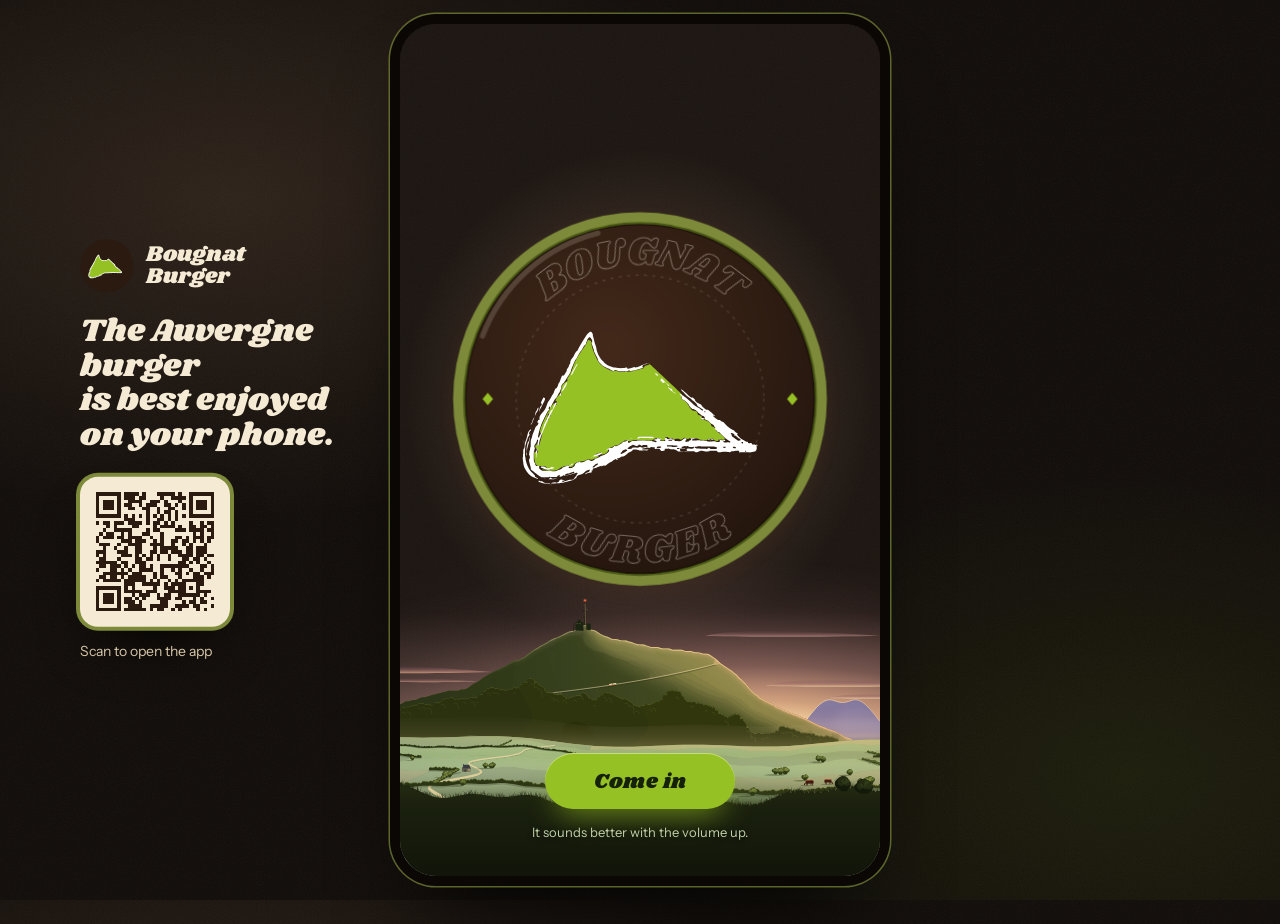
==== index.html @ 0a87086a "Ouverture sans fumée, réservation sur une ligne, retour en arrière, icône claire - Ouverture : plus " ====
<!doctype html>
<html lang="fr">
<head>
  <meta charset="utf-8">
  <meta name="viewport" content="width=device-width, initial-scale=1, maximum-scale=1, user-scalable=no, viewport-fit=cover">
  <title>Bougnat Burger · Le burger d'Auvergne à Clermont-Ferrand depuis 2012</title>
  <meta name="description" content="Bougnat Burger, 10 bd Léon-Malfreyt à Clermont-Ferrand : burgers au Saint-Nectaire, Cantal et Bleu d'Auvergne AOP, steak façon bouchère VBF, frites maison. Du mercredi au samedi, midi et soir. Réservation, à emporter, livraison.">
  <!-- MAQUETTE : adresse GitHub Pages ; le vrai domaine se met partout d'un coup :
       node tools/set-domain.mjs https://www.bougnatburger.fr -->
  <link rel="canonical" href="https://maliciousmusic.github.io/bougnat-burger/">
  <link rel="alternate" hreflang="fr" href="https://maliciousmusic.github.io/bougnat-burger/">
  <link rel="alternate" hreflang="en" href="https://maliciousmusic.github.io/bougnat-burger/?lang=en">
  <link rel="alternate" hreflang="es" href="https://maliciousmusic.github.io/bougnat-burger/?lang=es">
  <link rel="alternate" hreflang="zh-Hans" href="https://maliciousmusic.github.io/bougnat-burger/?lang=zh">
  <link rel="alternate" hreflang="x-default" href="https://maliciousmusic.github.io/bougnat-burger/">
  <meta name="theme-color" content="#1A130F">
  <meta name="color-scheme" content="light">
  <!-- MAQUETTE en ligne : pas d'indexation tant que les commandes et les paiements sont fictifs.
       À la mise en ligne : content="index, follow, max-image-preview:large" -->
  <meta name="robots" content="noindex, nofollow">

  <meta property="og:type" content="restaurant">
  <meta property="og:locale" content="fr_FR">
  <meta property="og:locale:alternate" content="en_GB">
  <meta property="og:site_name" content="Bougnat Burger">
  <meta property="og:title" content="Bougnat Burger · le burger d'Auvergne à Clermont-Ferrand">
  <meta property="og:description" content="Saint-Nectaire, Cantal, Bleu d'Auvergne, steak façon bouchère et frites maison. Réservez, commandez à emporter ou en livraison.">
  <meta property="og:url" content="https://maliciousmusic.github.io/bougnat-burger/">
  <meta property="og:image" content="https://maliciousmusic.github.io/bougnat-burger/assets/img/og-bougnat.png">
  <meta property="og:image:width" content="1200">
  <meta property="og:image:height" content="630">
  <meta name="twitter:card" content="summary_large_image">

  <meta name="geo.region" content="FR-63">
  <meta name="geo.placename" content="Clermont-Ferrand">
  <meta name="geo.position" content="45.7739412;3.0856348">
  <meta name="ICBM" content="45.7739412, 3.0856348">

  <link rel="icon" href="assets/icons/favicon.svg" type="image/svg+xml">
  <link rel="apple-touch-icon" href="assets/icons/apple-touch-icon.png">
  <meta name="apple-mobile-web-app-title" content="Bougnat">
  <meta name="apple-mobile-web-app-capable" content="yes">
  <meta name="mobile-web-app-capable" content="yes">
  <meta name="apple-mobile-web-app-status-bar-style" content="black-translucent">
  <link rel="manifest" href="manifest.webmanifest">
  <link rel="alternate" type="text/markdown" href="llms.txt" title="Bougnat Burger · résumé pour assistants IA">

  <!-- Polices hébergées sur le site (tools/fetch-fonts.py) : aucun appel à Google -->
  <link rel="stylesheet" href="css/fonts.css?v=20261002130853">
  <link rel="stylesheet" href="css/bougnat.css?v=20261002130853">
  <link rel="stylesheet" href="css/puys.css?v=20261002130853">

  <!-- Données structurées (Google et assistants IA) : le restaurant ; la carte est ajoutée par tools/build-menu.mjs -->
  <script type="application/ld+json">
  {
    "@context": "https://schema.org",
    "@type": "Restaurant",
    "@id": "https://maliciousmusic.github.io/bougnat-burger/#restaurant",
    "name": "Bougnat Burger",
    "description": "Restaurant de burgers au terroir auvergnat : Saint-Nectaire, Cantal et Bleu d'Auvergne AOP, steak haché façon bouchère VBF, pain artisanal, frites et desserts maison.",
    "url": "https://maliciousmusic.github.io/bougnat-burger/",
    "telephone": "+33 7 60 12 00 63",
    "email": "bougnatburger@hotmail.fr",
    "foundingDate": "2012-02-02",
    "servesCuisine": ["Burgers", "Cuisine auvergnate"],
    "priceRange": "20–30 €",
    "acceptsReservations": true,
    "image": "https://maliciousmusic.github.io/bougnat-burger/assets/img/og-bougnat.png",
    "logo": "https://maliciousmusic.github.io/bougnat-burger/assets/logo/badge.svg",
    "address": {
      "@type": "PostalAddress",
      "streetAddress": "10 boulevard Léon-Malfreyt",
      "postalCode": "63000",
      "addressLocality": "Clermont-Ferrand",
      "addressRegion": "Auvergne-Rhône-Alpes",
      "addressCountry": "FR"
    },
    "geo": { "@type": "GeoCoordinates", "latitude": 45.7739412, "longitude": 3.0856348 },
    "hasMap": "https://www.google.com/maps/place/?q=place_id:ChIJ-SIFuukb90cRnD9t-Ioq67Y",
    "openingHoursSpecification": [
      { "@type": "OpeningHoursSpecification", "dayOfWeek": ["Wednesday", "Thursday"], "opens": "11:30", "closes": "14:00" },
      { "@type": "OpeningHoursSpecification", "dayOfWeek": ["Wednesday", "Thursday"], "opens": "18:30", "closes": "22:00" },
      { "@type": "OpeningHoursSpecification", "dayOfWeek": ["Friday", "Saturday"], "opens": "11:30", "closes": "14:00" },
      { "@type": "OpeningHoursSpecification", "dayOfWeek": ["Friday", "Saturday"], "opens": "18:30", "closes": "22:15" }
    ],
    "sameAs": ["https://www.instagram.com/bougnatburger/", "https://www.facebook.com/BougnatBurger"],
    "hasMenu": { "@id": "https://maliciousmusic.github.io/bougnat-burger/#carte" },
    "currenciesAccepted": "EUR",
    "potentialAction": [
      { "@type": "ReserveAction", "name": "Réserver une table", "target": { "@type": "EntryPoint", "urlTemplate": "https://maliciousmusic.github.io/bougnat-burger/#reserver", "inLanguage": ["fr", "en", "es", "zh-Hans"], "actionPlatform": ["https://schema.org/MobileWebPlatform", "https://schema.org/DesktopWebPlatform"] }, "result": { "@type": "FoodEstablishmentReservation" } },
      { "@type": "OrderAction", "name": "Commander à emporter", "target": { "@type": "EntryPoint", "urlTemplate": "https://maliciousmusic.github.io/bougnat-burger/#commander", "inLanguage": ["fr", "en", "es", "zh-Hans"], "actionPlatform": ["https://schema.org/MobileWebPlatform", "https://schema.org/DesktopWebPlatform"] }, "deliveryMethod": "http://purl.org/goodrelations/v1#DeliveryModePickUp" }
    ]
  }
  </script>
  <script type="application/ld+json">
  { "@context": "https://schema.org", "@type": "WebSite", "@id": "https://maliciousmusic.github.io/bougnat-burger/#site", "url": "https://maliciousmusic.github.io/bougnat-burger/", "name": "Bougnat Burger", "inLanguage": ["fr", "en", "es", "zh-Hans"], "publisher": { "@id": "https://maliciousmusic.github.io/bougnat-burger/#restaurant" } }
  </script>
  <!-- MENU-JSONLD:START -->
  <script type="application/ld+json">
  {"@context":"https://schema.org","@type":"Menu","@id":"https://maliciousmusic.github.io/bougnat-burger/#carte","name":"La carte du Bougnat Burger","inLanguage":"fr","hasMenuSection":[{"@type":"MenuSection","name":"Burgers","hasMenuItem":[{"@type":"MenuItem","name":"Ti' Mefia Te","description":"Pain burger artisanal, steak haché façon bouchère VBF ou galette de pommes de terre, Saint-Nectaire fermier AOP, Bleu d'Auvergne AOP, Cantal jeune AOP, jambon sec, tomates, pomme paillasson, noix, salade et mesclun maison, sauce au Saint-Nectaire fermier AOP.","offers":{"@type":"Offer","price":"18.90","priceCurrency":"EUR"}},{"@type":"MenuItem","name":"Mefia Te (double)","description":"Pain burger artisanal, double steak haché façon bouchère VBF ou galette de pommes de terre, Saint-Nectaire fermier AOP, Bleu d'Auvergne AOP, Cantal jeune AOP, jambon sec, tomates, pomme paillasson, noix, salade et mesclun maison, sauce au Saint-Nectaire fermier AOP.","offers":{"@type":"Offer","price":"23.90","priceCurrency":"EUR"}},{"@type":"MenuItem","name":"Ti' Bougnat","description":"Pain burger artisanal, steak haché façon bouchère VBF ou galette de pommes de terre, Saint-Nectaire fermier AOP, jambon sec, pomme paillasson, salade et mesclun maison, sauce au Saint-Nectaire fermier AOP.","offers":{"@type":"Offer","price":"16.90","priceCurrency":"EUR"}},{"@type":"MenuItem","name":"Bougnat (double)","description":"Pain burger artisanal, double steak haché façon bouchère VBF ou galette de pommes de terre, Saint-Nectaire fermier AOP, jambon sec, pomme paillasson, salade et mesclun maison, sauce au Saint-Nectaire fermier AOP.","offers":{"@type":"Offer","price":"21.90","priceCurrency":"EUR"}},{"@type":"MenuItem","name":"Ti' Gourmand","description":"Pain burger artisanal, steak haché façon bouchère VBF ou galette de pommes de terre, Saint-Nectaire fermier AOP, Bleu d'Auvergne AOP, jambon sec, pomme paillasson, noix, salade et mesclun maison, sauce au Saint-Nectaire fermier AOP.","offers":{"@type":"Offer","price":"18.90","priceCurrency":"EUR"}},{"@type":"MenuItem","name":"Gourmand (double)","description":"Pain burger artisanal, double steak haché façon bouchère VBF ou galette de pommes de terre, Saint-Nectaire fermier AOP, Bleu d'Auvergne AOP, jambon sec, pomme paillasson, noix, salade et mesclun maison, sauce au Saint-Nectaire fermier AOP.","offers":{"@type":"Offer","price":"23.90","priceCurrency":"EUR"}},{"@type":"MenuItem","name":"Ti' Vulcano","description":"Pain burger artisanal, steak haché façon bouchère VBF ou galette de pommes de terre, Cantal jeune AOP, poivrons, chorizo, pomme paillasson, salade et mesclun maison, sauce chili.","offers":{"@type":"Offer","price":"16.90","priceCurrency":"EUR"}},{"@type":"MenuItem","name":"Vulcano (double)","description":"Pain burger artisanal, double steak haché façon bouchère VBF ou galette de pommes de terre, Cantal jeune AOP, poivrons, chorizo, pomme paillasson, salade et mesclun maison, sauce chili.","offers":{"@type":"Offer","price":"21.90","priceCurrency":"EUR"}},{"@type":"MenuItem","name":"Ti' Blue","description":"Pain burger artisanal, steak haché façon bouchère VBF ou galette de pommes de terre, Bleu d'Auvergne AOP, Cantal jeune AOP, pomme paillasson, noix, salade et mesclun maison, sauce au Bleu d'Auvergne AOP.","offers":{"@type":"Offer","price":"16.90","priceCurrency":"EUR"}},{"@type":"MenuItem","name":"Blue (double)","description":"Pain burger artisanal, double steak haché façon bouchère VBF ou galette de pommes de terre, Bleu d'Auvergne AOP, Cantal jeune AOP, pomme paillasson, noix, salade et mesclun maison, sauce au Bleu d'Auvergne AOP.","offers":{"@type":"Offer","price":"21.90","priceCurrency":"EUR"}},{"@type":"MenuItem","name":"Ti' Rillac","description":"Pain burger artisanal, steak haché façon bouchère VBF ou galette de pommes de terre, Carré d'Aurillac, pomme paillasson, noix, salade et mesclun maison, sauce au Bleu d'Auvergne AOP.","offers":{"@type":"Offer","price":"17.90","priceCurrency":"EUR"}},{"@type":"MenuItem","name":"Rillac (double)","description":"Pain burger artisanal, double steak haché façon bouchère VBF ou galette de pommes de terre, Carré d'Aurillac, pomme paillasson, noix, salade et mesclun maison, sauce au Bleu d'Auvergne AOP.","offers":{"@type":"Offer","price":"22.90","priceCurrency":"EUR"}},{"@type":"MenuItem","name":"Ti' Salers","description":"Pain burger artisanal, steak haché façon bouchère VBF ou galette de pommes de terre, Cantal Salers AOP, jambon sec, pomme paillasson, salade et mesclun maison, sauce au Saint-Nectaire fermier AOP.","offers":{"@type":"Offer","price":"20.90","priceCurrency":"EUR"}},{"@type":"MenuItem","name":"Salers (double)","description":"Pain burger artisanal, double steak haché façon bouchère VBF ou galette de pommes de terre, Cantal Salers AOP, jambon sec, pomme paillasson, salade et mesclun maison, sauce au Saint-Nectaire fermier AOP.","offers":{"@type":"Offer","price":"25.90","priceCurrency":"EUR"}},{"@type":"MenuItem","name":"Ti' Cabri","description":"Pain burger artisanal, steak haché façon bouchère VBF ou galette de pommes de terre, fromage de chèvre moulé à la louche, jambon sec, miel, salade et mesclun maison, sauce crème ciboulette.","offers":{"@type":"Offer","price":"18.90","priceCurrency":"EUR"}},{"@type":"MenuItem","name":"Cabri (double)","description":"Pain burger artisanal, double steak haché façon bouchère VBF ou galette de pommes de terre, fromage de chèvre moulé à la louche, jambon sec, miel, salade et mesclun maison, sauce crème ciboulette.","offers":{"@type":"Offer","price":"23.90","priceCurrency":"EUR"}},{"@type":"MenuItem","name":"Ti' Vegetario","description":"Pain burger artisanal, galette de pommes de terre, Cantal jeune AOP, poivrons, tomates, salade et mesclun maison, sauce crème ciboulette.","offers":{"@type":"Offer","price":"15.90","priceCurrency":"EUR"},"suitableForDiet":"https://schema.org/VegetarianDiet"},{"@type":"MenuItem","name":"Vegetario (double)","description":"Pain burger artisanal, double galette de pommes de terre, Cantal jeune AOP, poivrons, tomates, salade et mesclun maison, sauce crème ciboulette.","offers":{"@type":"Offer","price":"18.90","priceCurrency":"EUR"},"suitableForDiet":"https://schema.org/VegetarianDiet"},{"@type":"MenuItem","name":"Ti' Mefiano","description":"Pain burger artisanal, steak haché façon bouchère VBF ou galette de pommes de terre, Saint-Nectaire fermier AOP, Bleu d'Auvergne AOP, Cantal jeune AOP, fromage de chèvre moulé à la louche, jambon sec, chorizo, tomates, pomme paillasson, poivrons, noix, salade et mesclun maison, sauce au Saint-Nectaire fermier AOP.","offers":{"@type":"Offer","price":"21.90","priceCurrency":"EUR"}},{"@type":"MenuItem","name":"Mefiano (double)","description":"Pain burger artisanal, double steak haché façon bouchère VBF ou galette de pommes de terre, Saint-Nectaire fermier AOP, Bleu d'Auvergne AOP, Cantal jeune AOP, fromage de chèvre moulé à la louche, jambon sec, chorizo, tomates, pomme paillasson, poivrons, noix, salade et mesclun maison, sauce au Saint-Nectaire fermier AOP.","offers":{"@type":"Offer","price":"26.90","priceCurrency":"EUR"}}]},{"@type":"MenuSection","name":"Viandes","hasMenuItem":[{"@type":"MenuItem","name":"Bavette d'aloyau","description":"Bavette de bœuf charolais bio, 300 g. Origine France.","offers":{"@type":"Offer","price":"20.90","priceCurrency":"EUR"}},{"@type":"MenuItem","name":"Steak haché façon bouchère","description":"Steak haché façon bouchère VBF. Viande bovine, origine France.","offers":{"@type":"Offer","price":"16.90","priceCurrency":"EUR"}}]},{"@type":"MenuSection","name":"Salades","hasMenuItem":[{"@type":"MenuItem","name":"Allier","description":"Salade et mesclun maison, saumon fumé en Auvergne, Bleu d'Auvergne AOP, Cantal jeune AOP, tomates cerises.","offers":{"@type":"Offer","price":"16.90","priceCurrency":"EUR"}},{"@type":"MenuItem","name":"Chèvre chaud","description":"Salade et mesclun maison, toasts chauds de chèvre moulé à la louche, miel, jambon d'Auvergne IGP, pignons de pin, herbes de Provence, tomates cerises.","offers":{"@type":"Offer","price":"16.90","priceCurrency":"EUR"}},{"@type":"MenuItem","name":"Vercingétorix vs César","description":"Salade et mesclun maison, Cantal jeune AOP, blanc de poulet, poivrons, croûtons à l'huile d'olive, tomates cerises.","offers":{"@type":"Offer","price":"16.90","priceCurrency":"EUR"}},{"@type":"MenuItem","name":"Auvergnate","description":"Salade et mesclun maison, jambon d'Auvergne IGP, Bleu d'Auvergne AOP, Cantal jeune AOP, noix, tomates cerises.","offers":{"@type":"Offer","price":"15.90","priceCurrency":"EUR"}},{"@type":"MenuItem","name":"Sancy","description":"Salade et mesclun maison, toasts chauds de Saint-Nectaire fermier AOP et de Bleu d'Auvergne AOP, Cantal jeune AOP, jambon d'Auvergne IGP, tomates cerises.","offers":{"@type":"Offer","price":"16.90","priceCurrency":"EUR"}}]},{"@type":"MenuSection","name":"Wraps","hasMenuItem":[{"@type":"MenuItem","name":"Wrap saumon","description":"Galette de blé, saumon fumé en Auvergne, tomates, salade et mesclun maison, sauce à l'aneth.","offers":{"@type":"Offer","price":"18.90","priceCurrency":"EUR"}},{"@type":"MenuItem","name":"Wrap chèvre","description":"Galette de blé, chèvre moulé à la louche, miel, jambon sec, tomates, salade et mesclun maison, sauce crème ciboulette.","offers":{"@type":"Offer","price":"19.90","priceCurrency":"EUR"}},{"@type":"MenuItem","name":"Wrap poulet","description":"Galette de blé, blanc de poulet, tomates, poivrons, salade et mesclun maison, sauce crème curry.","offers":{"@type":"Offer","price":"18.90","priceCurrency":"EUR"}}]},{"@type":"MenuSection","name":"Enfant","hasMenuItem":[{"@type":"MenuItem","name":"Le Petiot","description":"Pain burger artisanal, steak haché VBF ou galette de pommes de terre, Cantal jeune AOP, tomates, salade et mesclun, sauce au Saint-Nectaire fermier. Avec un sirop et une boule de glace.","offers":{"@type":"Offer","price":"13.90","priceCurrency":"EUR"}}]},{"@type":"MenuSection","name":"Desserts","hasMenuItem":[{"@type":"MenuItem","name":"Tarte au citron meringuée","description":"Pâte sucrée, crème au citron et meringue.","offers":{"@type":"Offer","price":"7.90","priceCurrency":"EUR"}},{"@type":"MenuItem","name":"Framboisier","description":"Génoise nature, mousse bavaroise, framboises, amandes hachées torréfiées.","offers":{"@type":"Offer","price":"7.90","priceCurrency":"EUR"}},{"@type":"MenuItem","name":"Forêt noire","description":"Génoise au chocolat, chantilly maison, copeaux de chocolat au lait. Sans cerises, sans alcool.","offers":{"@type":"Offer","price":"7.90","priceCurrency":"EUR"}},{"@type":"MenuItem","name":"Moelleux au chocolat","description":"Gâteau au chocolat au cœur fondant, servi tiède.","offers":{"@type":"Offer","price":"5.90","priceCurrency":"EUR"}},{"@type":"MenuItem","name":"Nougat glacé","description":"Crème fraîche, abricots, raisins secs, noisettes, pistaches et amandes.","offers":{"@type":"Offer","price":"5.90","priceCurrency":"EUR"}},{"@type":"MenuItem","name":"Tiramisu framboise","description":"Sur place uniquement."},{"@type":"MenuItem","name":"Tiramisu café","description":"Sur place uniquement."},{"@type":"MenuItem","name":"Mousse au chocolat","description":"Sur place uniquement."},{"@type":"MenuItem","name":"Citron, coco ou orange givrés","description":"Sur place uniquement."},{"@type":"MenuItem","name":"Glaces et sorbets","description":"Sur place uniquement."},{"@type":"MenuItem","name":"Plateau gourmand","description":"Sur place uniquement."}]},{"@type":"MenuSection","name":"Boissons","hasMenuItem":[{"@type":"MenuItem","name":"Apéritifs","description":"Rhum, vodka, whisky, tequila, pastis. Sur place uniquement."}],"hasMenuSection":[{"@type":"MenuSection","name":"Softs","description":"Sodas, thé glacé, jus Pago, eau minérale.","hasMenuItem":[{"@type":"MenuItem","name":"Coca-Cola","description":"33 cl","offers":{"@type":"Offer","price":"3.00","priceCurrency":"EUR"}},{"@type":"MenuItem","name":"Coca-Cola Zero","description":"33 cl","offers":{"@type":"Offer","price":"3.00","priceCurrency":"EUR"}},{"@type":"MenuItem","name":"Fuze Tea pêche intense","description":"33 cl","offers":{"@type":"Offer","price":"3.00","priceCurrency":"EUR"}},{"@type":"MenuItem","name":"Orangina","description":"33 cl","offers":{"@type":"Offer","price":"3.00","priceCurrency":"EUR"}},{"@type":"MenuItem","name":"Perrier","description":"33 cl","offers":{"@type":"Offer","price":"3.00","priceCurrency":"EUR"}},{"@type":"MenuItem","name":"Eau minérale","description":"33 cl","offers":{"@type":"Offer","price":"3.00","priceCurrency":"EUR"}},{"@type":"MenuItem","name":"Jus Pago","description":"20 cl · parfum au choix, à préciser dans le mot pour la cuisine","offers":{"@type":"Offer","price":"3.30","priceCurrency":"EUR"}}]},{"@type":"MenuSection","name":"Bières de la Brasserie des Sagnes","description":"Brasserie artisanale auvergnate. Bouteilles de 33 cl.","hasMenuItem":[{"@type":"MenuItem","name":"Blonde des Sagnes","description":"Blonde · maltée, douce amertume · 5 %","offers":{"@type":"Offer","price":"6.90","priceCurrency":"EUR"}},{"@type":"MenuItem","name":"Ambrée des Sagnes","description":"Ambrée · notes caramélisées, légère amertume · 6 %","offers":{"@type":"Offer","price":"6.90","priceCurrency":"EUR"}},{"@type":"MenuItem","name":"White Pale Ale","description":"Blanche pale ale · fruitée, amertume équilibrée · 5,5 %","offers":{"@type":"Offer","price":"6.90","priceCurrency":"EUR"}},{"@type":"MenuItem","name":"Boom Shiva","description":"IPA · fruitée, amertume désaltérante · 5 %","offers":{"@type":"Offer","price":"6.90","priceCurrency":"EUR"}},{"@type":"MenuItem","name":"Owl Beer Pale Ale","description":"Blonde pale ale · fruitée, amertume équilibrée · 5,5 %","offers":{"@type":"Offer","price":"6.90","priceCurrency":"EUR"}},{"@type":"MenuItem","name":"Black Sands","description":"Noire · veloutée, douce amertume · 5,9 %","offers":{"@type":"Offer","price":"6.90","priceCurrency":"EUR"}}]},{"@type":"MenuSection","name":"Bières de la Brasserie Desprat","description":"Une maison historique de la bière en Auvergne. Bouteilles de 33 cl.","hasMenuItem":[{"@type":"MenuItem","name":"Flagrant Désir","description":"Blanche · myrtille et céréales d'Auvergne · 6 %","offers":{"@type":"Offer","price":"6.90","priceCurrency":"EUR"}},{"@type":"MenuItem","name":"Antidote bio","description":"Ambrée bio · châtaigne et gentiane · 6 %","offers":{"@type":"Offer","price":"6.90","priceCurrency":"EUR"}},{"@type":"MenuItem","name":"Cloche Rouge","description":"Blonde · céréales d'Auvergne, notes de sureau · 6 %","offers":{"@type":"Offer","price":"6.90","priceCurrency":"EUR"}},{"@type":"MenuItem","name":"Noix de Dordogne","description":"Ambrée aux noix · 6 %","offers":{"@type":"Offer","price":"6.90","priceCurrency":"EUR"}},{"@type":"MenuItem","name":"Fée de l'Effet","description":"Blonde · orge d'Auvergne, houblon d'Alsace, refermentée au miel d'Auvergne · 6 %","offers":{"@type":"Offer","price":"6.90","priceCurrency":"EUR"}},{"@type":"MenuItem","name":"La Bière des Druides","description":"Blanche · verveine, orge et blé d'Auvergne · 5 %","offers":{"@type":"Offer","price":"6.90","priceCurrency":"EUR"}},{"@type":"MenuItem","name":"La Planèze","description":"Blonde · aux lentilles de Saint-Flour · 5 %","offers":{"@type":"Offer","price":"6.90","priceCurrency":"EUR"}},{"@type":"MenuItem","name":"Organic bio","description":"Blonde bio · céréales d'Auvergne · 5 %","offers":{"@type":"Offer","price":"6.90","priceCurrency":"EUR"}},{"@type":"MenuItem","name":"Bière de Lave","description":"Noire · céréales d'Auvergne · 7 %","offers":{"@type":"Offer","price":"6.90","priceCurrency":"EUR"}}]},{"@type":"MenuSection","name":"Vins bio et vins d'Auvergne","description":"À emporter à la bouteille (75 cl) ; au verre, sur place.","hasMenuItem":[{"@type":"MenuItem","name":"Boudes","description":"Rouge fruité · Côtes d'Auvergne AOC","offers":{"@type":"Offer","price":"19.00","priceCurrency":"EUR"}},{"@type":"MenuItem","name":"Belleruche","description":"Rouge fruité · Côtes du Rhône AOC","offers":{"@type":"Offer","price":"19.00","priceCurrency":"EUR"}},{"@type":"MenuItem","name":"Pic Saint-Loup","description":"Rouge épicé · Château de Lascaux, Languedoc AOC","offers":{"@type":"Offer","price":"24.00","priceCurrency":"EUR"}},{"@type":"MenuItem","name":"Corent","description":"Rosé floral · Côtes d'Auvergne AOC","offers":{"@type":"Offer","price":"19.00","priceCurrency":"EUR"}},{"@type":"MenuItem","name":"Charme des Demoiselles","description":"Rosé frais · Château des Demoiselles, Côtes de Provence AOP","offers":{"@type":"Offer","price":"18.00","priceCurrency":"EUR"}},{"@type":"MenuItem","name":"Domaine des Cailles","description":"Blanc sec · Saint-Pourçain AOP","offers":{"@type":"Offer","price":"19.00","priceCurrency":"EUR"}},{"@type":"MenuItem","name":"Villa Dria","description":"Blanc moelleux · Côtes de Gascogne IGP","offers":{"@type":"Offer","price":"18.00","priceCurrency":"EUR"}}]}]}]}
  </script>
  <!-- MENU-JSONLD:END -->

  <noscript>
    <style>
      .app { height: auto; overflow: visible; }
      .views { position: static; }
      .view { position: relative; inset: auto; opacity: 1; visibility: visible; transform: none; display: block !important; }
      .view-scroll { overflow: visible; height: auto; }
      .splash, .tabbar, .film, .sheet { display: none; }
    </style>
  </noscript>
</head>
<body>
  <a class="skip-link" href="#views" data-i18n="skip">Aller au contenu</a>

<!-- Décor pour ordinateur : l'appli est pensée pour le téléphone -->
<aside class="desk" aria-hidden="true">
  <div class="desk-inner">
    <p class="desk-kicker"><svg class="desk-mark" viewBox="0 0 48 48" aria-hidden="true"><use href="#logo-mini"/></svg><span>Bougnat<br>Burger</span></p>
    <p class="desk-title" data-i18n="desk.title">Le burger d'Auvergne<br>se déguste sur téléphone.</p>
    <div class="desk-qr" id="desk-qr"><!-- QR:START (tools/render-qr.py : https://maliciousmusic.github.io/bougnat-burger/) --><svg viewBox="-1 -1 35 35" shape-rendering="crispEdges" role="img" aria-label="QR code : https://maliciousmusic.github.io/bougnat-burger/"><path d="M0 0h7v1h-7zM8 0h4v1h-4zM13 0h1v1h-1zM17 0h5v1h-5zM23 0h1v1h-1zM26 0h7v1h-7zM0 1h1v1h-1zM6 1h1v1h-1zM8 1h3v1h-3zM12 1h2v1h-2zM18 1h1v1h-1zM21 1h4v1h-4zM26 1h1v1h-1zM32 1h1v1h-1zM0 2h1v1h-1zM2 2h3v1h-3zM6 2h1v1h-1zM9 2h4v1h-4zM15 2h3v1h-3zM19 2h1v1h-1zM23 2h1v1h-1zM26 2h1v1h-1zM28 2h3v1h-3zM32 2h1v1h-1zM0 3h1v1h-1zM2 3h3v1h-3zM6 3h1v1h-1zM8 3h2v1h-2zM12 3h1v1h-1zM14 3h3v1h-3zM19 3h2v1h-2zM22 3h1v1h-1zM24 3h1v1h-1zM26 3h1v1h-1zM28 3h3v1h-3zM32 3h1v1h-1zM0 4h1v1h-1zM2 4h3v1h-3zM6 4h1v1h-1zM9 4h2v1h-2zM13 4h2v1h-2zM17 4h1v1h-1zM20 4h2v1h-2zM24 4h1v1h-1zM26 4h1v1h-1zM28 4h3v1h-3zM32 4h1v1h-1zM0 5h1v1h-1zM6 5h1v1h-1zM14 5h1v1h-1zM17 5h1v1h-1zM19 5h2v1h-2zM22 5h1v1h-1zM26 5h1v1h-1zM32 5h1v1h-1zM0 6h7v1h-7zM8 6h1v1h-1zM10 6h1v1h-1zM12 6h1v1h-1zM14 6h1v1h-1zM16 6h1v1h-1zM18 6h1v1h-1zM20 6h1v1h-1zM22 6h1v1h-1zM24 6h1v1h-1zM26 6h7v1h-7zM8 7h3v1h-3zM14 7h1v1h-1zM17 7h2v1h-2zM20 7h1v1h-1zM22 7h1v1h-1zM0 8h1v1h-1zM2 8h2v1h-2zM5 8h3v1h-3zM9 8h4v1h-4zM14 8h1v1h-1zM16 8h2v1h-2zM19 8h1v1h-1zM21 8h1v1h-1zM26 8h1v1h-1zM29 8h1v1h-1zM31 8h2v1h-2zM3 9h1v1h-1zM5 9h1v1h-1zM10 9h2v1h-2zM16 9h1v1h-1zM18 9h4v1h-4zM23 9h1v1h-1zM26 9h2v1h-2zM29 9h2v1h-2zM32 9h1v1h-1zM2 10h1v1h-1zM5 10h5v1h-5zM14 10h1v1h-1zM16 10h2v1h-2zM22 10h3v1h-3zM26 10h4v1h-4zM31 10h2v1h-2zM1 11h1v1h-1zM3 11h2v1h-2zM7 11h1v1h-1zM9 11h1v1h-1zM13 11h2v1h-2zM18 11h1v1h-1zM27 11h1v1h-1zM29 11h1v1h-1zM32 11h1v1h-1zM0 12h1v1h-1zM2 12h3v1h-3zM6 12h2v1h-2zM9 12h4v1h-4zM15 12h1v1h-1zM18 12h1v1h-1zM22 12h2v1h-2zM25 12h1v1h-1zM27 12h3v1h-3zM31 12h2v1h-2zM0 13h1v1h-1zM7 13h3v1h-3zM11 13h3v1h-3zM16 13h1v1h-1zM18 13h1v1h-1zM21 13h2v1h-2zM24 13h2v1h-2zM27 13h1v1h-1zM29 13h1v1h-1zM31 13h1v1h-1zM1 14h3v1h-3zM6 14h1v1h-1zM9 14h4v1h-4zM15 14h4v1h-4zM21 14h1v1h-1zM24 14h1v1h-1zM26 14h1v1h-1zM30 14h1v1h-1zM2 15h1v1h-1zM5 15h1v1h-1zM8 15h1v1h-1zM11 15h2v1h-2zM16 15h1v1h-1zM18 15h5v1h-5zM25 15h2v1h-2zM28 15h3v1h-3zM0 16h3v1h-3zM6 16h3v1h-3zM11 16h2v1h-2zM15 16h2v1h-2zM18 16h2v1h-2zM21 16h3v1h-3zM25 16h2v1h-2zM28 16h3v1h-3zM0 17h1v1h-1zM2 17h1v1h-1zM7 17h3v1h-3zM11 17h1v1h-1zM13 17h1v1h-1zM15 17h1v1h-1zM17 17h1v1h-1zM20 17h1v1h-1zM23 17h4v1h-4zM28 17h2v1h-2zM31 17h2v1h-2zM1 18h2v1h-2zM6 18h1v1h-1zM11 18h2v1h-2zM14 18h2v1h-2zM17 18h1v1h-1zM20 18h1v1h-1zM24 18h2v1h-2zM27 18h2v1h-2zM30 18h1v1h-1zM0 19h6v1h-6zM7 19h2v1h-2zM11 19h3v1h-3zM23 19h2v1h-2zM26 19h1v1h-1zM28 19h1v1h-1zM31 19h1v1h-1zM1 20h2v1h-2zM4 20h3v1h-3zM8 20h1v1h-1zM10 20h1v1h-1zM12 20h2v1h-2zM15 20h1v1h-1zM18 20h8v1h-8zM29 20h2v1h-2zM32 20h1v1h-1zM0 21h1v1h-1zM4 21h2v1h-2zM7 21h1v1h-1zM9 21h1v1h-1zM12 21h4v1h-4zM18 21h1v1h-1zM21 21h1v1h-1zM23 21h1v1h-1zM26 21h1v1h-1zM29 21h1v1h-1zM32 21h1v1h-1zM2 22h7v1h-7zM10 22h3v1h-3zM16 22h1v1h-1zM18 22h1v1h-1zM22 22h2v1h-2zM25 22h1v1h-1zM27 22h2v1h-2zM30 22h3v1h-3zM1 23h2v1h-2zM4 23h2v1h-2zM7 23h1v1h-1zM9 23h5v1h-5zM16 23h1v1h-1zM18 23h2v1h-2zM23 23h1v1h-1zM27 23h3v1h-3zM31 23h1v1h-1zM0 24h1v1h-1zM2 24h5v1h-5zM8 24h6v1h-6zM15 24h1v1h-1zM17 24h1v1h-1zM20 24h1v1h-1zM22 24h1v1h-1zM24 24h6v1h-6zM8 25h3v1h-3zM13 25h5v1h-5zM19 25h1v1h-1zM21 25h4v1h-4zM28 25h2v1h-2zM0 26h7v1h-7zM8 26h1v1h-1zM10 26h1v1h-1zM16 26h1v1h-1zM19 26h3v1h-3zM23 26h2v1h-2zM26 26h1v1h-1zM28 26h1v1h-1zM0 27h1v1h-1zM6 27h1v1h-1zM8 27h5v1h-5zM14 27h3v1h-3zM20 27h5v1h-5zM28 27h4v1h-4zM0 28h1v1h-1zM2 28h3v1h-3zM6 28h1v1h-1zM10 28h1v1h-1zM12 28h3v1h-3zM17 28h1v1h-1zM19 28h2v1h-2zM23 28h6v1h-6zM30 28h1v1h-1zM0 29h1v1h-1zM2 29h3v1h-3zM6 29h1v1h-1zM8 29h2v1h-2zM11 29h1v1h-1zM13 29h1v1h-1zM17 29h4v1h-4zM22 29h2v1h-2zM27 29h1v1h-1zM29 29h1v1h-1zM32 29h1v1h-1zM0 30h1v1h-1zM2 30h3v1h-3zM6 30h1v1h-1zM8 30h3v1h-3zM12 30h1v1h-1zM18 30h2v1h-2zM24 30h1v1h-1zM26 30h2v1h-2zM29 30h2v1h-2zM0 31h1v1h-1zM6 31h1v1h-1zM9 31h4v1h-4zM15 31h5v1h-5zM22 31h4v1h-4zM27 31h2v1h-2zM32 31h1v1h-1zM0 32h7v1h-7zM8 32h6v1h-6zM15 32h1v1h-1zM17 32h2v1h-2zM21 32h1v1h-1zM23 32h1v1h-1zM28 32h1v1h-1zM30 32h1v1h-1z" fill="#2B1A10"/></svg><!-- QR:END --></div>
    <p class="desk-note" data-i18n="desk.note">Scannez pour ouvrir l'appli</p>
  </div>
</aside>

<div class="app" id="app">

  <!-- Ouverture : le volcan se compose, les deux mots s'enroulent autour -->
  <div class="splash" id="splash" role="dialog" aria-label="Bougnat Burger">
    <div class="splash-paysage" aria-hidden="true">
      <img class="pl-lointain" src="assets/img/puys/lointain.svg" alt="" width="480" height="320">
      <img class="pl-dome" src="assets/img/puys/dome.svg" alt="" width="480" height="320">
      <img class="pl-plaine" src="assets/img/puys/plaine.svg" alt="" width="480" height="320">
      <img class="pl-premier" src="assets/img/puys/premier.svg" alt="" width="480" height="320">
    </div>
    <div class="splash-stage" id="splash-stage"></div>
    <button class="splash-go" id="splash-go" type="button" data-sfx="none"><span data-i18n="splash.go">Entrer</span></button>
    <p class="splash-hint" data-i18n="splash.hint">Le son est plus beau, montez le volume.</p>
  </div>

  <header class="topbar">
    <a class="brand" href="#accueil" aria-label="Bougnat Burger, accueil" data-sfx="tab">
      <svg class="brand-mark" viewBox="0 0 48 48" aria-hidden="true"><use href="#logo-mini"/></svg>
      <span class="brand-name">Bougnat<br>Burger</span>
    </a>
    <div class="top-actions">
      <div class="lang-choix">
        <button class="top-btn lang-btn" id="lang-btn" type="button" aria-expanded="false" aria-controls="lang-list" aria-label="Langue : Français" data-sfx="none">
          <span class="lang-on" id="lang-cur">FR</span><svg class="lang-fleche" viewBox="0 0 12 12" aria-hidden="true"><path d="M3 4.6l3 3 3-3" fill="none" stroke="currentColor" stroke-width="1.8" stroke-linecap="round" stroke-linejoin="round"/></svg>
        </button>
        <ul class="lang-list" id="lang-list" hidden>
          <li><a href="?lang=fr" data-lang="fr" lang="fr" hreflang="fr">Français</a></li>
          <li><a href="?lang=en" data-lang="en" lang="en" hreflang="en">English</a></li>
          <li><a href="?lang=es" data-lang="es" lang="es" hreflang="es">Español</a></li>
          <li><a href="?lang=zh" data-lang="zh" lang="zh-Hans" hreflang="zh-Hans">中文</a></li>
        </ul>
      </div>
      <button class="top-btn sound-btn" id="sound-btn" type="button" aria-pressed="true" aria-label="Son" data-i18n-attr="aria-label:sound" data-sfx="none">
        <svg class="son-on" aria-hidden="true"><use href="#i-haut-son"/></svg><svg class="son-off" aria-hidden="true"><use href="#i-haut-muet"/></svg>
      </button>
      <a class="top-btn bag-btn" id="bag-btn" href="#commander" aria-label="Mon sac" data-i18n-attr="aria-label:bag">
        <svg aria-hidden="true"><use href="#i-haut-sac"/></svg>
        <span class="bag-count" id="bag-count" hidden>0</span>
      </a>
    </div>
  </header>

  <main class="views" id="views" tabindex="-1">

    <!-- ============================== ACCUEIL ============================== -->
    <section class="view" id="accueil" data-view="accueil" aria-labelledby="accueil-title">
      <div class="view-scroll">

        <!-- L'ardoise des horaires (dépliable) ; version statique pour les robots, enrichie par bb-hours.js -->
        <div class="ardoise" id="ardoise">
          <button class="ardoise-face" id="ardoise-face" type="button" aria-expanded="false" aria-controls="ardoise-week" data-sfx="none">
            <span class="ens-hublot" aria-hidden="true"></span>
            <span class="ardoise-state" id="ardoise-state">Ouvert du mercredi au samedi</span>
            <span class="ardoise-more" data-i18n="hours.more">les horaires</span>
          </button>
          <div class="ardoise-week" id="ardoise-week">
            <h2 class="sr-only" data-i18n="hours.title">Horaires d'ouverture</h2>
            <ul class="week" id="week">
              <li data-day="3"><b>Mercredi</b> 11h30–14h · 18h30–22h</li>
              <li data-day="4"><b>Jeudi</b> 11h30–14h · 18h30–22h</li>
              <li data-day="5"><b>Vendredi</b> 11h30–14h · 18h30–22h15</li>
              <li data-day="6"><b>Samedi</b> 11h30–14h · 18h30–22h15</li>
              <li data-day="0"><b>Dimanche, lundi, mardi</b> fermé</li>
            </ul>
          </div>
        </div>

        <div class="film" id="film" role="img" aria-label="Petit film : un bougnat saute en chute libre au-dessus de la chaîne des Puys, mais il s'est trompé de sac ; au lieu du parachute, un menu s'envole. Il rattrape et mange le burger, les frites et la boisson, s'écrase dans un nuage de fumée, se relève indemne et croque une dernière frite." data-i18n-attr="aria-label:film.alt">
          <div class="film-fallback" aria-hidden="true"></div>
        </div>

        <div class="accroche reveal">
          <p class="kicker">Clermont-Ferrand</p>
          <h1 id="accueil-title"><span data-i18n="home.title1">Le burger d'Auvergne,</span> <em data-i18n="home.title2">depuis 2012</em></h1>
          <p data-i18n="home.lede">Saint-Nectaire, Cantal et Bleu d'Auvergne AOP, steak façon bouchère VBF, pain artisanal et frites maison. Au 10 boulevard Léon-Malfreyt, à Clermont-Ferrand.</p>
        </div>

        <nav class="quick reveal" aria-label="Accès rapides" data-i18n-attr="aria-label:quick">
          <a class="quick-btn" href="#reserver" data-sfx="tab"><svg aria-hidden="true"><use href="#i-couverts"/></svg><span data-i18n="quick.book">Réserver</span></a>
          <a class="quick-btn" href="#commander" data-sfx="tab"><svg aria-hidden="true"><use href="#i-sac"/></svg><span data-i18n="quick.order">Commander</span></a>
          <a class="quick-btn" href="tel:+33760120063"><svg aria-hidden="true"><use href="#i-tel"/></svg><span data-i18n="quick.call">Appeler</span></a>
          <a class="quick-btn" id="quick-route" href="https://www.google.com/maps/dir/?api=1&amp;destination=45.7739412,3.0856348&amp;destination_place_id=ChIJ-SIFuukb90cRnD9t-Ioq67Y" target="_blank" rel="noopener"><svg aria-hidden="true"><use href="#i-pin"/></svg><span data-i18n="quick.route">Itinéraire</span></a>
        </nav>

        <section class="signatures reveal" aria-labelledby="sig-title">
          <div class="sec-head">
            <h2 id="sig-title" data-i18n="sig.title">Les incontournables</h2>
            <a class="link-more" href="#carte" data-sfx="tab" data-i18n="sig.all">Toute la carte</a>
          </div>
          <div class="sig-row" id="sig-row"></div>
        </section>

        <a class="note-google reveal" href="#nous-avis" data-sfx="tab">
          <span class="ng-score" data-nombre="4.6">4,6</span>
          <span class="ng-stars" aria-hidden="true"><svg><use href="#i-etoile"/></svg><svg><use href="#i-etoile"/></svg><svg><use href="#i-etoile"/></svg><svg><use href="#i-etoile"/></svg><svg class="half"><use href="#i-etoile"/></svg></span>
          <span class="ng-text" data-i18n="rating.text">2 039 avis sur Google</span>
        </a>

        <p class="fine" data-i18n="home.fine">Sur place, à emporter ou en livraison. Terrasse aux beaux jours.</p>
      </div>
    </section>

    <!-- ============================== CARTE ============================== -->
    <section class="view" id="carte" data-view="carte" aria-labelledby="carte-title">
      <div class="view-scroll" id="carte-scroll">
        <header class="view-head">
          <h2 id="carte-title" data-i18n="carte.title">La carte</h2>
          <p data-i18n="carte.lede">Chaque burger est servi avec frites maison et salade. Steak façon bouchère ou galette de pommes de terre, au choix.</p>
        </header>
        <nav class="chips" id="chips" aria-label="Rubriques de la carte" data-i18n-attr="aria-label:carte.nav"></nav>
        <div class="menu" id="menu">
<!-- MENU:START -->
<section class="menu-sec" id="m-burgers"><h3>Burgers</h3>
<ul class="list-items">
<li class="item plain"><h4>Ti' Mefia Te</h4><span class="price">18,90 € · Mefia Te double 23,90 €</span><p>Pain burger artisanal, steak haché façon bouchère VBF ou galette de pommes de terre, Saint-Nectaire fermier AOP, Bleu d'Auvergne AOP, Cantal jeune AOP, jambon sec, tomates, pomme paillasson, noix, salade et mesclun maison, sauce au Saint-Nectaire fermier AOP. Servi avec frites faites maison et salade maison.</p></li>
<li class="item plain"><h4>Ti' Bougnat</h4><span class="price">16,90 € · Bougnat double 21,90 €</span><p>Pain burger artisanal, steak haché façon bouchère VBF ou galette de pommes de terre, Saint-Nectaire fermier AOP, jambon sec, pomme paillasson, salade et mesclun maison, sauce au Saint-Nectaire fermier AOP. Servi avec frites faites maison et salade maison.</p></li>
<li class="item plain"><h4>Ti' Gourmand</h4><span class="price">18,90 € · Gourmand double 23,90 €</span><p>Pain burger artisanal, steak haché façon bouchère VBF ou galette de pommes de terre, Saint-Nectaire fermier AOP, Bleu d'Auvergne AOP, jambon sec, pomme paillasson, noix, salade et mesclun maison, sauce au Saint-Nectaire fermier AOP. Servi avec frites faites maison et salade maison.</p></li>
<li class="item plain"><h4>Ti' Vulcano</h4><span class="price">16,90 € · Vulcano double 21,90 €</span><p>Pain burger artisanal, steak haché façon bouchère VBF ou galette de pommes de terre, Cantal jeune AOP, poivrons, chorizo, pomme paillasson, salade et mesclun maison, sauce chili. Servi avec frites faites maison et salade maison.</p></li>
<li class="item plain"><h4>Ti' Blue</h4><span class="price">16,90 € · Blue double 21,90 €</span><p>Pain burger artisanal, steak haché façon bouchère VBF ou galette de pommes de terre, Bleu d'Auvergne AOP, Cantal jeune AOP, pomme paillasson, noix, salade et mesclun maison, sauce au Bleu d'Auvergne AOP. Servi avec frites faites maison et salade maison.</p></li>
<li class="item plain"><h4>Ti' Rillac</h4><span class="price">17,90 € · Rillac double 22,90 €</span><p>Pain burger artisanal, steak haché façon bouchère VBF ou galette de pommes de terre, Carré d'Aurillac, pomme paillasson, noix, salade et mesclun maison, sauce au Bleu d'Auvergne AOP. Servi avec frites faites maison et salade maison.</p></li>
<li class="item plain"><h4>Ti' Salers</h4><span class="price">20,90 € · Salers double 25,90 €</span><p>Pain burger artisanal, steak haché façon bouchère VBF ou galette de pommes de terre, Cantal Salers AOP, jambon sec, pomme paillasson, salade et mesclun maison, sauce au Saint-Nectaire fermier AOP. Servi avec frites faites maison et salade maison.</p></li>
<li class="item plain"><h4>Ti' Cabri</h4><span class="price">18,90 € · Cabri double 23,90 €</span><p>Pain burger artisanal, steak haché façon bouchère VBF ou galette de pommes de terre, fromage de chèvre moulé à la louche, jambon sec, miel, salade et mesclun maison, sauce crème ciboulette. Servi avec frites faites maison et salade maison.</p></li>
<li class="item plain"><h4>Ti' Vegetario</h4><span class="price">15,90 € · Vegetario double 18,90 €</span><p>Pain burger artisanal, galette de pommes de terre, Cantal jeune AOP, poivrons, tomates, salade et mesclun maison, sauce crème ciboulette. Servi avec frites faites maison et salade maison.</p></li>
<li class="item plain"><h4>Ti' Mefiano</h4><span class="price">21,90 € · Mefiano double 26,90 €</span><p>Pain burger artisanal, steak haché façon bouchère VBF ou galette de pommes de terre, Saint-Nectaire fermier AOP, Bleu d'Auvergne AOP, Cantal jeune AOP, fromage de chèvre moulé à la louche, jambon sec, chorizo, tomates, pomme paillasson, poivrons, noix, salade et mesclun maison, sauce au Saint-Nectaire fermier AOP. Servi avec frites faites maison et salade maison.</p></li>
</ul>
</section>
<section class="menu-sec" id="m-viandes"><h3>Viandes</h3>
<ul class="list-items">
<li class="item plain"><h4>Bavette d'aloyau</h4><span class="price">20,90 €</span><p>Bavette de bœuf charolais bio, 300 g. Origine France.</p></li>
<li class="item plain"><h4>Steak haché façon bouchère</h4><span class="price">16,90 €</span><p>Steak haché façon bouchère VBF. Viande bovine, origine France.</p></li>
</ul>
</section>
<section class="menu-sec" id="m-salades"><h3>Salades</h3>
<ul class="list-items">
<li class="item plain"><h4>Allier</h4><span class="price">16,90 €</span><p>Salade et mesclun maison, saumon fumé en Auvergne, Bleu d'Auvergne AOP, Cantal jeune AOP, tomates cerises.</p></li>
<li class="item plain"><h4>Chèvre chaud</h4><span class="price">16,90 €</span><p>Salade et mesclun maison, toasts chauds de chèvre moulé à la louche, miel, jambon d'Auvergne IGP, pignons de pin, herbes de Provence, tomates cerises.</p></li>
<li class="item plain"><h4>Vercingétorix vs César</h4><span class="price">16,90 €</span><p>Salade et mesclun maison, Cantal jeune AOP, blanc de poulet, poivrons, croûtons à l'huile d'olive, tomates cerises.</p></li>
<li class="item plain"><h4>Auvergnate</h4><span class="price">15,90 €</span><p>Salade et mesclun maison, jambon d'Auvergne IGP, Bleu d'Auvergne AOP, Cantal jeune AOP, noix, tomates cerises.</p></li>
<li class="item plain"><h4>Sancy</h4><span class="price">16,90 €</span><p>Salade et mesclun maison, toasts chauds de Saint-Nectaire fermier AOP et de Bleu d'Auvergne AOP, Cantal jeune AOP, jambon d'Auvergne IGP, tomates cerises.</p></li>
</ul>
</section>
<section class="menu-sec" id="m-wraps"><h3>Wraps</h3>
<ul class="list-items">
<li class="item plain"><h4>Wrap saumon</h4><span class="price">18,90 €</span><p>Galette de blé, saumon fumé en Auvergne, tomates, salade et mesclun maison, sauce à l'aneth.</p></li>
<li class="item plain"><h4>Wrap chèvre</h4><span class="price">19,90 €</span><p>Galette de blé, chèvre moulé à la louche, miel, jambon sec, tomates, salade et mesclun maison, sauce crème ciboulette.</p></li>
<li class="item plain"><h4>Wrap poulet</h4><span class="price">18,90 €</span><p>Galette de blé, blanc de poulet, tomates, poivrons, salade et mesclun maison, sauce crème curry.</p></li>
</ul>
</section>
<section class="menu-sec" id="m-enfant"><h3>Enfant</h3>
<ul class="list-items">
<li class="item plain"><h4>Le Petiot</h4><span class="price">13,90 €</span><p>Pain burger artisanal, steak haché VBF ou galette de pommes de terre, Cantal jeune AOP, tomates, salade et mesclun, sauce au Saint-Nectaire fermier. Avec un sirop et une boule de glace.</p></li>
</ul>
</section>
<section class="menu-sec" id="m-desserts"><h3>Desserts</h3>
<ul class="list-items">
<li class="item plain"><h4>Tarte au citron meringuée</h4><span class="price">7,90 €</span><p>Pâte sucrée, crème au citron et meringue.</p></li>
<li class="item plain"><h4>Framboisier</h4><span class="price">7,90 €</span><p>Génoise nature, mousse bavaroise, framboises, amandes hachées torréfiées.</p></li>
<li class="item plain"><h4>Forêt noire</h4><span class="price">7,90 €</span><p>Génoise au chocolat, chantilly maison, copeaux de chocolat au lait. Sans cerises, sans alcool.</p></li>
<li class="item plain"><h4>Moelleux au chocolat</h4><span class="price">5,90 €</span><p>Gâteau au chocolat au cœur fondant, servi tiède.</p></li>
<li class="item plain"><h4>Nougat glacé</h4><span class="price">5,90 €</span><p>Crème fraîche, abricots, raisins secs, noisettes, pistaches et amandes.</p></li>
<li class="item plain"><h4>Tiramisu framboise</h4><span class="price">sur place uniquement</span></li>
<li class="item plain"><h4>Tiramisu café</h4><span class="price">sur place uniquement</span></li>
<li class="item plain"><h4>Mousse au chocolat</h4><span class="price">sur place uniquement</span></li>
<li class="item plain"><h4>Citron, coco ou orange givrés</h4><span class="price">sur place uniquement</span></li>
<li class="item plain"><h4>Glaces et sorbets</h4><span class="price">sur place uniquement</span></li>
<li class="item plain"><h4>Plateau gourmand</h4><span class="price">sur place uniquement</span></li>
</ul>
</section>
<section class="menu-sec" id="m-boissons"><h3>Boissons</h3>
<ul class="list-items">
<li class="item plain"><h4>Softs</h4><span class="price">dès 3,00 €</span><p>Sodas, thé glacé, jus Pago, eau minérale.</p><ul><li>Coca-Cola (33 cl) : 3,00 €</li><li>Coca-Cola Zero (33 cl) : 3,00 €</li><li>Fuze Tea pêche intense (33 cl) : 3,00 €</li><li>Orangina (33 cl) : 3,00 €</li><li>Perrier (33 cl) : 3,00 €</li><li>Eau minérale (33 cl) : 3,00 €</li><li>Jus Pago (20 cl · parfum au choix, à préciser dans le mot pour la cuisine) : 3,30 €</li></ul></li>
<li class="item plain"><h4>Bières de la Brasserie des Sagnes</h4><span class="price">6,90 €</span><p>Brasserie artisanale auvergnate. Bouteilles de 33 cl.</p><ul><li>Blonde des Sagnes (Blonde · maltée, douce amertume · 5 %) : 6,90 €</li><li>Ambrée des Sagnes (Ambrée · notes caramélisées, légère amertume · 6 %) : 6,90 €</li><li>White Pale Ale (Blanche pale ale · fruitée, amertume équilibrée · 5,5 %) : 6,90 €</li><li>Boom Shiva (IPA · fruitée, amertume désaltérante · 5 %) : 6,90 €</li><li>Owl Beer Pale Ale (Blonde pale ale · fruitée, amertume équilibrée · 5,5 %) : 6,90 €</li><li>Black Sands (Noire · veloutée, douce amertume · 5,9 %) : 6,90 €</li></ul></li>
<li class="item plain"><h4>Bières de la Brasserie Desprat</h4><span class="price">6,90 €</span><p>Une maison historique de la bière en Auvergne. Bouteilles de 33 cl.</p><ul><li>Flagrant Désir (Blanche · myrtille et céréales d'Auvergne · 6 %) : 6,90 €</li><li>Antidote bio (Ambrée bio · châtaigne et gentiane · 6 %) : 6,90 €</li><li>Cloche Rouge (Blonde · céréales d'Auvergne, notes de sureau · 6 %) : 6,90 €</li><li>Noix de Dordogne (Ambrée aux noix · 6 %) : 6,90 €</li><li>Fée de l'Effet (Blonde · orge d'Auvergne, houblon d'Alsace, refermentée au miel d'Auvergne · 6 %) : 6,90 €</li><li>La Bière des Druides (Blanche · verveine, orge et blé d'Auvergne · 5 %) : 6,90 €</li><li>La Planèze (Blonde · aux lentilles de Saint-Flour · 5 %) : 6,90 €</li><li>Organic bio (Blonde bio · céréales d'Auvergne · 5 %) : 6,90 €</li><li>Bière de Lave (Noire · céréales d'Auvergne · 7 %) : 6,90 €</li></ul></li>
<li class="item plain"><h4>Vins bio et vins d'Auvergne</h4><span class="price">dès 18,00 €</span><p>À emporter à la bouteille (75 cl) ; au verre, sur place.</p><ul><li>Boudes (Rouge fruité · Côtes d'Auvergne AOC) : 19,00 €</li><li>Belleruche (Rouge fruité · Côtes du Rhône AOC) : 19,00 €</li><li>Pic Saint-Loup (Rouge épicé · Château de Lascaux, Languedoc AOC) : 24,00 €</li><li>Corent (Rosé floral · Côtes d'Auvergne AOC) : 19,00 €</li><li>Charme des Demoiselles (Rosé frais · Château des Demoiselles, Côtes de Provence AOP) : 18,00 €</li><li>Domaine des Cailles (Blanc sec · Saint-Pourçain AOP) : 19,00 €</li><li>Villa Dria (Blanc moelleux · Côtes de Gascogne IGP) : 18,00 €</li></ul></li>
<li class="item plain"><h4>Apéritifs</h4><span class="price">sur place uniquement</span><p>Rhum, vodka, whisky, tequila, pastis.</p></li>
</ul>
</section>
<p class="fine">L'abus d'alcool est dangereux pour la santé, à consommer avec modération. Vente d'alcool interdite aux mineurs.</p>
<!-- MENU:END -->
        </div>
        <p class="fine" data-i18n="carte.fine">Prix nets, service compris. Allergènes : demandez à l'équipe, elle vous renseigne plat par plat.</p>
      </div>
    </section>

    <!-- ============================== COMMANDER ============================== -->
    <section class="view" id="commander" data-view="commander" aria-labelledby="cmd-title">
      <div class="view-scroll">
        <header class="view-head">
          <h2 id="cmd-title" data-i18n="cmd.title">Commander</h2>
        </header>
        <div class="seg" id="cmd-seg" role="tablist" aria-label="Mode de commande">
          <button role="tab" aria-selected="true" data-mode="emporter" type="button" data-sfx="tab" data-sfx-i="1"><svg aria-hidden="true"><use href="#i-sac"/></svg><span data-i18n="cmd.takeaway">À emporter</span></button>
          <button role="tab" aria-selected="false" data-mode="livraison" type="button" data-sfx="tab" data-sfx-i="2"><svg aria-hidden="true"><use href="#i-velo"/></svg><span data-i18n="cmd.delivery">En livraison</span></button>
        </div>

        <div class="mode" id="mode-emporter">
          <div class="cart" id="cart">
            <div class="cart-empty" id="cart-empty">
              <svg class="cart-empty-art" aria-hidden="true"><use href="#i-sac"/></svg>
              <p data-i18n="cart.empty">Votre sac est vide.</p>
              <a class="btn btn-ghost" href="#carte" data-sfx="tab" data-i18n="cart.browse">Voir la carte</a>
            </div>
            <ul class="cart-list" id="cart-list"></ul>
          </div>
          <form class="checkout" id="checkout" hidden novalidate>
            <fieldset>
              <legend data-i18n="co.when">Retrait au comptoir</legend>
              <div class="slots" id="slots" role="radiogroup"></div>
            </fieldset>
            <fieldset class="who">
              <legend data-i18n="co.who">À quel nom&#8239;?</legend>
              <label><span data-i18n="co.name">Prénom</span><input id="co-name" name="name" autocomplete="given-name" required></label>
              <label><span data-i18n="co.phone">Téléphone</span><input id="co-phone" name="tel" type="tel" autocomplete="tel" inputmode="tel" required></label>
              <label><span data-i18n="co.note">Allergies ou précisions pour la cuisine (facultatif)</span><textarea id="co-note" name="note" rows="2" maxlength="240" placeholder="Ex. : allergie aux noix, sans tomate…" data-i18n-attr="placeholder:co.note.ph"></textarea></label>
            </fieldset>
            <div class="co-total"><span data-i18n="co.total">Total</span><b id="co-total">0,00 €</b></div>
            <button class="btn btn-main" id="co-pay" type="submit" data-sfx="none"><svg aria-hidden="true"><use href="#i-carte-bancaire"/></svg><span data-i18n="co.pay">Payer et commander</span></button>
            <p class="fine co-alcool" id="co-alcool" data-i18n="co.alcool" hidden>Votre commande contient de l'alcool : vente interdite aux mineurs, une pièce d'identité peut être demandée au retrait. L'abus d'alcool est dangereux pour la santé, à consommer avec modération.</p>
            <p class="fine" data-i18n="co.fine">Maquette : le paiement est simulé, aucune commande n'est transmise.</p>
          </form>
          <div class="ticket" id="ticket" hidden></div>
        </div>

        <div class="mode" id="mode-livraison" hidden>
          <p class="lede-sm" data-i18n="del.lede">Aujourd'hui, la livraison passe par ces plateformes :</p>
          <div class="delivery" id="delivery"></div>
          <div class="soon">
            <svg aria-hidden="true"><use href="#i-velo"/></svg>
            <div>
              <h3 data-i18n="del.soon.title">Bientôt, directement ici</h3>
              <p data-i18n="del.soon.text">Vous commandez dans l'appli Bougnat Burger, un coursier vous livre. Mêmes prix qu'au restaurant, sans commission de plateforme.</p>
            </div>
          </div>
        </div>
      </div>
    </section>

    <!-- ============================== RÉSERVER ============================== -->
    <section class="view" id="reserver" data-view="reserver" aria-labelledby="resa-title">
      <div class="view-scroll">
        <header class="view-head">
          <h2 id="resa-title" data-i18n="resa.title">Réserver une table</h2>
          <p data-i18n="resa.lede">Dites-nous quand, on vous garde la table. À partir de 10 personnes, appelez-nous.</p>
        </header>
        <form class="resa" id="resa-form" novalidate>
          <fieldset>
            <legend data-i18n="resa.day">Quel jour&#8239;?</legend>
            <div class="days" id="resa-days" role="radiogroup"></div>
          </fieldset>
          <fieldset>
            <legend data-i18n="resa.service">Quel service&#8239;?</legend>
            <div class="seg seg-sm" id="resa-service" role="radiogroup">
              <button type="button" role="radio" aria-checked="true" data-service="midi" data-sfx="tab" data-sfx-i="1"><span data-i18n="resa.lunch">Midi</span></button>
              <button type="button" role="radio" aria-checked="false" data-service="soir" data-sfx="tab" data-sfx-i="3"><span data-i18n="resa.dinner">Soir</span></button>
            </div>
            <div class="times" id="resa-times" role="radiogroup"></div>
          </fieldset>
          <fieldset>
            <legend data-i18n="resa.guests">Combien de couverts&#8239;?</legend>
            <div class="stepper" id="resa-guests">
              <button type="button" data-step="-1" aria-label="Un couvert de moins" data-i18n-attr="aria-label:resa.less" data-sfx="down"><svg aria-hidden="true"><use href="#i-moins"/></svg></button>
              <output id="resa-count" aria-live="polite">2</output>
              <button type="button" data-step="1" aria-label="Un couvert de plus" data-i18n-attr="aria-label:resa.more" data-sfx="up"><svg aria-hidden="true"><use href="#i-plus"/></svg></button>
            </div>
            <!-- à partir de 10 couverts : pas de demande en ligne, on appelle (bb-resa.js le remplit et l'annonce) -->
            <div class="resa-groupe" id="resa-groupe" aria-live="polite"></div>
          </fieldset>
          <fieldset class="who">
            <legend data-i18n="resa.who">À quel nom&#8239;?</legend>
            <label><span data-i18n="co.name">Prénom</span><input id="resa-name" name="name" autocomplete="given-name" required></label>
            <label><span data-i18n="co.phone">Téléphone</span><input id="resa-phone" name="tel" type="tel" autocomplete="tel" inputmode="tel" required></label>
            <label><span data-i18n="resa.note">Un mot pour l'équipe (facultatif)</span><input id="resa-note" name="note" autocomplete="off"></label>
          </fieldset>
          <button class="btn btn-main" type="submit" data-sfx="none"><svg aria-hidden="true"><use href="#i-couverts"/></svg><span data-i18n="resa.send">Demander la table</span></button>
          <p class="fine" data-i18n="resa.fine">Maquette : la demande n'est pas transmise. En vrai, le restaurant confirme par SMS.</p>
        </form>
        <div class="resa-done" id="resa-done" hidden></div>
      </div>
    </section>

    <!-- ============================== NOUS (la nuit tombe sur les banquettes vertes) ============================== -->
    <section class="view view-nous" id="nous" data-view="nous" aria-labelledby="nous-title">
      <div class="view-scroll">
        <header class="nous-hero">
          <p class="kicker" data-i18n="nous.kicker">Depuis le 2 février 2012</p>
          <h2 id="nous-title" data-i18n="nous.title">Un bougnat, c'est un Auvergnat qui régale.</h2>
          <!-- Le hublot : les photos du restaurant (photos du propriétaire sur sa fiche Google), en diaporama -->
          <figure class="nous-photo diapo" id="diapo">
            <img src="assets/img/nous/01-burger-double.webp" width="720" height="720" alt="Un burger double du Bougnat Burger, tenu à deux mains" class="on">
            <img src="assets/img/nous/02-devanture.webp" width="720" height="720" alt="La salle et la devanture du Bougnat Burger, le soir" loading="lazy">
            <img src="assets/img/nous/03-burger-jambon.webp" width="720" height="720" alt="Un burger au jambon sec, sur l'ardoise" loading="lazy">
            <img src="assets/img/nous/04-cuisine.webp" width="720" height="720" alt="En cuisine : les toasts au Saint-Nectaire et au Bleu d'Auvergne" loading="lazy">
            <img src="assets/img/nous/05-bieres.webp" width="720" height="720" alt="Les bières artisanales" loading="lazy">
            <img src="assets/img/nous/06-salade.webp" width="720" height="720" alt="Une salade aux toasts de Bleu d'Auvergne" loading="lazy">
            <img src="assets/img/nous/07-bavette-frites.webp" width="720" height="720" alt="La bavette, frites maison et salade" loading="lazy">
            <img src="assets/img/nous/08-tarte-citron.webp" width="720" height="720" alt="La tarte au citron meringuée" loading="lazy">
          </figure>
          <p class="diapo-credit" data-i18n="nous.photos">Photos : Bougnat Burger</p>
        </header>

        <section class="nous-story reveal">
          <p data-i18n="nous.story1">Aux XIX<sup>e</sup> et XX<sup>e</sup> siècles, les « bougnats » étaient ces Auvergnats montés à Paris qui tenaient les cafés-charbons : du vin, du bois, du charbon, et une table pour tout le monde.</p>
          <p data-i18n="nous.story2">Au Bougnat Burger, on garde l'esprit et on change le menu : le burger, fait maison, avec ce que l'Auvergne a de meilleur. Tout le reste suit la même idée, des frites coupées ici aux desserts maison.</p>
        </section>

        <section class="terroir reveal" aria-labelledby="terroir-title">
          <h3 id="terroir-title" data-i18n="terroir.title">Ce qu'il y a dans le pain</h3>
          <ul class="terroir-list">
            <li><svg aria-hidden="true"><use href="#i-fromage"/></svg><div><b data-i18n="terroir.aop">Quatre AOP d'Auvergne</b><span data-i18n="terroir.aop.t">Saint-Nectaire fermier, Cantal, Salers et Bleu d'Auvergne.</span></div></li>
            <li><svg aria-hidden="true"><use href="#i-steak"/></svg><div><b data-i18n="terroir.beef">Du bœuf français</b><span data-i18n="terroir.beef.t">Steak haché façon bouchère VBF, bavette de charolais bio.</span></div></li>
            <li><svg aria-hidden="true"><use href="#i-frites"/></svg><div><b data-i18n="terroir.fries">Frites maison</b><span data-i18n="terroir.fries.t">Avec chaque burger, et une salade maison.</span></div></li>
            <li><svg aria-hidden="true"><use href="#i-biere"/></svg><div><b data-i18n="terroir.beer">Bières du coin</b><span data-i18n="terroir.beer.t">Brasserie des Sagnes, Brasserie Desprat, vins d'Auvergne.</span></div></li>
          </ul>
        </section>

        <section class="avis reveal" id="nous-avis" aria-labelledby="avis-title">
          <h3 id="avis-title" data-i18n="avis.title">Ce que disent les clients</h3>
          <div class="avis-score">
            <span class="avis-num"><span data-nombre="4.6">4,6</span><small>/5</small></span>
            <span class="avis-meta"><span data-i18n="avis.count">2 039 avis Google</span><span data-i18n="avis.asof">au 27 septembre 2026</span></span>
          </div>
          <!-- La fenêtre sur les avis Google (bb-avis.js) ; le premier avis est écrit ici pour les robots -->
          <div class="avis-fenetre" role="region" aria-label="Avis Google" data-i18n-attr="aria-label:avis.window">
            <div class="avis-barre">
              <span class="avis-pastilles" aria-hidden="true"><i></i><i></i><i></i></span>
              <span class="avis-titre"><b data-i18n="avis.bar">Avis Google</b> · <span data-nombre="4.6">4,6</span> <svg aria-hidden="true"><use href="#i-etoile"/></svg></span>
              <a class="avis-ext" href="https://www.google.com/maps/place/?q=place_id:ChIJ-SIFuukb90cRnD9t-Ioq67Y" target="_blank" rel="noopener" aria-label="Ouvrir les avis sur Google" data-i18n-attr="aria-label:avis.open"><svg aria-hidden="true" viewBox="0 0 24 24"><path d="M9 5h10v10M19 5 6 18" fill="none" stroke="currentColor" stroke-width="2.2" stroke-linecap="round" stroke-linejoin="round"/></svg></a>
            </div>
            <div class="avis-piste" id="avis-piste">
              <article class="avis-carte"><p class="avis-texte">« Toujours bien accueilli, on mange bien et c'est très bon. On adore et recommande »</p><footer><b>Mika</b><span>août 2026</span></footer></article>
            </div>
            <div class="avis-points" id="avis-points"></div>
          </div>
          <p class="fine" data-i18n="avis.fine">Une sélection d'avis Google, reproduits tels quels avec leur date, et non vérifiés par le restaurant. Tous les avis, bons et moins bons, sont à lire sur Google. En production, ils s'affichent ici en direct.</p>
          <div class="avis-links">
            <a class="btn btn-ghost" href="https://www.google.com/maps/place/?q=place_id:ChIJ-SIFuukb90cRnD9t-Ioq67Y" target="_blank" rel="noopener" data-i18n="avis.read">Lire les avis</a>
            <a class="btn btn-ghost" href="https://search.google.com/local/writereview?placeid=ChIJ-SIFuukb90cRnD9t-Ioq67Y" target="_blank" rel="noopener" data-i18n="avis.write">Laisser un avis</a>
          </div>
        </section>

        <section class="infos reveal" aria-labelledby="infos-title">
          <h3 id="infos-title" data-i18n="infos.title">Nous trouver</h3>
          <address class="infos-card">
            <p><svg aria-hidden="true"><use href="#i-pin"/></svg><span>10 boulevard Léon-Malfreyt<br>63000 Clermont-Ferrand</span></p>
            <p><svg aria-hidden="true"><use href="#i-tel"/></svg><a href="tel:+33760120063">07 60 12 00 63</a></p>
            <p><svg aria-hidden="true"><use href="#i-mail"/></svg><a href="mailto:bougnatburger@hotmail.fr">bougnatburger@hotmail.fr</a></p>
          </address>
          <div class="infos-actions">
            <a class="btn btn-main" id="route-google" href="https://www.google.com/maps/dir/?api=1&amp;destination=45.7739412,3.0856348&amp;destination_place_id=ChIJ-SIFuukb90cRnD9t-Ioq67Y" target="_blank" rel="noopener"><svg aria-hidden="true"><use href="#i-pin"/></svg><span data-i18n="infos.route">Itinéraire</span></a>
            <a class="btn btn-ghost" href="https://www.instagram.com/bougnatburger/" target="_blank" rel="noopener">Instagram</a>
            <a class="btn btn-ghost" href="https://www.facebook.com/BougnatBurger" target="_blank" rel="noopener">Facebook</a>
          </div>
        </section>

        <footer class="nous-foot">
          <a href="mentions-legales.html" data-i18n="foot.legal">Mentions légales et confidentialité</a>
          <p data-i18n="foot.demo">Maquette de démonstration. Prix et informations issus de la carte du restaurant, septembre 2026.</p>
        </footer>
      </div>
    </section>
  </main>

  <nav class="tabbar" id="tabbar" aria-label="Navigation">
    <a href="#accueil" class="tab" data-tab="accueil" data-sfx="tab" data-sfx-i="0"><svg aria-hidden="true"><use href="#i-volcan"/></svg><span data-i18n="tab.home">Accueil</span></a>
    <a href="#carte" class="tab" data-tab="carte" data-sfx="tab" data-sfx-i="1"><svg aria-hidden="true"><use href="#i-burger"/></svg><span data-i18n="tab.menu">Carte</span></a>
    <a href="#commander" class="tab" data-tab="commander" data-sfx="tab" data-sfx-i="2"><svg aria-hidden="true"><use href="#i-sac"/></svg><span data-i18n="tab.order">Commander</span><i class="tab-dot" id="tab-dot" hidden></i></a>
    <a href="#reserver" class="tab" data-tab="reserver" data-sfx="tab" data-sfx-i="3"><svg aria-hidden="true"><use href="#i-couverts"/></svg><span data-i18n="tab.book">Réserver</span></a>
    <a href="#nous" class="tab" data-tab="nous" data-sfx="tab" data-sfx-i="4"><svg aria-hidden="true"><use href="#i-casquette"/></svg><span data-i18n="tab.us">Nous</span></a>
  </nav>

  <!-- Fiche d'un plat -->
  <div class="sheet" id="sheet-product" role="dialog" aria-modal="true" aria-labelledby="p-name" hidden>
    <div class="sheet-scrim" data-close></div>
    <div class="sheet-panel">
      <button class="sheet-close" type="button" data-close aria-label="Fermer" data-i18n-attr="aria-label:close" data-sfx="close"><svg aria-hidden="true"><use href="#i-fermer"/></svg></button>
      <div class="sheet-grab" aria-hidden="true"></div>
      <div class="p-visual" id="p-visual"></div>
      <div class="p-body">
        <span class="p-tampon" id="p-tampon" hidden></span>
        <h3 class="p-name" id="p-name"></h3>
        <p class="p-tagline" id="p-tagline"></p>
        <div class="p-options" id="p-options"></div>
        <p class="p-desc" id="p-desc"></p>
        <ul class="p-notes" id="p-notes"></ul>
      </div>
      <div class="p-foot">
        <div class="p-qty stepper" id="p-qty">
          <button type="button" data-step="-1" aria-label="Un de moins" data-i18n-attr="aria-label:p.less" data-sfx="down"><svg aria-hidden="true"><use href="#i-moins"/></svg></button>
          <output id="p-count" aria-live="polite">1</output>
          <button type="button" data-step="1" aria-label="Un de plus" data-i18n-attr="aria-label:p.more" data-sfx="up"><svg aria-hidden="true"><use href="#i-plus"/></svg></button>
        </div>
        <button class="btn btn-main p-add" id="p-add" type="button" data-sfx="none"><span data-i18n="p.add">Ajouter</span><b id="p-price"></b></button>
        <p class="p-surplace" id="p-surplace" hidden></p>
      </div>
    </div>
  </div>

  <div class="toast" id="toast" role="status" aria-live="polite"></div>
</div>

<!-- ============================== ICÔNES (dessinées pour Bougnat Burger) ============================== -->
<svg class="sprite" aria-hidden="true" focusable="false">
  <defs>
    <!-- L'encre des tampons : densité inégale (le tampon appuie plus ou moins), bord qui bave, petits manques -->
    <filter id="encre" x="-20%" y="-20%" width="140%" height="140%" color-interpolation-filters="sRGB">
      <feTurbulence type="fractalNoise" baseFrequency="1.2" numOctaves="2" seed="3" result="b"/>
      <feDisplacementMap in="SourceGraphic" in2="b" scale="0.75" xChannelSelector="R" yChannelSelector="G" result="bave"/>
      <feTurbulence type="fractalNoise" baseFrequency="0.3" numOctaves="2" seed="8" result="nappe"/>
      <feColorMatrix in="nappe" type="matrix" values="0 0 0 0 0  0 0 0 0 0  0 0 0 0 0  0 0 0 -0.9 1.4" result="densite"/>
      <feTurbulence type="fractalNoise" baseFrequency="1.05" numOctaves="1" seed="21" result="g"/>
      <feColorMatrix in="g" type="matrix" values="0 0 0 0 0  0 0 0 0 0  0 0 0 0 0  0 0 0 -20 15.4" result="trous"/>
      <feComposite in="densite" in2="trous" operator="in" result="masque"/>
      <feComposite in="bave" in2="masque" operator="in"/>
    </filter>
    <!-- La même encre pour le grand cachet du ticket (grain à son échelle) -->
    <filter id="encre-cachet" x="-8%" y="-8%" width="116%" height="116%" color-interpolation-filters="sRGB">
      <feTurbulence type="fractalNoise" baseFrequency="0.5" numOctaves="2" seed="5" result="b"/>
      <feDisplacementMap in="SourceGraphic" in2="b" scale="1.6" xChannelSelector="R" yChannelSelector="G" result="bave"/>
      <feTurbulence type="fractalNoise" baseFrequency="0.045" numOctaves="2" seed="12" result="nappe"/>
      <feColorMatrix in="nappe" type="matrix" values="0 0 0 0 0  0 0 0 0 0  0 0 0 0 0  0 0 0 -2.8 2.25" result="densite"/>
      <feTurbulence type="fractalNoise" baseFrequency="0.42" numOctaves="1" seed="31" result="g"/>
      <feColorMatrix in="g" type="matrix" values="0 0 0 0 0  0 0 0 0 0  0 0 0 0 0  0 0 0 -18 12.9" result="trous"/>
      <feComposite in="densite" in2="trous" operator="in" result="masque"/>
      <feComposite in="bave" in2="masque" operator="in"/>
    </filter>
    <!-- L'encre du tampon « frites maison » de la fiche : à son échelle, moins de bave et de manques -->
    <filter id="encre-tampon" x="-6%" y="-6%" width="112%" height="112%" color-interpolation-filters="sRGB">
      <feTurbulence type="fractalNoise" baseFrequency="0.9" numOctaves="2" seed="4" result="b"/>
      <feDisplacementMap in="SourceGraphic" in2="b" scale="0.9" xChannelSelector="R" yChannelSelector="G" result="bave"/>
      <feTurbulence type="fractalNoise" baseFrequency="0.06" numOctaves="2" seed="9" result="nappe"/>
      <feColorMatrix in="nappe" type="matrix" values="0 0 0 0 0  0 0 0 0 0  0 0 0 0 0  0 0 0 -1.6 1.75" result="densite"/>
      <feTurbulence type="fractalNoise" baseFrequency="0.7" numOctaves="1" seed="17" result="g"/>
      <feColorMatrix in="g" type="matrix" values="0 0 0 0 0  0 0 0 0 0  0 0 0 0 0  0 0 0 -16 11.4" result="trous"/>
      <feComposite in="densite" in2="trous" operator="in" result="masque"/>
      <feComposite in="bave" in2="masque" operator="in"/>
    </filter>
    <!-- Le cachet du ticket : un tampon postal « Bougnat Burger · Clermont-Ferrand », le puy de Dôme, « merci » -->
    <symbol id="tampon" viewBox="0 0 152 100">
      <g filter="url(#encre-cachet)" fill="currentColor" stroke="currentColor">
        <circle cx="50" cy="50" r="45" fill="none" stroke-width="3.2"/>
        <circle cx="50" cy="50" r="39.2" fill="none" stroke-width="1.3"/>
        <circle cx="50" cy="50" r="26.4" fill="none" stroke-width="1.3"/>
        <path id="tampon-haut" d="M19.30 54.31A31 31 0 1 1 80.70 54.31" fill="none" stroke="none"/>
        <path id="tampon-bas" d="M18.92 66.53A35.2 35.2 0 0 0 81.08 66.53" fill="none" stroke="none"/>
        <text stroke="none" font-family="'Instrument Sans', Arial, sans-serif" font-weight="700" font-size="9" letter-spacing="1.3" text-anchor="middle"><textPath href="#tampon-haut" startOffset="50%">BOUGNAT BURGER</textPath></text>
        <text stroke="none" font-family="'Instrument Sans', Arial, sans-serif" font-weight="700" font-size="7.6" letter-spacing="2" text-anchor="middle"><textPath href="#tampon-bas" startOffset="50%">CLERMONT-FD</textPath></text>
        <path stroke="none" d="M18.62 57.10L19.44 59.07L21.56 59.24L19.94 60.63L20.44 62.71L18.62 61.59L16.79 62.71L17.29 60.63L15.67 59.24L17.80 59.07ZM81.38 57.10L82.20 59.07L84.33 59.24L82.71 60.63L83.21 62.71L81.38 61.59L79.56 62.71L80.06 60.63L78.44 59.24L80.56 59.07Z"/>
        <path stroke="none" d="M31 46.5C34 45.9 36.3 44.7 38.3 42.8C40 41.3 41.3 39.4 42.8 38.1L43.6 37.7H44.5C46.3 38 48.5 38.4 49.6 39.2C51.1 40.3 52.4 42.4 54.1 44.1C55 45 56.3 45.7 69 46.5V47.6H31Z"/>
        <path stroke="none" d="M44 37.8V32.4h.9v5.4z"/>
        <text x="50" y="60.4" stroke="none" text-anchor="middle" font-family="Shrikhand, Georgia, serif" font-size="12.4">merci</text>
        <text x="50" y="67.6" stroke="none" text-anchor="middle" font-family="'Instrument Sans', Arial, sans-serif" font-weight="700" font-size="4.8" letter-spacing="1">DEPUIS 2012</text>
        <g fill="none" stroke-width="2.3" stroke-linecap="round"><path d="M94 35q5.5-3.6 11 0t11 0 11 0 11 0 11 0"/><path d="M94 44.5q5.5-3.6 11 0t11 0 11 0 11 0 11 0"/><path d="M94 54q5.5-3.6 11 0t11 0 11 0 11 0 11 0"/><path d="M94 63.5q5.5-3.6 11 0t11 0 11 0 11 0 11 0"/></g>
      </g>
    </symbol>
    <!-- PUYS:START (généré par tools/puys/build.py) -->
    <symbol id="puys-fill" viewBox="0 0 520 40" preserveAspectRatio="none"><path d="M0 34.83 4 34.49 8 34.4 19.5 34.95 24.5 33.03 29 31.67 33 30.87 37 30.58 39 30.72 41 31.19 43 32.05 46 33.73 50 33.71 54 33.96 68.5 35.96 75 36.41 86 31.91 92 29.84 95 29.06 98 28.48 101 28.12 103.5 28 106.5 28.08 109.5 28.4 112.5 28.95 115.5 29.7 121.5 31.71 131.5 35.84 132 35.94 139 35.04 142.5 33.32 145 32.34 147.5 31.72 149.5 31.51 152 31.64 155 32.34 158 33.55 161.5 35.4 168 35.2 181 33.81 187 33.55 191 32.31 193 32.2 194 31.92 195 31.8 196.5 30.96 198.5 30.39 199.5 29.85 201 29.68 202 29.26 203 29.36 203.5 29.21 206.5 27.74 207 27.62 210 27.53 211 27.18 212 26.63 215 26.1 216 25.64 217.5 25.39 219 24.87 223.5 23.74 226 23.7 227 23.4 228 23.29 229 22.79 230 22 231.5 21.23 232.5 20.46 234.5 19.23 238 17.46 240.5 16.03 241.5 15.62 242.5 15.38 243.5 14.88 246 12.99 250.5 10.34 255.5 8.01 257.5 7.46 258.5 7.33 260 6.07 260.5 6.3 261.5 7.32 262.5 7.55 265 8.95 267.5 9.89 268.5 9.93 269.5 10.23 271 10.29 274 11.27 275.5 11.34 277.5 11.97 279.5 12.06 280.5 12.36 282 12.39 283.5 12.73 286 12.8 287 13.08 288.5 13.16 289.5 13.44 290.5 13.48 291.5 13.78 293 13.95 295 15.2 296.5 16.55 299 18.2 300.5 19.38 303 21.87 305 24.11 307 25.67 313 28.84 317 30.36 319.5 31.43 323 33.16 324 33.51 328 30.52 331 28.74 332.5 28.12 334 27.7 336.5 27.51 338 27.7 339.5 28.12 341 28.74 342.5 29.55 345.5 31.62 350.5 35.72 355 35.65 365.5 35.14 371.5 35.22 372 35.03 377 31.24 380.5 28.8 383 27.32 385.5 26.23 387 25.88 388.5 25.81 393 26.54 394.5 26.59 398.5 25.9 400 25.8 401 25.88 402.5 26.23 404 26.82 405.5 27.59 409.5 30.15 416.5 35.41 417 35.49 421 35.44 427.5 35.63 437 31.17 440 29.93 443 28.86 446 28 448.5 27.48 451.5 27.1 454 27 456.5 27.1 459 27.4 461.5 27.88 464.5 28.7 470 30.74 479 34.88 483.5 35.27 487.5 35.42 491.5 35.37 497 35.08 500.5 33.32 503.5 32.19 506 31.64 508.5 31.51 511 31.81 513.5 32.51 516.5 33.8 520 35.68 L520 40 L0 40Z"/><path d="M259.3 6.67L259.55 0.84L260 0.2L260.45 0.84L260.7 6.67ZM258.4 4.67h3.2v1.9h-3.2z"/></symbol>
    <symbol id="puys-line" viewBox="0 0 520 40" preserveAspectRatio="none"><path d="M0 34.83 4 34.49 8 34.4 19.5 34.95 24.5 33.03 29 31.67 33 30.87 37 30.58 39 30.72 41 31.19 43 32.05 46 33.73 50 33.71 54 33.96 68.5 35.96 75 36.41 86 31.91 92 29.84 95 29.06 98 28.48 101 28.12 103.5 28 106.5 28.08 109.5 28.4 112.5 28.95 115.5 29.7 121.5 31.71 131.5 35.84 132 35.94 139 35.04 142.5 33.32 145 32.34 147.5 31.72 149.5 31.51 152 31.64 155 32.34 158 33.55 161.5 35.4 168 35.2 181 33.81 187 33.55 191 32.31 193 32.2 194 31.92 195 31.8 196.5 30.96 198.5 30.39 199.5 29.85 201 29.68 202 29.26 203 29.36 203.5 29.21 206.5 27.74 207 27.62 210 27.53 211 27.18 212 26.63 215 26.1 216 25.64 217.5 25.39 219 24.87 223.5 23.74 226 23.7 227 23.4 228 23.29 229 22.79 230 22 231.5 21.23 232.5 20.46 234.5 19.23 238 17.46 240.5 16.03 241.5 15.62 242.5 15.38 243.5 14.88 246 12.99 250.5 10.34 255.5 8.01 257.5 7.46 258.5 7.33 260 6.07 260.5 6.3 261.5 7.32 262.5 7.55 265 8.95 267.5 9.89 268.5 9.93 269.5 10.23 271 10.29 274 11.27 275.5 11.34 277.5 11.97 279.5 12.06 280.5 12.36 282 12.39 283.5 12.73 286 12.8 287 13.08 288.5 13.16 289.5 13.44 290.5 13.48 291.5 13.78 293 13.95 295 15.2 296.5 16.55 299 18.2 300.5 19.38 303 21.87 305 24.11 307 25.67 313 28.84 317 30.36 319.5 31.43 323 33.16 324 33.51 328 30.52 331 28.74 332.5 28.12 334 27.7 336.5 27.51 338 27.7 339.5 28.12 341 28.74 342.5 29.55 345.5 31.62 350.5 35.72 355 35.65 365.5 35.14 371.5 35.22 372 35.03 377 31.24 380.5 28.8 383 27.32 385.5 26.23 387 25.88 388.5 25.81 393 26.54 394.5 26.59 398.5 25.9 400 25.8 401 25.88 402.5 26.23 404 26.82 405.5 27.59 409.5 30.15 416.5 35.41 417 35.49 421 35.44 427.5 35.63 437 31.17 440 29.93 443 28.86 446 28 448.5 27.48 451.5 27.1 454 27 456.5 27.1 459 27.4 461.5 27.88 464.5 28.7 470 30.74 479 34.88 483.5 35.27 487.5 35.42 491.5 35.37 497 35.08 500.5 33.32 503.5 32.19 506 31.64 508.5 31.51 511 31.81 513.5 32.51 516.5 33.8 520 35.68" fill="none" stroke="currentColor" stroke-width="2.2" stroke-linecap="round" stroke-linejoin="round" vector-effect="non-scaling-stroke"/><path d="M260 6.07V0.3" fill="none" stroke="currentColor" stroke-width="1.4" vector-effect="non-scaling-stroke"/></symbol>
    <!-- PUYS:END -->
    <!-- Le mini-logo : le volcan et son filet de lave-fromage -->
    <symbol id="logo-mini" viewBox="0 0 48 48">
      <circle cx="24" cy="24" r="23.5" fill="#2B1A10"/><g transform="translate(6.00 13.24) scale(0.08571)"><path d="M24.4 225.25C24.55 227.5 24.75 229.15 25.34 231.25C25.92 233.35 26.17 236.34 27.91 237.82C29.65 239.31 33.19 239.75 35.75 240.18C38.31 240.61 41.4 239.96 43.25 240.41C45.1 240.86 46.17 242.16 46.82 242.87C47.47 243.59 47.25 244.19 47.14 244.71C47.03 245.24 47.54 245.8 46.15 246.03C44.76 246.26 39.97 245.98 38.78 246.1C37.59 246.23 38.43 246.53 39.01 246.8C39.59 247.07 38.96 247.49 42.25 247.72C45.54 247.96 55.02 248.27 58.75 248.19C62.48 248.1 62.4 248.24 64.65 247.21C66.9 246.18 69.48 243.32 72.25 242.02C75.02 240.72 79.02 239.86 81.25 239.43C83.48 239.01 84.61 239.08 85.65 239.47C86.69 239.87 86.87 241.41 87.47 241.81C88.07 242.22 88.39 242.2 89.25 241.9C90.12 241.6 91.72 240.9 92.65 240.01C93.58 239.12 93.49 237.73 94.84 236.54C96.19 235.36 97.93 233.79 100.75 232.88C103.57 231.97 109 231.76 111.75 231.09C114.5 230.43 115.08 229.21 117.25 228.88C119.42 228.55 123 229.22 124.75 229.12C126.5 229.03 125.67 229.24 127.75 228.33C129.83 227.42 135.74 224.55 137.22 223.64C138.7 222.72 137.48 223.12 136.64 222.85C135.8 222.58 132.97 222.45 132.18 222.03C131.38 221.6 131.75 220.8 131.86 220.29C131.97 219.77 131.54 219.53 132.85 218.95C134.16 218.36 138.3 217.08 139.75 216.79C141.19 216.5 140.99 216.66 141.53 217.18C142.06 217.69 141.77 219.66 142.97 219.88C144.18 220.1 147.04 219.29 148.75 218.51C150.46 217.73 152.26 216.55 153.21 215.18C154.17 213.8 154.04 211.34 154.47 210.26C154.9 209.18 154.99 209.1 155.79 208.68C156.58 208.25 157.76 208.38 159.25 207.71C160.74 207.05 162.58 205.54 164.75 204.7C166.92 203.87 169.62 203.99 172.25 202.71C174.88 201.43 178.54 198.25 180.54 197.02C182.55 195.79 182.91 195.62 184.28 195.34C185.64 195.06 187.46 195.13 188.71 195.35C189.97 195.56 190.53 196.65 191.79 196.64C193.04 196.64 194.26 195.63 196.25 195.32C198.24 195.01 198.58 194.79 203.75 194.78C208.92 194.76 222.42 195.36 227.25 195.22C232.08 195.09 230.99 194.64 232.74 193.97C234.49 193.31 236.5 191.77 237.75 191.23C239 190.7 239.04 190.69 240.25 190.76C241.46 190.83 243.93 190.96 245.03 191.67C246.13 192.38 245.73 194.44 246.85 195.03C247.97 195.62 250.63 195.36 251.74 195.21C252.85 195.07 253.12 195.02 253.53 194.15C253.93 193.28 253.72 190.79 254.18 189.97C254.63 189.16 255.51 189.34 256.25 189.26C257 189.18 257.89 189.17 258.65 189.47C259.42 189.77 259.84 190.86 260.85 191.09C261.86 191.32 263.63 190.67 264.71 190.85C265.8 191.03 266.25 191.85 267.34 192.15C268.43 192.46 269.51 192.66 271.25 192.69C272.99 192.71 276.05 192.1 277.75 192.31C279.45 192.52 279.85 194.16 281.43 193.95C283.02 193.74 285.95 191.58 287.25 191.05C288.55 190.52 288.01 190.51 289.25 190.76C290.49 191.02 293.29 192.57 294.71 192.59C296.14 192.6 295.95 191.15 297.79 190.85C299.63 190.55 303.59 190.71 305.75 190.81C307.91 190.92 309.24 190.98 310.74 191.47C312.24 191.96 312.67 193.19 314.76 193.74C316.84 194.28 321.12 194.61 323.25 194.74C325.38 194.87 326.38 194.92 327.56 194.53C328.73 194.13 329.31 192.64 330.28 192.36C331.25 192.09 332.21 192.89 333.37 192.88C334.53 192.87 336.38 192.32 337.24 192.29C338.1 192.26 338.01 192.26 338.53 192.68C339.05 193.09 339.15 194.19 340.35 194.77C341.55 195.35 344.58 196.01 345.74 196.14C346.9 196.27 346.81 196.05 347.32 195.53C347.84 195 347.61 193.2 348.85 192.97C350.09 192.75 353.14 194.06 354.75 194.15C356.36 194.24 357.81 193.78 358.5 193.53C359.18 193.28 359.16 193.36 358.85 192.65C358.55 191.94 358.04 190.8 356.69 189.25C355.33 187.7 352.62 184.78 350.75 183.32C348.88 181.87 347.06 182.23 345.44 180.51C343.82 178.79 342.69 174.78 341.03 173.02C339.37 171.26 336.62 171.09 335.47 169.97C334.33 168.85 334.96 167.57 334.15 166.31C333.34 165.06 332.46 163.7 330.63 162.43C328.79 161.17 325.26 159.44 323.13 158.73C321 158.01 318.89 158.64 317.85 158.15C316.81 157.66 316.72 156.49 316.86 155.79C317.01 155.08 318.45 154.34 318.72 153.93C319 153.51 319.07 153.72 318.49 153.27C317.91 152.83 316.34 151.75 315.25 151.26C314.16 150.77 312.72 151.05 311.97 150.32C311.22 149.59 311.37 147.9 310.74 146.87C310.11 145.84 309.91 145.03 308.19 144.15C306.46 143.26 302.9 143.79 300.4 141.55C297.9 139.32 295.25 133.39 293.18 130.75C291.1 128.11 289.55 127.06 287.95 125.72C286.36 124.37 284.55 123.92 283.61 122.68C282.68 121.43 282.51 119.22 282.32 118.25C282.13 117.28 282.23 117.38 282.47 116.85C282.72 116.32 283.69 115.55 283.81 115.07C283.93 114.58 292.38 122.63 283.2 113.94C274.02 105.26 238.24 71.58 228.75 62.97C219.26 54.37 227.5 62.2 226.25 62.33C225 62.45 222.57 63.25 221.25 63.71C219.93 64.17 219.2 64.36 218.32 65.09C217.44 65.81 216.65 67.39 215.97 68.05C215.29 68.72 217.61 68.13 214.24 69.07C210.87 70.01 202 72.73 195.75 73.68C189.5 74.62 181.58 74.88 176.75 74.74C171.92 74.6 169.08 73.03 166.75 72.86C164.42 72.68 163.83 73.63 162.75 73.69C161.67 73.74 162.16 73.95 160.25 73.18C158.34 72.41 154.03 70.58 151.28 69.08C148.53 67.58 146.17 66.22 143.75 64.16C141.33 62.11 139.22 60.65 136.78 56.75C134.34 52.85 130.9 44.92 129.1 40.75C127.31 36.58 126.87 34.98 126.02 31.75C125.17 28.52 124.58 23.29 124.03 21.34C123.48 19.39 123.42 20.44 122.71 20.06C122 19.68 120.59 18.98 119.78 19.06C118.97 19.14 118.62 19.28 117.85 20.56C117.07 21.84 117.51 22.85 115.13 26.75C112.75 30.65 106.79 38.7 103.54 43.95C100.29 49.2 98.13 52.87 95.63 58.25C93.14 63.63 90.72 71.58 88.59 76.25C86.47 80.92 83.91 83.79 82.87 86.25C81.82 88.71 83.17 89.74 82.32 91.03C81.48 92.31 79.42 92.46 77.8 93.96C76.19 95.45 73.59 98.02 72.61 99.98C71.64 101.95 72.27 104.14 71.94 105.75C71.61 107.36 70.63 108.64 70.64 109.65C70.66 110.67 71.8 111.18 72.03 111.85C72.26 112.51 72.17 113.2 72.03 113.65C71.88 114.1 71.85 114.22 71.15 114.53C70.45 114.83 69.42 113.75 67.84 115.47C66.26 117.19 62.29 122.89 61.68 124.85C61.06 126.82 63.87 126.07 64.15 127.29C64.43 128.5 63.67 131.19 63.35 132.15C63.03 133.11 62.71 132.88 62.21 133.03C61.71 133.17 60.9 133.48 60.35 133.03C59.8 132.57 59.26 130.7 58.89 130.28C58.51 129.86 58.87 129.53 58.1 130.51C57.32 131.49 55.26 134.91 54.24 136.15C53.22 137.39 52.46 137.05 51.97 137.97C51.49 138.89 52.3 139.63 51.32 141.69C50.35 143.75 48.61 145.23 46.12 150.32C43.63 155.42 38.25 167.11 36.37 172.25C34.5 177.39 34.64 179.36 34.88 181.15C35.12 182.94 37.27 182.29 37.82 182.97C38.37 183.66 38.95 181.88 38.19 185.25C37.42 188.62 34.23 200 33.22 203.21C32.22 206.42 32.64 204.31 32.15 204.53C31.66 204.74 30.96 205 30.29 204.53C29.62 204.05 28.72 201.82 28.12 201.7C27.52 201.57 26.9 202.53 26.71 203.75C26.51 204.97 26.37 207.91 26.97 209.03C27.58 210.15 29.7 209.6 30.32 210.47C30.94 211.34 30.71 213.3 30.69 214.25C30.66 215.2 30.48 215.67 30.15 216.15C29.82 216.63 29.25 217.03 28.72 217.14C28.19 217.25 27.44 217.22 26.97 216.82C26.5 216.43 26.22 215.02 25.9 214.78C25.57 214.53 25.27 214.87 25.02 215.36C24.77 215.86 24.5 216.1 24.4 217.75C24.3 219.4 24.24 223 24.4 225.25ZM52.15 148.47C52.71 148.71 53.05 149.16 53.14 149.79C53.23 150.42 53.21 151.22 52.69 152.25C52.16 153.28 50.53 154.83 49.97 155.96C49.41 157.09 49.84 158.43 49.32 159.03C48.8 159.62 47.43 159.82 46.85 159.53C46.27 159.23 45.75 158.03 45.86 157.29C45.97 156.54 47.11 156.36 47.53 155.04C47.94 153.72 47.97 150.46 48.35 149.35C48.73 148.24 49.15 148.5 49.79 148.35C50.42 148.2 51.59 148.23 52.15 148.47Z" fill="#96c124" stroke="#FFFFFF" stroke-width="15" stroke-linejoin="round" paint-order="stroke" fill-rule="evenodd"/></g>
    </symbol>

    <!-- Onglets (tampons gravés : aplats et réserves en creux) -->
    <symbol id="i-volcan" viewBox="0 0 24 24"><!-- le puy de Dôme (profil relevé et lissé, tools/puys), le chemin taillé dans la pente, l'antenne et son feu -->
      <g fill="currentColor" fill-rule="evenodd" filter="url(#encre)"><path d="M1 21.6V19.47C1.2 19.38 1.11 19.53 2.2 18.91C3.29 18.29 6.49 16.43 7.54 15.76C8.58 15.09 7.86 15.56 8.46 14.9C9.05 14.25 10.59 12.41 11.13 11.83C11.66 11.25 11.49 11.51 11.68 11.43C11.86 11.34 11.52 11.07 12.23 11.3C12.94 11.53 15.19 12.5 15.91 12.82C16.63 13.14 16.33 13.02 16.56 13.22C16.79 13.43 16.8 13.36 17.29 14.06C17.78 14.76 18.72 16.44 19.5 17.4C20.28 18.36 21.4 19.32 21.99 19.84C22.57 20.35 22.83 20.4 23 20.51V21.6ZM6.6 18.9c2.4-.7 5-2 7.2-4.1l.6.6c-2.3 2.2-5 3.7-7.5 4.3z"/><path d="M11.8 11.7V4.9h.8V11.7zM11.2 12h2l-.3-1h-1.4zM12.2 3.2a.95.95 0 1 1 0 1.9.95.95 0 0 1 0-1.9z"/></g></symbol>
    <symbol id="i-burger" viewBox="0 0 24 24"><g fill="currentColor" fill-rule="evenodd" filter="url(#encre)"><path d="M12 3.2c4.7 0 8.5 2.6 8.5 6.5 0 .5-.4.9-.9.9H4.4c-.5 0-.9-.4-.9-.9 0-3.9 3.8-6.5 8.5-6.5zM8.40 6.18a0.72 0.42 0 1 0 0 0.84a0.72 0.42 0 1 0 0 -0.84zM12.00 5.08a0.72 0.42 0 1 0 0 0.84a0.72 0.42 0 1 0 0 -0.84zM15.60 6.18a0.72 0.42 0 1 0 0 0.84a0.72 0.42 0 1 0 0 -0.84zM10.20 8.08a0.72 0.42 0 1 0 0 0.84a0.72 0.42 0 1 0 0 -0.84zM13.80 8.08a0.72 0.42 0 1 0 0 0.84a0.72 0.42 0 1 0 0 -0.84z"/><path d="M2.6 12.2c.6 0 .9.9 1.8.9s1.2-.9 1.8-.9c.6 0 .9.9 1.8.9s1.2-.9 1.8-.9c.6 0 .9.9 1.8.9s1.2-.9 1.8-.9c.6 0 .9.9 1.8.9s1.2-.9 1.8-.9c.6 0 .9.9 1.8.9s1.2-.9 1.8-.9c.6 0 .9.9 1.8.9V14.2H2.6z"/><path d="M3.5 15h17a1.25 1.25 0 0 1 1.25 1.25v.5A1.25 1.25 0 0 1 20.5 18h-17a1.25 1.25 0 0 1-1.25-1.25v-.5A1.25 1.25 0 0 1 3.5 15zM6.6 16.9l1.6-.7v.6l-1.6.7zm4.6 0 1.6-.7v.6l-1.6.7zm4.6 0 1.6-.7v.6l-1.6.7z"/><path d="M3.5 18.9h17v.2c0 1.4-1.1 2.5-2.5 2.5H6c-1.4 0-2.5-1.1-2.5-2.5z"/></g></symbol>
    <symbol id="i-sac" viewBox="0 0 24 24"><!-- le sac : corps droit, rabat, l'anse dessinée dedans (plus rien d'une poubelle) -->
      <g fill="currentColor" fill-rule="evenodd" filter="url(#encre)"><path d="M6.4 2.8h11.2l2.9 4v13.1c0 1.2-1 2.1-2.1 2.1H5.6c-1.2 0-2.1-.9-2.1-2.1V6.8zM5.7 6.4h12.6l-1.6-2.2H7.3zM4.9 8.1v1.2h14.2V8.1zM15.9 11.2a3.9 3.9 0 0 1-7.8 0h1.5a2.4 2.4 0 0 0 4.8 0z"/></g></symbol>
    <symbol id="i-couverts" viewBox="0 0 24 24"><g fill="currentColor" fill-rule="evenodd" filter="url(#encre)"><path d="M5.8 2.8H7v4.8h1V2.8h1.2v4.8h1V2.8h1.2v5.5c0 1.4-.9 2.5-2.1 2.9v9.3a1.15 1.15 0 0 1-2.3 0v-9.3c-1.2-.4-2.2-1.5-2.2-2.9z"/><path d="M17.4 2.8c-2.6.8-4.2 3.6-4.2 7.1 0 2 .6 3.3 1.6 3.8v7.1a1.3 1.3 0 0 0 2.6 0z"/></g></symbol>
    <!-- Nous : la casquette du bougnat -->
    <symbol id="i-casquette" viewBox="0 0 24 24"><g fill="currentColor" fill-rule="evenodd" filter="url(#encre)"><path d="M2.8 14.2C2.9 10.5 6.6 7.5 12 7.3c4.6-.2 8.6 1.4 9.3 4.2.3 1.3-.4 2.4-1.8 2.7l-8.1 1.4zM6.2 11.2c3-1.8 7.3-2.3 11.4-1.2l-.2.8c-3.9-1-7.9-.5-10.8 1.1z"/><path d="M11 16.5c-3 .5-6 1.5-8 2.8-.6.4-.3 1.2.4 1.1 3.2-.5 6.3-1.4 8.8-2.4z"/><path d="M11.9 5.4a1 1 0 1 1 0 2 1 1 0 0 1 0-2z"/></g></symbol>

    <!-- Rubriques -->
    <symbol id="i-steak" viewBox="0 0 24 24"><g fill="currentColor" fill-rule="evenodd" filter="url(#encre)"><path d="M5 8.8c1.5-3.8 6-5.6 10.1-4.6 4 1 6.3 4.8 4.9 8.4-1.1 2.8-3.6 3.9-5.4 5.7-1.8 1.7-4 2.9-6.4 2-2.8-1.2-3.3-3.9-3.8-6.2-.2-1.9-.1-3.6.6-5.3zM7.2 13.2l6.8-6.8.8.8-6.8 6.8zM9.2 16l6.9-6.9.8.8-6.9 6.9zM6.2 9.1c1.4-2.6 4.2-3.9 7-3.6l-.1.8c-2.5-.3-4.9.9-6.1 3.1z"/></g></symbol>
    <symbol id="i-salade" viewBox="0 0 24 24"><g fill="currentColor" fill-rule="evenodd" filter="url(#encre)"><path d="M2.8 12.3h18.4c-.4 4.6-4.4 7.9-9.2 7.9s-8.8-3.3-9.2-7.9zM4.6 13.6h14.8l-.2.8H4.8z"/><path d="M6.3 11.5c-1-2.7.3-5.6 3.1-6.5 1 2.7-.3 5.5-3.1 6.5zM11.1 11.5c-.4-3.1 1.3-6 4.4-6.7.4 3.1-1.3 5.9-4.4 6.7zM15.9 11.5c.3-1.9 1.6-3.2 3.3-3.6-.3 1.9-1.6 3.2-3.3 3.6z"/></g></symbol>
    <symbol id="i-wrap" viewBox="0 0 24 24"><g fill="currentColor" fill-rule="evenodd" filter="url(#encre)"><path d="M8.6 7.6h8.2c2.5 0 4.5 2 4.5 4.5v.8c0 2.5-2 4.5-4.5 4.5H8.6zM12.8 7.6h1.6v9.8h-1.6z"/><path d="M6.60 7.50a3.9 5 0 1 0 0 10.00a3.9 5 0 1 0 0 -10.00zM6.60 9.00a2.6 3.5 0 1 0 0 7.00a2.6 3.5 0 1 0 0 -7.00zM6.60 10.60a1.4 1.9 0 1 0 0 3.80a1.4 1.9 0 1 0 0 -3.80z"/></g></symbol>
    <symbol id="i-petiot" viewBox="0 0 24 24"><g fill="currentColor" fill-rule="evenodd" filter="url(#encre)"><path d="M7.8 6.1 9.1 3.3l1.7 2.1L12 2.9l1.2 2.5 1.7-2.1 1.3 2.8z"/><path d="M6 12.6c0-3 2.7-5 6-5s6 2 6 5c0 .4-.3.7-.7.7H6.7c-.4 0-.7-.3-.7-.7z"/><path d="M5.5 14.5h13a1 1 0 0 1 1 1v.3a1 1 0 0 1-1 1h-13a1 1 0 0 1-1-1v-.3a1 1 0 0 1 1-1zM6 17.8h12v.2c0 1.1-.9 2-2 2H8c-1.1 0-2-.9-2-2z"/></g></symbol>
    <symbol id="i-dessert" viewBox="0 0 24 24"><g fill="currentColor" fill-rule="evenodd" filter="url(#encre)"><path d="M3.2 11.9 14.6 7.9l6.2 4z"/><path d="M3.2 12.8h17.6v7.2H3.2zM3.2 15.1h17.6v.9H3.2zM3.2 17.4h17.6v.9H3.2z"/><path d="M14.9 3.6a1.8 1.8 0 1 1 0 3.6 1.8 1.8 0 0 1 0-3.6z"/><path d="M15.4 3.9c.5-1.2 1.5-1.9 2.8-2" fill="none" stroke="currentColor" stroke-width="1.3" stroke-linecap="round"/></g></symbol>
    <symbol id="i-dessert-net" viewBox="0 0 24 24"><g fill="currentColor" fill-rule="evenodd"><path d="M3.2 11.9 14.6 7.9l6.2 4z"/><path d="M3.2 12.8h17.6v7.2H3.2zM3.2 15.1h17.6v.9H3.2zM3.2 17.4h17.6v.9H3.2z"/><path d="M14.9 3.6a1.8 1.8 0 1 1 0 3.6 1.8 1.8 0 0 1 0-3.6z"/><path d="M15.4 3.9c.5-1.2 1.5-1.9 2.8-2" fill="none" stroke="currentColor" stroke-width="1.3" stroke-linecap="round"/></g></symbol>
    <symbol id="i-biere" viewBox="0 0 24 24"><g fill="currentColor" fill-rule="evenodd" filter="url(#encre)"><path d="M6.4 8.5h10.8v11.2c0 1.3-1 2.3-2.3 2.3H8.7c-1.3 0-2.3-1-2.3-2.3zM9 11v8h1.2v-8zM12.8 11v8H14v-8z"/><path d="M6.1 7.7c-.6-2 1-3.8 3-3.6 1-1.4 3.1-1.6 4.2-.5 1.8-.4 3.4 1 3.2 2.7 1.1.3 1.5 1.3 1.1 2.1z"/><path d="M18 10.4h1.2c1.6 0 2.6 1.3 2.4 2.8l-.3 2.3c-.2 1.4-1.4 2.3-2.7 2.3H18v-1.7h.6c.5 0 1-.4 1-.9l.3-2.2c.1-.5-.3-.9-.8-.9H18z"/></g></symbol>
    <symbol id="i-frites" viewBox="0 0 24 24"><g fill="currentColor" fill-rule="evenodd" filter="url(#encre)"><path d="M7.2 3.5l1.3.2-.7 7.3-1.3-.1zM10 2.7h1.3V11H10zM13 3l1.3.1-.4 8-1.3-.1zM15.9 3.9l1.3.3-1.2 7-1.3-.2z"/><path d="M4.9 10.5h14.2l-1.9 9.6c-.2 1-1 1.7-2 1.7H8.8c-1 0-1.8-.7-2-1.7zM9.5 14.3c1.7 1.1 3.3 1.1 5 0l.4.7c-1.9 1.3-3.8 1.3-5.8 0z"/></g></symbol>
    <symbol id="i-fromage" viewBox="0 0 24 24"><g fill="currentColor" fill-rule="evenodd" filter="url(#encre)"><path d="M12.00 6.10a8.8 3.3 0 1 0 0 6.60a8.8 3.3 0 1 0 0 -6.60zM12 9.4l8.2 1.3-2.4 1.7z"/><path d="M3.2 10.4c.3 2.1 4.1 3.4 8.8 3.4s8.5-1.3 8.8-3.4v4.4c0 2.4-3.9 4.3-8.8 4.3s-8.8-1.9-8.8-4.3zM4.4 14.6c1.8 1.3 4.5 1.9 7.6 1.9s5.8-.6 7.6-1.9v.9c-1.8 1.2-4.6 1.9-7.6 1.9s-5.8-.7-7.6-1.9z"/></g></symbol>

    <!-- Actions -->
    <symbol id="i-tel" viewBox="0 0 24 24"><g fill="currentColor" fill-rule="evenodd" filter="url(#encre)"><path d="M6.4 3.3 9 2.8c.6-.1 1.2.2 1.4.8l1.2 3.2c.2.6 0 1.2-.5 1.5l-1.5 1c.9 2 2.4 3.5 4.4 4.4l1-1.5c.3-.5 1-.7 1.5-.5l3.2 1.2c.6.2.9.8.8 1.4l-.5 2.5c-.1.8-.8 1.3-1.6 1.3C9.2 19.9 4.1 14.8 4.1 6c0-.8.9-1.9 2.3-2.7z"/></g></symbol>
    <symbol id="i-pin" viewBox="0 0 24 24"><g fill="currentColor" fill-rule="evenodd" filter="url(#encre)"><path d="M12 21.7c3.9-3.8 7-7.6 7-11.4a7 7 0 0 0-14 0c0 3.8 3.1 7.6 7 11.4zM8.4 12.6l2.4-3.3 1 .9 1.6-2.1 2.1 4.5z"/></g></symbol>
    <symbol id="i-pin-net" viewBox="0 0 24 24"><g fill="currentColor" fill-rule="evenodd"><path d="M12 21.7c3.9-3.8 7-7.6 7-11.4a7 7 0 0 0-14 0c0 3.8 3.1 7.6 7 11.4zM8.4 12.6l2.4-3.3 1 .9 1.6-2.1 2.1 4.5z"/></g></symbol>
    <symbol id="i-mail" viewBox="0 0 24 24"><g fill="currentColor" fill-rule="evenodd" filter="url(#encre)"><path d="M4.8 5.1h14.4c1.3 0 2.3 1 2.3 2.3v9.2c0 1.3-1 2.3-2.3 2.3H4.8c-1.3 0-2.3-1-2.3-2.3V7.4c0-1.3 1-2.3 2.3-2.3zM4.4 7.3l6.8 5.3c.5.4 1.1.4 1.6 0l6.8-5.3.6.8-6.8 5.3c-.8.7-2 .7-2.8 0L3.8 8.1z"/></g></symbol>
    <symbol id="i-velo" viewBox="0 0 24 24"><g fill="none" stroke="currentColor" stroke-width="2.4" stroke-linecap="round" stroke-linejoin="round" filter="url(#encre)"><circle cx="5.6" cy="16.4" r="3.4"/><circle cx="18.4" cy="16.4" r="3.4"/><path d="m5.6 16.4 3.3-6.6h6.8l2.7 6.6M8.9 9.8l3.5 6.6h1.6M11.3 6.6h3"/><rect x="14.4" y="4" width="5.2" height="4.2" rx=".8" fill="currentColor"/></g></symbol>
    <symbol id="i-haut-son" viewBox="0 0 24 24"><!-- barre du haut : dessins nets (sans encre), lisibles en petit -->
      <g fill="none" stroke="currentColor" stroke-width="2" stroke-linecap="round" stroke-linejoin="round"><path d="M3.8 9.4h3.1L11.6 5.6v12.8l-4.7-3.8H3.8z" fill="currentColor"/><path d="M15.3 9.2a4 4 0 0 1 0 5.6M18.2 6.5a7.8 7.8 0 0 1 0 11"/></g></symbol>
    <symbol id="i-haut-muet" viewBox="0 0 24 24"><g fill="none" stroke="currentColor" stroke-width="2" stroke-linecap="round" stroke-linejoin="round"><path d="M3.8 9.4h3.1L11.6 5.6v12.8l-4.7-3.8H3.8z" fill="currentColor"/><path d="M15.6 9.6l5 5M20.6 9.6l-5 5"/></g></symbol>
    <symbol id="i-haut-sac" viewBox="0 0 24 24"><g fill="none" stroke="currentColor" stroke-width="2" stroke-linecap="round" stroke-linejoin="round"><path d="M6.6 3.2h10.8L20 6.8v12.6a1.9 1.9 0 0 1-1.9 1.9H5.9A1.9 1.9 0 0 1 4 19.4V6.8z"/><path d="M4 6.8h16"/><path d="M15.6 10.2a3.6 3.6 0 0 1-7.2 0"/></g></symbol>
    <symbol id="i-fermer" viewBox="0 0 24 24"><g fill="none" stroke="currentColor" stroke-width="2.1" stroke-linecap="round"><path d="M6.4 6.4l11.2 11.2M17.6 6.4 6.4 17.6"/></g></symbol>
    <symbol id="i-plus" viewBox="0 0 24 24"><g fill="none" stroke="currentColor" stroke-width="2.1" stroke-linecap="round"><path d="M12 5.5v13M5.5 12h13"/></g></symbol>
    <symbol id="i-moins" viewBox="0 0 24 24"><g fill="none" stroke="currentColor" stroke-width="2.1" stroke-linecap="round"><path d="M5.5 12h13"/></g></symbol>
    <symbol id="i-etoile" viewBox="0 0 24 24"><path filter="url(#encre)" d="M12.00 3.00L14.41 9.08L20.94 9.50L15.90 13.67L17.53 20.00L12.00 16.50L6.47 20.00L8.10 13.67L3.06 9.50L9.59 9.08Z" fill="currentColor"/></symbol>
    <symbol id="i-lait-cru" viewBox="0 0 24 24"><g fill="currentColor" fill-rule="evenodd" filter="url(#encre)"><path d="M9 2.6h6v2.3l2.6 3.5c.5.6.7 1.3.7 2.1v8.7c0 1.3-1 2.3-2.3 2.3H8c-1.3 0-2.3-1-2.3-2.3v-8.7c0-.8.2-1.5.7-2.1L9 4.9zM7.5 12.4h9v4.6h-9zM9.8 13.9h4.4v.8H9.8zM10.6 15.3h2.8v.6h-2.8z"/></g></symbol>
    <symbol id="i-lait-cru-net" viewBox="0 0 24 24"><g fill="currentColor" fill-rule="evenodd"><path d="M9 2.6h6v2.3l2.6 3.5c.5.6.7 1.3.7 2.1v8.7c0 1.3-1 2.3-2.3 2.3H8c-1.3 0-2.3-1-2.3-2.3v-8.7c0-.8.2-1.5.7-2.1L9 4.9zM7.5 12.4h9v4.6h-9zM9.8 13.9h4.4v.8H9.8zM10.6 15.3h2.8v.6h-2.8z"/></g></symbol>
    <symbol id="i-feuille" viewBox="0 0 24 24"><g fill="currentColor" fill-rule="evenodd" filter="url(#encre)"><path d="M4.3 19.9C3.8 12 8.9 5.1 20.1 4.1c.6 10-5.5 16.3-13.4 15zM5.7 18.8c3.1-4.7 6.5-8 10.4-10.4l.4.6c-3.8 2.4-7.1 5.7-10.2 10.3z"/></g></symbol>
    <symbol id="i-feuille-net" viewBox="0 0 24 24"><g fill="currentColor" fill-rule="evenodd"><path d="M4.3 19.9C3.8 12 8.9 5.1 20.1 4.1c.6 10-5.5 16.3-13.4 15zM5.7 18.8c3.1-4.7 6.5-8 10.4-10.4l.4.6c-3.8 2.4-7.1 5.7-10.2 10.3z"/></g></symbol>
    <symbol id="i-piment" viewBox="0 0 24 24"><g fill="currentColor" fill-rule="evenodd" filter="url(#encre)"><path d="M16.8 7.2c2.8 1.5 3.6 5.1 1.7 8.7-2.6 4.8-8.6 6.7-14.8 5 5.3-1.9 7.8-5.5 9.1-9.4.7-2 2.1-3.6 4-4.3zM15.5 10.2c-.8 2.6-2.3 4.8-4.4 6.4l-.5-.6c2-1.5 3.4-3.6 4.1-6z"/><path d="M16.9 7.4c-.2-1.7.4-3.2 1.9-4.1" fill="none" stroke="currentColor" stroke-width="1.9" stroke-linecap="round"/></g></symbol>
    <symbol id="i-piment-net" viewBox="0 0 24 24"><g fill="currentColor" fill-rule="evenodd"><path d="M16.8 7.2c2.8 1.5 3.6 5.1 1.7 8.7-2.6 4.8-8.6 6.7-14.8 5 5.3-1.9 7.8-5.5 9.1-9.4.7-2 2.1-3.6 4-4.3zM15.5 10.2c-.8 2.6-2.3 4.8-4.4 6.4l-.5-.6c2-1.5 3.4-3.6 4.1-6z"/><path d="M16.9 7.4c-.2-1.7.4-3.2 1.9-4.1" fill="none" stroke="currentColor" stroke-width="1.9" stroke-linecap="round"/></g></symbol>
    <symbol id="i-horloge" viewBox="0 0 24 24"><g fill="currentColor" fill-rule="evenodd" filter="url(#encre)"><path d="M12 3.1a8.9 8.9 0 1 1 0 17.8 8.9 8.9 0 0 1 0-17.8zM11.3 6.6h1.4v5l3.2 1.9-.7 1.2-3.9-2.3zM11.6 4.4h.8v1.1h-.8zM11.6 18.5h.8v1.1h-.8zM4.4 11.6h1.1v.8H4.4zM18.5 11.6h1.1v.8h-1.1z"/></g></symbol>
    <symbol id="i-carte-bancaire" viewBox="0 0 24 24"><g fill="currentColor" fill-rule="evenodd" filter="url(#encre)"><path d="M5.2 5.4h13.6c1.3 0 2.4 1.1 2.4 2.4v8.4c0 1.3-1.1 2.4-2.4 2.4H5.2c-1.3 0-2.4-1.1-2.4-2.4V7.8c0-1.3 1.1-2.4 2.4-2.4zM2.8 8.6h18.4v1.8H2.8zM5.6 13.1h3.6v2.5H5.6z"/></g></symbol>
  </defs>
</svg>

<script src="js/bb-core.js?v=20261002130853"></script>
<script src="js/bb-anim.js?v=20261002130853"></script>
<script src="js/bb-data.js?v=20261002130853"></script>
<script src="js/i18n/bb-lang-es.js?v=20261002130853"></script>
<script src="js/i18n/bb-lang-zh.js?v=20261002130853"></script>
<script src="js/bb-i18n.js?v=20261002130853"></script>
<script src="js/bb-logo.js?v=20261002130853"></script>
<script src="js/bb-splash.js?v=20261002130853"></script>
<script src="js/bb-hours.js?v=20261002130853"></script>
<script src="js/film/bb-bougnat-dessin.js?v=20261002130853" onerror="void 0"></script>
<script src="js/film/bb-histoire.js?v=20261002130853" onerror="void 0"></script>
<script src="js/bb-film-sound.js?v=20261002130853"></script>
<script src="js/bb-vignettes.js?v=20261002130853"></script>
<script src="js/bb-carte.js?v=20261002130853"></script>
<script src="js/bb-shop.js?v=20261002130853"></script>
<script src="js/bb-avis.js?v=20261002130853"></script>
<script src="js/bb-resa.js?v=20261002130853"></script>
<script src="js/bb-app.js?v=20261002130853"></script>
</body>
</html>
---- css/fonts.css ----
/* Polices hébergées sur le site (licences dans assets/fonts/LICENSE-*.txt).
   Généré par tools/fetch-fonts.py : ne pas modifier à la main. */

@font-face {
  font-family: 'Alfa Slab One';
  font-style: normal;
  font-weight: 400;
  font-display: swap;
  src: url('../assets/fonts/alfa-slab-one-normal-400-latin-ext.woff2') format('woff2');
  unicode-range: U+0100-02BA, U+02BD-02C5, U+02C7-02CC, U+02CE-02D7, U+02DD-02FF, U+0304, U+0308, U+0329, U+1D00-1DBF, U+1E00-1E9F, U+1EF2-1EFF, U+2020, U+20A0-20AB, U+20AD-20C0, U+2113, U+2C60-2C7F, U+A720-A7FF;
}

@font-face {
  font-family: 'Alfa Slab One';
  font-style: normal;
  font-weight: 400;
  font-display: swap;
  src: url('../assets/fonts/alfa-slab-one-normal-400-latin.woff2') format('woff2');
  unicode-range: U+0000-00FF, U+0131, U+0152-0153, U+02BB-02BC, U+02C6, U+02DA, U+02DC, U+0304, U+0308, U+0329, U+2000-206F, U+20AC, U+2122, U+2191, U+2193, U+2212, U+2215, U+FEFF, U+FFFD;
}

@font-face {
  font-family: 'Bagel Fat One';
  font-style: normal;
  font-weight: 400;
  font-display: swap;
  src: url('../assets/fonts/bagel-fat-one-normal-400-latin-ext.woff2') format('woff2');
  unicode-range: U+0100-02BA, U+02BD-02C5, U+02C7-02CC, U+02CE-02D7, U+02DD-02FF, U+0304, U+0308, U+0329, U+1D00-1DBF, U+1E00-1E9F, U+1EF2-1EFF, U+2020, U+20A0-20AB, U+20AD-20C0, U+2113, U+2C60-2C7F, U+A720-A7FF;
}

@font-face {
  font-family: 'Bagel Fat One';
  font-style: normal;
  font-weight: 400;
  font-display: swap;
  src: url('../assets/fonts/bagel-fat-one-normal-400-latin.woff2') format('woff2');
  unicode-range: U+0000-00FF, U+0131, U+0152-0153, U+02BB-02BC, U+02C6, U+02DA, U+02DC, U+0304, U+0308, U+0329, U+2000-206F, U+20AC, U+2122, U+2191, U+2193, U+2212, U+2215, U+FEFF, U+FFFD;
}

@font-face {
  font-family: 'Gochi Hand';
  font-style: normal;
  font-weight: 400;
  font-display: swap;
  src: url('../assets/fonts/gochi-hand-normal-400-latin.woff2') format('woff2');
  unicode-range: U+0000-00FF, U+0131, U+0152-0153, U+02BB-02BC, U+02C6, U+02DA, U+02DC, U+0304, U+0308, U+0329, U+2000-206F, U+20AC, U+2122, U+2191, U+2193, U+2212, U+2215, U+FEFF, U+FFFD;
}

@font-face {
  font-family: 'Holtwood One SC';
  font-style: normal;
  font-weight: 400;
  font-display: swap;
  src: url('../assets/fonts/holtwood-one-sc-normal-400-latin-ext.woff2') format('woff2');
  unicode-range: U+0100-02BA, U+02BD-02C5, U+02C7-02CC, U+02CE-02D7, U+02DD-02FF, U+0304, U+0308, U+0329, U+1D00-1DBF, U+1E00-1E9F, U+1EF2-1EFF, U+2020, U+20A0-20AB, U+20AD-20C0, U+2113, U+2C60-2C7F, U+A720-A7FF;
}

@font-face {
  font-family: 'Holtwood One SC';
  font-style: normal;
  font-weight: 400;
  font-display: swap;
  src: url('../assets/fonts/holtwood-one-sc-normal-400-latin.woff2') format('woff2');
  unicode-range: U+0000-00FF, U+0131, U+0152-0153, U+02BB-02BC, U+02C6, U+02DA, U+02DC, U+0304, U+0308, U+0329, U+2000-206F, U+20AC, U+2122, U+2191, U+2193, U+2212, U+2215, U+FEFF, U+FFFD;
}

@font-face {
  font-family: 'Instrument Sans';
  font-style: italic;
  font-weight: 400 700;
  font-stretch: 75% 100%;
  font-display: swap;
  src: url('../assets/fonts/instrument-sans-italic-400-700-latin-ext.woff2') format('woff2');
  unicode-range: U+0100-02BA, U+02BD-02C5, U+02C7-02CC, U+02CE-02D7, U+02DD-02FF, U+0304, U+0308, U+0329, U+1D00-1DBF, U+1E00-1E9F, U+1EF2-1EFF, U+2020, U+20A0-20AB, U+20AD-20C0, U+2113, U+2C60-2C7F, U+A720-A7FF;
}

@font-face {
  font-family: 'Instrument Sans';
  font-style: italic;
  font-weight: 400 700;
  font-stretch: 75% 100%;
  font-display: swap;
  src: url('../assets/fonts/instrument-sans-italic-400-700-latin.woff2') format('woff2');
  unicode-range: U+0000-00FF, U+0131, U+0152-0153, U+02BB-02BC, U+02C6, U+02DA, U+02DC, U+0304, U+0308, U+0329, U+2000-206F, U+20AC, U+2122, U+2191, U+2193, U+2212, U+2215, U+FEFF, U+FFFD;
}

@font-face {
  font-family: 'Instrument Sans';
  font-style: normal;
  font-weight: 400 700;
  font-stretch: 75% 100%;
  font-display: swap;
  src: url('../assets/fonts/instrument-sans-normal-400-700-latin-ext.woff2') format('woff2');
  unicode-range: U+0100-02BA, U+02BD-02C5, U+02C7-02CC, U+02CE-02D7, U+02DD-02FF, U+0304, U+0308, U+0329, U+1D00-1DBF, U+1E00-1E9F, U+1EF2-1EFF, U+2020, U+20A0-20AB, U+20AD-20C0, U+2113, U+2C60-2C7F, U+A720-A7FF;
}

@font-face {
  font-family: 'Instrument Sans';
  font-style: normal;
  font-weight: 400 700;
  font-stretch: 75% 100%;
  font-display: swap;
  src: url('../assets/fonts/instrument-sans-normal-400-700-latin.woff2') format('woff2');
  unicode-range: U+0000-00FF, U+0131, U+0152-0153, U+02BB-02BC, U+02C6, U+02DA, U+02DC, U+0304, U+0308, U+0329, U+2000-206F, U+20AC, U+2122, U+2191, U+2193, U+2212, U+2215, U+FEFF, U+FFFD;
}

@font-face {
  font-family: 'Shrikhand';
  font-style: normal;
  font-weight: 400;
  font-display: swap;
  src: url('../assets/fonts/shrikhand-normal-400-latin-ext.woff2') format('woff2');
  unicode-range: U+0100-02BA, U+02BD-02C5, U+02C7-02CC, U+02CE-02D7, U+02DD-02FF, U+0304, U+0308, U+0329, U+1D00-1DBF, U+1E00-1E9F, U+1EF2-1EFF, U+2020, U+20A0-20AB, U+20AD-20C0, U+2113, U+2C60-2C7F, U+A720-A7FF;
}

@font-face {
  font-family: 'Shrikhand';
  font-style: normal;
  font-weight: 400;
  font-display: swap;
  src: url('../assets/fonts/shrikhand-normal-400-latin.woff2') format('woff2');
  unicode-range: U+0000-00FF, U+0131, U+0152-0153, U+02BB-02BC, U+02C6, U+02DA, U+02DC, U+0304, U+0308, U+0329, U+2000-206F, U+20AC, U+2122, U+2191, U+2193, U+2212, U+2215, U+FEFF, U+FFFD;
}

@font-face {
  font-family: 'Ultra';
  font-style: normal;
  font-weight: 400;
  font-display: swap;
  src: url('../assets/fonts/ultra-normal-400-latin-ext.woff2') format('woff2');
  unicode-range: U+0100-02BA, U+02BD-02C5, U+02C7-02CC, U+02CE-02D7, U+02DD-02FF, U+0304, U+0308, U+0329, U+1D00-1DBF, U+1E00-1E9F, U+1EF2-1EFF, U+2020, U+20A0-20AB, U+20AD-20C0, U+2113, U+2C60-2C7F, U+A720-A7FF;
}

@font-face {
  font-family: 'Ultra';
  font-style: normal;
  font-weight: 400;
  font-display: swap;
  src: url('../assets/fonts/ultra-normal-400-latin.woff2') format('woff2');
  unicode-range: U+0000-00FF, U+0131, U+0152-0153, U+02BB-02BC, U+02C6, U+02DA, U+02DC, U+0304, U+0308, U+0329, U+2000-206F, U+20AC, U+2122, U+2191, U+2193, U+2212, U+2215, U+FEFF, U+FFFD;
}
---- css/bougnat.css ----
/* ==========================================================================
   Bougnat Burger — l'identité : l'affiche d'Auvergne, la nuit tombée.
   Fond charbon (brun-noir, jamais gris), texte crème, le vert du logo en signature.
   Deux motifs : le hublot (la fenêtre ronde de la salle, jante verte) et la ligne des
   Puys (du Pariou au puy de Dôme et son antenne). Titres en Shrikhand, icônes tamponnées.
   ========================================================================== */

:root {
  /* le charbon : brun-noir chaud */
  --nuit: #0F0B08;        /* le plus profond : barre d'onglets, bureau */
  --charbon: #1A130F;     /* le fond de l'appli */
  --charbon-2: #231A14;   /* cartes */
  --charbon-3: #2E231B;   /* champs, boutons secondaires */
  --charbon-4: #3D2F24;   /* filets */
  /* la crème : le texte */
  --creme: #F5EAD4;
  --creme-2: #D8C6A8;
  --creme-3: #A3907A;
  /* les verts : celui du logo pour l'essentiel (boutons, état actif), le reste en pomme pastel et en olive */
  --vert: #96C124;        /* le vert du logo */
  --vert-2: #B4DB45;
  --vert-3: #6E9419;
  --vert-encre: #16210A;  /* le texte posé sur le vert */
  --pomme: #C8E3A0;       /* vert pomme pastel : prix, liens, soulignés, sur-titres */
  --pomme-2: #DDEEC4;
  --pomme-encre: #24300F; /* le texte posé sur la pomme */
  --olive: #7C8A3A;       /* olive : jantes des hublots, sélections, encre des tampons */
  --olive-clair: #A3B061;
  --olive-2: #5D6A2A;
  --olive-3: #3F4A1C;
  --olive-4: #252B12;
  /* le couchant de l'affiche (illustrations, reflets) */
  --peche: #F2B48C;
  --rose: #E7B8AC;
  --soleil: #F9DE9E;
  --ciel: #9FBBCB;
  --braise: #E5673A;      /* rare : le piment, les alertes */
  --fromage: #F0C14B;     /* les étoiles */

  --ink: var(--creme);
  --ink-2: var(--creme-2);
  --line: rgba(245, 234, 212, 0.12);
  --shadow: 0 1px 0 rgba(255, 240, 210, 0.04) inset, 0 14px 30px -18px rgba(0, 0, 0, 0.9);
  --shadow-lg: 0 30px 60px -24px rgba(0, 0, 0, 0.95);

  --f-display: 'Shrikhand', 'Cooper Black', Georgia, serif;
  --f-ui: 'Instrument Sans', system-ui, -apple-system, 'Segoe UI', Roboto, sans-serif;

  --safe-t: env(safe-area-inset-top, 0px);
  --safe-b: env(safe-area-inset-bottom, 0px);
  --top-h: 58px;
  --tab-h: 64px;
  --puys-h: 30px;          /* la chaîne qui dépasse de la barre d'onglets */
  --gut: 18px;
  --radius: 22px;
  --ease: cubic-bezier(0.22, 0.8, 0.26, 1);
  --ease-spring: cubic-bezier(0.34, 1.5, 0.5, 1);

  /* la chaîne des Puys (--puys, --puys-trait) : css/puys.css, généré par tools/puys/build.py */
  /* grain de charbon (bruit fractal, très léger) */
  --grain: url("data:image/svg+xml;utf8,<svg xmlns='http://www.w3.org/2000/svg' width='180' height='180'><filter id='n'><feTurbulence type='fractalNoise' baseFrequency='.85' numOctaves='2' stitchTiles='stitch'/><feColorMatrix values='0 0 0 0 1 0 0 0 0 .92 0 0 0 0 .8 0 0 0 .045 0'/></filter><rect width='180' height='180' filter='url(%23n)'/></svg>");
  --ciel-hublot: url("../assets/img/hublot-ciel.svg");
}

/* ---------- base ---------- */
*, *::before, *::after { box-sizing: border-box; }
html, body { height: 100%; }
body {
  margin: 0;
  background: var(--charbon) var(--grain);
  color: var(--ink);
  font-family: var(--f-ui);
  font-size: 16px;
  line-height: 1.45;
  -webkit-font-smoothing: antialiased;
  -webkit-tap-highlight-color: transparent;
  overscroll-behavior: none;
  color-scheme: dark;
}
img { max-width: 100%; display: block; }
svg { display: block; }
button, input { font: inherit; color: inherit; }
button { cursor: pointer; }
a { color: inherit; }
:focus-visible { outline: 2px solid var(--pomme); outline-offset: 3px; border-radius: 8px; }
.sr-only { position: absolute; width: 1px; height: 1px; overflow: hidden; clip: rect(0 0 0 0); white-space: nowrap; }
.sprite { position: absolute; width: 0; height: 0; overflow: hidden; }
[hidden] { display: none !important; }
::selection { background: var(--pomme); color: var(--pomme-encre); }

/* ---------- l'appli (une colonne de téléphone) ---------- */
.app {
  position: relative;
  height: 100vh;
  height: 100dvh;
  max-width: 480px;
  margin: 0 auto;
  display: grid;
  grid-template-rows: calc(var(--top-h) + var(--safe-t)) 1fr;
  overflow: hidden;
  overflow: clip;
  background:
    radial-gradient(120% 60% at 50% -10%, rgba(242, 180, 140, 0.07), transparent 60%),
    var(--charbon) var(--grain);
  isolation: isolate;
}

/* décor pour ordinateur : la nuit sur les Puys, le téléphone au milieu */
.desk { display: none; }
@media (min-width: 900px) {
  body {
    background:
      radial-gradient(900px 520px at 18% 22%, rgba(242, 180, 140, 0.13), transparent 62%),
      radial-gradient(800px 500px at 88% 86%, rgba(150, 193, 36, 0.09), transparent 60%),
      var(--nuit) var(--grain);
  }
  .app {
    height: min(900px, calc(100dvh - 48px));
    margin-top: max(24px, calc((100dvh - 900px) / 2));
    border-radius: 36px;
    box-shadow: 0 0 0 10px #0A0705, 0 0 0 11.5px rgba(124, 138, 58, 0.7), 0 50px 90px -30px rgba(0, 0, 0, 0.9);
  }
  .desk {
    display: block;
    position: fixed;
    left: max(24px, calc(50% - 560px));
    top: 50%;
    transform: translateY(-50%);
    width: 260px;
    color: var(--creme);
  }
  .desk-kicker { display: flex; align-items: center; gap: 12px; margin: 0 0 22px; font: 400 22px/0.98 var(--f-display); color: var(--creme); }
  .desk-mark { width: 54px; height: 54px; flex: none; }
  .desk-title { font: 400 32px/1.08 var(--f-display); margin: 0 0 24px; }
  .desk-qr { width: 150px; height: 150px; background: var(--creme); border-radius: 18px; padding: 12px; box-shadow: 0 0 0 4px var(--olive), var(--shadow-lg); }
  .desk-qr svg { width: 100%; height: 100%; }
  .desk-note { font-size: 14px; color: var(--creme-2); margin: 14px 0 0; }
}

/* ---------- barre du haut ---------- */
.topbar {
  position: relative;
  z-index: 30;
  display: flex;
  align-items: center;
  justify-content: space-between;
  gap: 10px;
  padding: var(--safe-t) var(--gut) 0;
  background: linear-gradient(var(--charbon) 72%, rgba(26, 19, 15, 0));
}
.brand { display: flex; align-items: center; gap: 10px; text-decoration: none; }
.brand-mark { width: 40px; height: 40px; border-radius: 50%; box-shadow: 0 0 0 2.5px var(--olive), 0 0 0 3.5px rgba(150, 193, 36, 0.35), 0 6px 14px -6px #000; }
.brand-name { font: 400 16px/0.98 var(--f-display); color: var(--creme); }
.top-actions { display: flex; align-items: center; gap: 8px; }
.top-btn {
  position: relative;
  height: 40px;
  min-width: 40px;
  display: inline-flex;
  align-items: center;
  justify-content: center;
  gap: 2px;
  padding: 0 10px;
  border: 0;
  border-radius: 999px;
  background: var(--charbon-3);
  box-shadow: inset 0 0 0 1px var(--line);
  text-decoration: none;
  transition: transform 0.2s var(--ease), background 0.2s;
}
.top-btn:active { transform: scale(0.92); }
.top-btn svg { width: 22px; height: 22px; color: var(--creme); }
/* le sélecteur de langue : le bouton (langue courante), la liste des quatre langues, chacune dans sa langue */
.lang-choix { position: relative; }
.lang-btn { gap: 3px; font: 700 12px/1 var(--f-ui); letter-spacing: 0.06em; }
.lang-on { color: var(--pomme); }
.lang-fleche { width: 12px; height: 12px; color: var(--creme-3); transition: transform 0.25s var(--ease); }
.lang-btn[aria-expanded="true"] .lang-fleche { transform: rotate(180deg); }
.lang-list { position: absolute; z-index: 90; top: calc(100% + 8px); right: -4px; min-width: 156px; margin: 0; padding: 6px; list-style: none; border-radius: 18px; background: var(--charbon-2); box-shadow: 0 18px 40px -14px #000, inset 0 0 0 1px var(--line); animation: tampon 0.3s var(--ease-spring) both; }
.lang-list a { display: flex; align-items: center; justify-content: space-between; gap: 10px; padding: 11px 12px; border-radius: 12px; color: var(--creme); font: 600 15px/1.1 var(--f-ui); text-decoration: none; }
.lang-list a:hover, .lang-list a:focus-visible { background: var(--charbon-3); outline-offset: -2px; }
.lang-list a[aria-current="true"] { color: var(--pomme); background: rgba(200, 227, 160, 0.1); }
.lang-list a[aria-current="true"]::after { content: ''; width: 14px; height: 14px; background: currentColor; -webkit-mask: url("data:image/svg+xml;utf8,<svg xmlns='http://www.w3.org/2000/svg' viewBox='0 0 24 24'><path d='M5 12.5l4.5 4.5L19 7.5' fill='none' stroke='black' stroke-width='3' stroke-linecap='round' stroke-linejoin='round'/></svg>") center / contain no-repeat; mask: url("data:image/svg+xml;utf8,<svg xmlns='http://www.w3.org/2000/svg' viewBox='0 0 24 24'><path d='M5 12.5l4.5 4.5L19 7.5' fill='none' stroke='black' stroke-width='3' stroke-linecap='round' stroke-linejoin='round'/></svg>") center / contain no-repeat; }

.bag-count {
  position: absolute;
  top: -4px;
  right: -4px;
  min-width: 19px;
  height: 19px;
  padding: 0 5px;
  border-radius: 999px;
  background: var(--vert);
  color: var(--vert-encre);
  font: 800 11px/19px var(--f-ui);
  text-align: center;
  box-shadow: 0 0 0 2px var(--charbon);
}
.bag-count.bump { animation: bump 0.45s var(--ease-spring); }
@keyframes bump { 0% { transform: scale(0.6); } 60% { transform: scale(1.3); } 100% { transform: scale(1); } }

/* ---------- les vues (onglets) ---------- */
.views { position: relative; overflow: hidden; overflow: clip; } /* clip : les vues décalées ne doivent jamais faire défiler le conteneur (scrollIntoView) */
.view {
  position: absolute;
  inset: 0;
  visibility: hidden;
  opacity: 0;
  transform: translateX(22px);
  transition: opacity 0.32s var(--ease), transform 0.46s var(--ease), visibility 0s 0.46s;
}
.view.is-left { transform: translateX(-22px); }
.view.is-active { visibility: visible; opacity: 1; transform: none; transition: opacity 0.32s var(--ease), transform 0.46s var(--ease), visibility 0s; }
.view-scroll {
  height: 100%;
  overflow-y: auto;
  overflow-x: hidden;
  -webkit-overflow-scrolling: touch;
  overscroll-behavior: contain;
  padding: 4px var(--gut) calc(var(--tab-h) + var(--puys-h) + var(--safe-b) + 24px);
  scrollbar-width: none;
}
.view-scroll::-webkit-scrollbar { display: none; }

/* titres : Shrikhand, soulignés par la ligne des Puys qui se dessine */
.view-head { padding: 8px 2px 16px; }
.view-head h2, .sec-head h2 {
  position: relative;
  font: 400 34px/1.06 var(--f-display);
  margin: 0 0 18px;
  color: var(--creme);
}
.view-head h2::after, .sec-head h2::after, .menu-sec > h3::after, .puys-souligne::after {
  content: '';
  position: absolute;
  left: 0;
  bottom: -20px;
  width: 112px;
  height: 20px;
  background: var(--pomme);
  -webkit-mask: var(--puys-trait) center / 100% 100% no-repeat;
  mask: var(--puys-trait) center / 100% 100% no-repeat;
  clip-path: inset(0 100% 0 0);
  transition: clip-path 1.1s var(--ease) 0.15s;
}
.is-active .view-head h2::after, .reveal.is-in h2::after, .menu-sec > h3.reveal.is-in::after { clip-path: inset(0 0 0 0); }
.view-head p { margin: 0; color: var(--ink-2); max-width: 36ch; }
.kicker { font: 700 12px/1 var(--f-ui); letter-spacing: 0.2em; text-transform: uppercase; color: var(--pomme); margin: 4px 2px 12px; }
/* l'en-tête d'une section : le titre sur toute la largeur ; dessous, la ligne des Puys à gauche et le lien à droite.
   Même mise en page à toutes les largeurs : rien ne passe à la ligne ni ne se chevauche */
.sec-head { display: grid; grid-template-columns: auto minmax(0, 1fr); align-items: center; gap: 0 12px; margin: 30px 2px 18px; }
.sec-head h2 { grid-column: 1 / -1; font-size: 25px; margin: 0; }
.sec-head h2::after { display: none; }
.sec-head::after { /* la ligne des Puys, en grille (plus en absolu sous le titre) */
  content: '';
  grid-column: 1;
  grid-row: 2;
  width: 84px;
  height: 15px;
  background: var(--pomme);
  -webkit-mask: var(--puys-trait) center / 100% 100% no-repeat;
  mask: var(--puys-trait) center / 100% 100% no-repeat;
  clip-path: inset(0 100% 0 0);
  transition: clip-path 1.1s var(--ease) 0.15s;
}
.reveal.is-in .sec-head::after { clip-path: inset(0 0 0 0); }
.sec-head .link-more { grid-column: 2; grid-row: 2; justify-self: end; }
.link-more { /* une pastille au trait vert pomme, avec sa flèche */
  display: inline-flex;
  align-items: center;
  gap: 5px;
  height: 30px;
  padding: 0 10px 0 13px;
  border-radius: 999px;
  font: 650 14px/1 var(--f-ui);
  color: var(--pomme);
  text-decoration: none;
  white-space: nowrap;
  background: rgba(200, 227, 160, 0.07);
  box-shadow: inset 0 0 0 1.5px rgba(200, 227, 160, 0.38);
  transition: background 0.2s, box-shadow 0.2s, transform 0.15s;
}
.link-more::after {
  content: '';
  width: 14px;
  height: 14px;
  background: currentColor;
  -webkit-mask: url("data:image/svg+xml;utf8,<svg xmlns='http://www.w3.org/2000/svg' viewBox='0 0 24 24'><path d='M4.5 12h14M13 5.5l6.5 6.5-6.5 6.5' fill='none' stroke='black' stroke-width='2.8' stroke-linecap='round' stroke-linejoin='round'/></svg>") center / contain no-repeat;
  mask: url("data:image/svg+xml;utf8,<svg xmlns='http://www.w3.org/2000/svg' viewBox='0 0 24 24'><path d='M4.5 12h14M13 5.5l6.5 6.5-6.5 6.5' fill='none' stroke='black' stroke-width='2.8' stroke-linecap='round' stroke-linejoin='round'/></svg>") center / contain no-repeat;
  transition: transform 0.2s var(--ease);
}
.link-more:hover, .link-more:focus-visible { background: rgba(200, 227, 160, 0.14); box-shadow: inset 0 0 0 1.5px var(--pomme); }
.link-more:focus-visible { border-radius: 999px; }
.link-more:hover::after { transform: translateX(2px); }
.link-more:active { transform: scale(0.96); }
.fine { font-size: 13px; color: var(--creme-3); margin: 18px 2px 0; line-height: 1.4; }
.lede-sm { color: var(--ink-2); margin: 4px 2px 14px; }

/* ---------- barre d'onglets : posée au pied de la chaîne des Puys ---------- */
.tabbar {
  position: absolute;
  z-index: 40;
  left: 0;
  right: 0;
  bottom: 0;
  height: calc(var(--tab-h) + var(--safe-b));
  display: grid;
  grid-template-columns: repeat(5, 1fr);
  padding: 2px 6px var(--safe-b);
  background: var(--nuit);
}
.tabbar::before { /* la chaîne, en ombre chinoise */
  content: '';
  position: absolute;
  left: 0;
  right: 0;
  bottom: 100%;
  height: var(--puys-h);
  background: var(--nuit);
  -webkit-mask: var(--puys) bottom / 100% 100% no-repeat;
  mask: var(--puys) bottom / 100% 100% no-repeat;
  pointer-events: none;
}
.tabbar::after { /* son liseré vert pomme, comme les pastilles de prix : la chaîne se détache du contenu qui défile */
  content: '';
  position: absolute;
  left: 0;
  right: 0;
  bottom: 100%;
  height: var(--puys-h);
  background: var(--pomme);
  -webkit-mask: var(--puys-bord) bottom / 100% 100% no-repeat;
  mask: var(--puys-bord) bottom / 100% 100% no-repeat;
  pointer-events: none;
}
.tab {
  position: relative;
  display: flex;
  flex-direction: column;
  align-items: center;
  justify-content: center;
  gap: 4px;
  text-decoration: none;
  color: var(--creme-3);
  font: 600 11px/1 var(--f-ui);
  letter-spacing: 0.01em;
  transition: color 0.25s, transform 0.2s var(--ease);
}
.tab svg { width: 26px; height: 26px; transition: transform 0.35s var(--ease-spring); }
.tab::before { /* la pastille verte derrière l'icône active */
  content: '';
  position: absolute;
  top: 7px;
  left: 50%;
  width: 52px;
  height: 32px;
  margin-left: -26px;
  border-radius: 999px;
  background: rgba(124, 138, 58, 0.34);
  transform: scaleX(0.3);
  opacity: 0;
  transition: transform 0.4s var(--ease-spring), opacity 0.25s;
}
.tab:active { transform: scale(0.94); }
.tab.is-active { color: var(--creme); }
.tab.is-active svg { color: var(--vert); animation: tampon 0.42s var(--ease-spring); }
.tab.is-active::before { transform: none; opacity: 1; }
.tab-dot { position: absolute; top: 6px; right: calc(50% - 20px); width: 9px; height: 9px; border-radius: 50%; background: var(--pomme); box-shadow: 0 0 0 2px var(--nuit); }

/* le coup de tampon : ça tape, ça rebondit */
@keyframes tampon {
  0% { transform: scale(1.45) rotate(-8deg); opacity: 0; }
  55% { transform: scale(0.92) rotate(1deg); opacity: 1; }
  100% { transform: none; opacity: 1; }
}

/* ---------- boutons ---------- */
.btn {
  display: inline-flex;
  align-items: center;
  justify-content: center;
  gap: 8px;
  min-height: 50px;
  padding: 0 22px;
  border-radius: 999px;
  font-weight: 700;
  text-decoration: none;
  border: 0;
  transition: transform 0.18s var(--ease), background 0.2s, box-shadow 0.2s;
}
.btn svg { width: 21px; height: 21px; }
.btn:active { transform: scale(0.96); }
.btn-main {
  background: var(--vert);
  color: var(--vert-encre);
  box-shadow: inset 0 1px 0 rgba(255, 255, 230, 0.45), inset 0 -2px 0 rgba(22, 33, 10, 0.25), 0 12px 26px -12px rgba(150, 193, 36, 0.7);
}
.btn-main:hover { background: var(--vert-2); }
.btn-main:disabled { opacity: 0.45; cursor: default; }
.btn-ghost { background: transparent; color: var(--creme); box-shadow: inset 0 0 0 1.5px rgba(245, 234, 212, 0.28); }
.btn-ghost:hover { box-shadow: inset 0 0 0 1.5px var(--pomme); color: var(--pomme); }

/* ---------- le hublot (la fenêtre ronde de la salle) ---------- */
.hublot {
  border-radius: 50%;
  background: var(--ciel-hublot) center / cover;
  box-shadow:
    0 0 0 1.5px rgba(150, 193, 36, 0.9),
    0 0 0 6px var(--olive),
    0 0 0 8px rgba(0, 0, 0, 0.45),
    inset 0 0 0 2px rgba(0, 0, 0, 0.3),
    inset 0 12px 22px -8px rgba(0, 0, 0, 0.5),
    0 18px 30px -14px #000;
}

/* ---------- l'enseigne des horaires (dépliable) ---------- */
.ardoise {
  position: relative;
  z-index: 3;
  margin: 4px 0 14px;
  perspective: 900px;
}
.ardoise-face {
  position: relative;
  width: 100%;
  display: flex;
  align-items: center;
  gap: 12px;
  padding: 7px 16px 7px 7px;
  border: 0;
  border-radius: 999px;
  background: var(--charbon-2);
  color: var(--creme);
  text-align: left;
  box-shadow: inset 0 0 0 1px var(--line), 0 14px 26px -16px #000;
}
.ens-hublot {
  flex: none;
  position: relative;
  width: 42px;
  height: 42px;
  border-radius: 50%;
  background: var(--ciel-hublot) center 70% / 170%;
  box-shadow: 0 0 0 1px rgba(150, 193, 36, 0.85), 0 0 0 3.5px var(--olive), inset 0 0 0 1.5px rgba(0, 0, 0, 0.35), inset 0 6px 10px -4px rgba(0, 0, 0, 0.5);
  transition: filter 0.6s;
}
/* fermé : le hublot passe à la nuit */
.ardoise-face:has(.chalk-dot:not(.on)) .ens-hublot { filter: brightness(0.5) saturate(0.6) hue-rotate(185deg); }
.ardoise-face:has(.chalk-dot:not(.on)) .ens-hublot { box-shadow: 0 0 0 3px var(--charbon-4), inset 0 0 0 1.5px rgba(0, 0, 0, 0.35), inset 0 6px 10px -4px rgba(0, 0, 0, 0.5); }
.ardoise-state { flex: 1; min-width: 0; font: 400 17px/1.15 var(--f-display); letter-spacing: 0.005em; }
.ardoise-state .chalk-dot { display: inline-block; width: 9px; height: 9px; margin-right: 8px; border-radius: 50%; background: var(--creme-3); vertical-align: 2px; }
.ardoise-state .chalk-dot.on { background: var(--vert); box-shadow: 0 0 0 0 rgba(150, 193, 36, 0.6); animation: pouls 2.2s ease-out infinite; }
@keyframes pouls { 0% { box-shadow: 0 0 0 0 rgba(150, 193, 36, 0.55); } 70% { box-shadow: 0 0 0 9px rgba(150, 193, 36, 0); } 100% { box-shadow: 0 0 0 0 rgba(150, 193, 36, 0); } }
.ardoise-more { font: 600 12.5px/1 var(--f-ui); color: var(--creme-3); white-space: nowrap; display: flex; align-items: center; gap: 6px; }
.ardoise-more::after { content: ''; width: 7px; height: 7px; border-right: 2px solid currentColor; border-bottom: 2px solid currentColor; transform: rotate(45deg) translateY(-3px); transition: transform 0.35s var(--ease); }
.ardoise.is-open .ardoise-more::after { transform: rotate(-135deg) translateY(-2px); }
.ardoise-week {
  overflow: hidden;
  max-height: 0;
  transition: max-height 0.55s var(--ease);
}
.ardoise.is-open .ardoise-week { max-height: 420px; }
.week {
  list-style: none;
  margin: -14px 14px 0;
  padding: 26px 18px 14px;
  border-radius: 0 0 22px 22px;
  background: var(--charbon-2);
  color: var(--creme);
  font: 500 15px/1.3 var(--f-ui);
  box-shadow: inset 0 0 0 1px var(--line), 0 18px 26px -18px #000;
  transform-origin: top center;
  transform: rotateX(-88deg);
  opacity: 0;
  transition: transform 0.6s var(--ease-spring), opacity 0.2s;
}
.ardoise.is-open .week { transform: none; opacity: 1; }
.week li { display: grid; grid-template-columns: 6.4em 1fr; gap: 8px; padding: 8px 2px; border-bottom: 1px dashed rgba(245, 234, 212, 0.12); font-variant-numeric: tabular-nums; }
.week li:last-child { border-bottom: 0; }
.week li b { font-weight: 700; color: var(--creme-2); }
.week li.is-today, .week li.is-today b { color: var(--pomme); }
.week li.closed { opacity: 0.5; }
.week .svc { display: flex; flex-wrap: wrap; gap: 4px 12px; }
.week .svc span.now { text-decoration: underline wavy var(--pomme) 1.5px; text-underline-offset: 5px; }

/* ---------- le film ---------- */
.film {
  position: relative;
  z-index: 1;
  margin: 0 calc(-1 * var(--gut));
  height: min(60vh, 540px);
  min-height: 370px;
  overflow: hidden;
  background: linear-gradient(180deg, var(--ciel) 0%, var(--rose) 40%, var(--peche) 62%, var(--soleil) 78%, #7E9A6A 100%);
  /* le bas du film est découpé par une chaîne de dômes simples (--chaine, css/puys.css) :
     sous la crête, c'est le vrai fond de l'appli, donc exactement la couleur du dessous */
  -webkit-mask: linear-gradient(#000 0 0) top / 100% calc(100% - 29px) no-repeat, var(--chaine) bottom / 100% 30px no-repeat;
  mask: linear-gradient(#000 0 0) top / 100% calc(100% - 29px) no-repeat, var(--chaine) bottom / 100% 30px no-repeat;
}
.film-fallback { position: absolute; inset: 0; background: var(--ciel-hublot) center 80% / cover; opacity: 0; transition: opacity 0.6s; }
.film.no-film .film-fallback { opacity: 1; }
.film::before { /* le haut se fond dans la barre */
  content: '';
  position: absolute;
  left: 0; right: 0; top: 0;
  height: 60px;
  background: linear-gradient(rgba(26, 19, 15, 0.55), rgba(26, 19, 15, 0));
  pointer-events: none;
  z-index: 50;
}

.accroche { margin: 10px 2px 4px; }
.accroche h1 { font: 400 34px/1.06 var(--f-display); margin: 0 0 12px; color: var(--creme); }
.accroche h1 em { font-style: normal; color: var(--pomme); }
.accroche p { margin: 0; color: var(--ink-2); max-width: 38ch; }

/* accès rapides : quatre hublots */
.quick { display: grid; grid-template-columns: repeat(4, 1fr); gap: 6px; margin: 24px 0 4px; }
.quick-btn {
  display: flex;
  flex-direction: column;
  align-items: center;
  gap: 10px;
  padding: 4px 0;
  text-decoration: none;
  font: 650 12.5px/1.1 var(--f-ui);
  color: var(--creme-2);
  transition: transform 0.18s var(--ease), color 0.2s;
}
.quick-btn svg {
  width: 58px;
  height: 58px;
  padding: 15px;
  border-radius: 50%;
  color: var(--pomme);
  background: radial-gradient(80% 80% at 35% 25%, #3A2C22, var(--charbon-2) 70%);
  box-shadow: 0 0 0 1px rgba(150, 193, 36, 0.8), 0 0 0 4px var(--olive), 0 0 0 6px rgba(0, 0, 0, 0.5), inset 0 8px 14px -6px rgba(0, 0, 0, 0.7), 0 14px 22px -12px #000;
  outline: 1.5px dashed rgba(200, 227, 160, 0.38);
  outline-offset: -6px;
  transition: transform 0.3s var(--ease-spring), background 0.25s, color 0.25s;
}
.quick-btn:hover svg { transform: translateY(-2px) rotate(-6deg); }
.quick-btn:active svg { transform: scale(0.9); background: var(--vert); color: var(--vert-encre); }

/* les incontournables : un rang qu'on fait glisser */
.sig-row { display: grid; grid-auto-flow: column; grid-auto-columns: 64%; gap: 12px; overflow-x: auto; scroll-snap-type: x mandatory; padding: 4px 2px 12px; margin: 0 calc(-1 * var(--gut)); padding-inline: var(--gut); scrollbar-width: none; }
.sig-row::-webkit-scrollbar { display: none; }
.sig-card {
  scroll-snap-align: start;
  position: relative;
  display: flex;
  flex-direction: column;
  border: 0;
  padding: 0 0 16px;
  text-align: left;
  border-radius: var(--radius);
  background: var(--charbon-2);
  color: var(--creme);
  box-shadow: var(--shadow), inset 0 0 0 1px var(--line);
  overflow: hidden;
}
.sig-card .vis { height: 190px; }
.sig-card h3 { font: 400 22px/1.05 var(--f-display); margin: 8px 16px 6px; }
.sig-card p { margin: 0 16px; font-size: 13.5px; color: var(--ink-2); line-height: 1.35; }
.sig-card .price { margin: 12px 16px 0; }

/* la note Google, comme un tampon */
.note-google {
  display: flex;
  align-items: center;
  gap: 14px;
  margin: 18px 0 0;
  padding: 14px 18px;
  border-radius: var(--radius);
  background: var(--charbon-2);
  box-shadow: var(--shadow), inset 0 0 0 1px var(--line);
  text-decoration: none;
}
.ng-score { font: 400 30px/1 var(--f-display); color: var(--pomme); }
.ng-stars { display: flex; gap: 1px; color: var(--fromage); }
.ng-stars svg { width: 17px; height: 17px; }
.ng-stars .half { clip-path: inset(0 40% 0 0); }
.ng-text { font-size: 14px; color: var(--ink-2); margin-left: auto; text-align: right; }

/* ---------- la carte ---------- */
.chips {
  position: sticky;
  top: -4px;
  z-index: 5;
  display: flex;
  gap: 8px;
  overflow-x: auto;
  margin: 0 calc(-1 * var(--gut)) 6px;
  padding: 10px var(--gut) 14px;
  background: linear-gradient(var(--charbon) 76%, rgba(26, 19, 15, 0));
  scrollbar-width: none;
}
.chips::-webkit-scrollbar { display: none; }
.chip {
  flex: none;
  display: inline-flex;
  align-items: center;
  gap: 7px;
  height: 40px;
  padding: 0 15px 0 11px;
  border-radius: 999px;
  border: 0;
  background: var(--charbon-3);
  box-shadow: inset 0 0 0 1px var(--line);
  color: var(--creme);
  font: 650 14px/1 var(--f-ui);
  white-space: nowrap;
  transition: background 0.2s, color 0.2s, transform 0.18s var(--ease);
}
.chip svg { width: 21px; height: 21px; color: var(--pomme); }
.chip.is-on { background: var(--olive); color: var(--pomme-2); box-shadow: inset 0 0 0 1px rgba(200, 227, 160, 0.35), 0 8px 18px -10px rgba(124, 138, 58, 0.9); }
.chip.is-on svg { color: var(--pomme-2); animation: tampon 0.4s var(--ease-spring); }
.chip:active { transform: scale(0.94); }

.menu-sec { scroll-margin-top: 66px; padding-top: 10px; }
.menu-sec > h3 { position: relative; display: flex; align-items: center; gap: 10px; font: 400 26px/1 var(--f-display); margin: 22px 2px 14px; color: var(--creme); }
.menu-sec > h3 svg { width: 30px; height: 30px; color: var(--olive-clair); }
.menu-sec > h3::after { display: none; }
.menu-sec > p.sec-note { margin: -8px 2px 14px; color: var(--ink-2); font-size: 14px; }

.grid-burgers { display: grid; grid-template-columns: 1fr 1fr; gap: 12px; }
.bcard {
  position: relative;
  display: flex;
  flex-direction: column;
  border: 0;
  padding: 0 0 14px;
  text-align: left;
  border-radius: var(--radius);
  background: var(--charbon-2);
  color: var(--creme);
  box-shadow: var(--shadow), inset 0 0 0 1px var(--line);
  overflow: hidden;
  transition: transform 0.2s var(--ease), box-shadow 0.25s;
}
.bcard:hover { box-shadow: var(--shadow), inset 0 0 0 1px rgba(200, 227, 160, 0.4); }
.bcard:active { transform: scale(0.97); }
.bcard .vis { position: relative; height: 158px; }
.bcard h4 { font: 400 19px/1.05 var(--f-display); margin: 6px 12px 8px; }
.bcard .price { margin: auto 12px 0; }
.bcard .tags { position: absolute; top: 9px; left: 9px; display: flex; gap: 4px; z-index: 3; }
.tag { display: inline-flex; align-items: center; justify-content: center; width: 28px; height: 28px; border-radius: 50%; background: rgba(15, 11, 8, 0.72); color: var(--pomme); box-shadow: inset 0 0 0 1px var(--line); }
.tag svg { width: 17px; height: 17px; }
.tag.hot { color: var(--braise); }

.price { display: inline-flex; flex-wrap: wrap; align-items: baseline; gap: 6px 8px; font: 800 15px/1 var(--f-ui); font-variant-numeric: tabular-nums; }
.price .p-main { padding: 6px 10px; border-radius: 999px; background: var(--pomme); color: var(--pomme-encre); }
.price .p-alt { font-size: 12.5px; font-weight: 650; color: var(--creme-3); }

/* « frites maison » : un tampon à droite du nom, dans la fiche (le texte l'épouse) ; il se tamponne à l'ouverture */
.p-tampon { position: relative; float: right; width: 104px; height: 104px; margin: 0 -6px 2px 8px; shape-outside: circle(50%); color: #FFFFFF; }
.p-tampon svg { display: block; width: 100%; height: 100%; overflow: visible; }
/* l'apposition : le tampon en bois arrive de haut (grand, ombre large), appuie à 54 %, se relève et s'efface ;
   l'encre apparaît sous lui au contact (animationstart de « empreinte » → le son) */
.tampon-geste { position: absolute; z-index: 4; pointer-events: none; } /* posé par bb-carte.js au-dessus de l'empreinte */
.tampon-geste .tamponneur { position: absolute; left: 0; top: -68px; width: 100%; height: auto; aspect-ratio: 120 / 160; opacity: 0; transform-origin: 50% 86%; overflow: visible; }
.tampon-geste .ombre-tampon { position: absolute; inset: 4px; border-radius: 50%; background: radial-gradient(closest-side, rgba(0, 0, 0, 0.55), rgba(0, 0, 0, 0)); opacity: 0; }
.sheet.is-open .tampon-geste .tamponneur { animation: tamponneur 1.1s cubic-bezier(0.45, 0, 0.3, 1) 0.45s both; }
.sheet.is-open .tampon-geste .ombre-tampon { animation: ombre-tampon 1.1s cubic-bezier(0.45, 0, 0.3, 1) 0.45s both; }
.sheet.is-open .p-tampon .empreinte { animation: empreinte 0.25s ease-out 1.04s both; }
@keyframes tamponneur { /* il arrive penché d'en haut à droite, se redresse, appuie (le bloc s'écrase un peu), repart */
  0% { opacity: 0; transform: translate(34px, -58px) rotate(24deg); }
  14% { opacity: 1; }
  46% { transform: translate(5px, -10px) rotate(9deg); }
  54% { transform: none; }
  58% { transform: translateY(1px) scale(1.02, 0.95); }
  68% { opacity: 1; transform: none; }
  100% { opacity: 0; transform: translate(-24px, -74px) rotate(-16deg); }
}
@keyframes ombre-tampon { /* son ombre sur la feuille, nette au contact */
  0% { opacity: 0; transform: translate(26px, 10px) scale(1.35); }
  54% { opacity: 0.55; transform: none; }
  68% { opacity: 0.45; transform: none; }
  100% { opacity: 0; transform: translate(-14px, 8px) scale(1.4); }
}
@keyframes empreinte { from { opacity: 0; transform: scale(1.04); } to { opacity: 1; transform: none; } }
.p-notes li.frites { padding: 9px 12px; border-radius: 14px; background: rgba(200, 227, 160, 0.14); box-shadow: inset 0 0 0 1px rgba(200, 227, 160, 0.3); color: var(--pomme-2); font-weight: 650; font-size: 14.5px; }
.p-notes li.frites svg { color: var(--pomme); width: 22px; height: 22px; }
.p-options .seg button span { white-space: pre-line; text-align: center; }
/* le choix d'une bière, d'un vin, d'un soft : vrais boutons radio, la ligne entière est cliquable */
.choix { border: 0; margin: 0; padding: 0; display: grid; gap: 6px; }
.choix legend { padding: 0; margin: 0; font: 700 12px/1 var(--f-ui); letter-spacing: 0.14em; text-transform: uppercase; color: var(--pomme); }
.choix-opt { position: relative; display: grid; grid-template-columns: 22px minmax(0, 1fr) auto; grid-template-areas: "rond nom prix" "rond desc prix"; align-items: center; gap: 1px 10px; padding: 10px 14px 10px 12px; border-radius: 16px; background: var(--charbon-3); box-shadow: inset 0 0 0 1px var(--line); cursor: pointer; transition: background 0.2s, box-shadow 0.2s; }
.choix-opt input { grid-area: rond; appearance: none; -webkit-appearance: none; width: 20px; height: 20px; margin: 0; border-radius: 50%; box-shadow: inset 0 0 0 2px var(--creme-3); transition: box-shadow 0.2s; }
.choix-opt input:checked { box-shadow: inset 0 0 0 2px var(--pomme), inset 0 0 0 5px var(--charbon-3), inset 0 0 0 10px var(--pomme); }
.choix-opt input:focus-visible { outline: 2px solid var(--pomme); outline-offset: 3px; }
.choix-opt:has(input:checked) { background: rgba(200, 227, 160, 0.12); box-shadow: inset 0 0 0 1.5px rgba(200, 227, 160, 0.55); }
.choix-opt .c-nom { grid-area: nom; font-weight: 700; color: var(--creme); }
.choix-opt .c-desc { grid-area: desc; font-size: 12.5px; line-height: 1.35; color: var(--creme-3); }
.choix-opt .c-prix { grid-area: prix; font-weight: 800; font-variant-numeric: tabular-nums; color: var(--pomme); }
.p-notes li.alcool { font-size: 12.5px; }
.alcool-note { margin: 12px 2px 0; }
.co-alcool { color: var(--creme-2); }

/* le visuel d'un plat : le burger au centre, un simple disque derrière, décalé vers le coin haut droit
   (étiquettes en crème sur le charbon) */
.vis { --bb-lab-ink: var(--creme); --bb-lab-halo: rgba(20, 14, 10, 0.88); --bb-lab-dot: var(--pomme); --bb-lab-ring: var(--charbon); }
.vis { position: relative; }
.vis::before { /* invisible : le repère sur lequel bb-burger.js et bb-plat.js cadrent le plat (taille, centre) */
  content: '';
  position: absolute;
  left: 50%;
  bottom: 10px;
  width: min(74%, 150px);
  aspect-ratio: 1;
  transform: translateX(-50%);
  border-radius: 50%;
  visibility: hidden;
}
.vis::after { /* le disque qu'on voit */
  content: '';
  position: absolute;
  z-index: 0;
  top: 4px;
  right: 4px;
  width: min(70%, 136px);
  aspect-ratio: 1;
  border-radius: 50%;
  background: #F1CE9B;
  opacity: 0.7;
  pointer-events: none;
  transition: transform 0.8s var(--ease-spring, var(--ease)), opacity 0.5s var(--ease);
}
.vis > * { position: relative; z-index: 1; }
/* le motif des vignettes : trois disques de bruns différents (d'après le croquis du graphiste) :
   le grand déborde du cadre en haut à droite, un disque à 50 % le chevauche en bas, un à 70 % sort du cadre à gauche.
   Peint sur toute la carte, sous le texte et le burger : seul le bord arrondi de la carte les coupe. */
.bcard, .sig-card { isolation: isolate; }
.bcard::before, .sig-card::before {
  --d: 150px;
  content: '';
  position: absolute;
  inset: 1px; /* un pixel avant le bord : la bordure et son éclairage au survol passent par-dessus */
  border-radius: calc(var(--radius) - 1px);
  z-index: -1;
  pointer-events: none;
  background:
    radial-gradient(circle closest-side, #8C6849 calc(100% - 1px), transparent) right -6px top calc(var(--d) * 0.58) / calc(var(--d) * 0.5) calc(var(--d) * 0.5) no-repeat,
    radial-gradient(circle closest-side, #664530 calc(100% - 1px), transparent) right calc(var(--d) * -0.26) top calc(var(--d) * -0.2) / var(--d) var(--d) no-repeat,
    radial-gradient(circle closest-side, #4B3222 calc(100% - 1px), transparent) left calc(var(--d) * -0.42) top calc(var(--d) * 0.2) / calc(var(--d) * 0.7) calc(var(--d) * 0.7) no-repeat;
  transform-origin: 72% 22%;
  transition: transform 0.8s var(--ease-spring), opacity 0.5s var(--ease);
}
.sig-card::before { --d: 184px; }
.bcard.reveal:not(.is-in)::before, .reveal:not(.is-in) .sig-card::before { transform: scale(0.4); opacity: 0; }
.bcard .vis::after, .sig-card .vis::after { content: none; }
/* les plats figés flottent : un léger balancement droite-gauche, transform seul (sur le compositeur), chacun à son rythme */
/* seulement les vignettes à l'écran (.is-vu, posé par bb-carte.js) ; départ après le fondu de l'image (0,35 s) */
.vis .bb-still { transform-origin: 50% 62%; animation: flotte 6.4s ease-in-out 0.45s infinite; animation-play-state: paused; }
.is-vu .vis .bb-still { animation-play-state: running; }
.grid-burgers > :nth-child(2n) .bb-still, .sig-row > :nth-child(2n) .bb-still { animation-duration: 7.2s; animation-delay: 1.1s; }
.grid-burgers > :nth-child(3n) .bb-still, .sig-row > :nth-child(3n) .bb-still { animation-duration: 5.8s; animation-delay: 1.9s; }
.view:not(.is-active) .bb-still { animation-play-state: paused; }
html.feuille .vis .bb-still { animation-play-state: paused; } /* une fiche ouverte par-dessus : la carte derrière s'immobilise */
@keyframes flotte {
  0%, 100% { transform: translate(0, 0) rotate(0deg); }
  25% { transform: translate(-2.5px, -3px) rotate(-1.2deg); }
  50% { transform: translate(0, -5px) rotate(0deg); }
  75% { transform: translate(2.5px, -3px) rotate(1.2deg); }
}
@media (prefers-reduced-motion: reduce) { .vis .bb-still { animation: none !important; } }
.vis .ph { position: absolute; inset: 0; display: grid; place-items: center; color: var(--creme); }
.vis .ph svg { width: 34%; height: auto; opacity: 0.35; margin-top: 18px; }
.reveal:not(.is-in) .vis::after { transform: scale(0.4); opacity: 0; }

.list-items { list-style: none; margin: 0; padding: 0; display: grid; gap: 10px; }
.item {
  display: grid;
  grid-template-columns: 1fr auto;
  gap: 6px 12px;
  width: 100%;
  padding: 15px 16px;
  border: 0;
  border-radius: 20px;
  background: var(--charbon-2);
  color: var(--creme);
  box-shadow: var(--shadow), inset 0 0 0 1px var(--line);
  text-align: left;
  transition: transform 0.18s var(--ease), box-shadow 0.25s;
}
button.item:hover { box-shadow: var(--shadow), inset 0 0 0 1px rgba(200, 227, 160, 0.4); }
button.item:active { transform: scale(0.98); }
.item h4 { font: 700 16.5px/1.2 var(--f-ui); margin: 0; }
.item .price { align-self: start; }
.item p { grid-column: 1 / -1; margin: 0; font-size: 14px; color: var(--ink-2); line-height: 1.38; }
.item .mini { grid-column: 1 / -1; display: flex; gap: 12px; flex-wrap: wrap; font-size: 12.5px; color: var(--creme-3); }
.item .mini span { display: inline-flex; align-items: center; gap: 5px; }
.item .mini svg { width: 16px; height: 16px; color: var(--olive-clair); }
.item.plain { cursor: default; }

/* ---------- fiche (feuille qui monte) ---------- */
.sheet { position: absolute; inset: 0; z-index: 60; }
.sheet-scrim { position: absolute; inset: 0; background: rgba(8, 5, 3, 0.62); opacity: 0; transition: opacity 0.35s; }
.sheet-panel {
  position: absolute;
  left: 0; right: 0; bottom: 0;
  max-height: calc(100% - 28px - var(--safe-t));
  display: flex;
  flex-direction: column;
  border-radius: 30px 30px 0 0;
  background:
    radial-gradient(90% 45% at 50% 0%, rgba(242, 180, 140, 0.14), transparent 70%),
    #1E1611 var(--grain);
  box-shadow: 0 -24px 50px -20px #000, inset 0 1px 0 rgba(245, 234, 212, 0.08);
  transform: translateY(104%);
  transition: transform 0.5s var(--ease);
  overflow: hidden; /* les couches qui tombent restent dans la feuille */
}
.sheet.is-open .sheet-scrim { opacity: 1; }
.sheet.is-open .sheet-panel { transform: none; }
.sheet-grab { width: 44px; height: 5px; border-radius: 3px; background: rgba(245, 234, 212, 0.25); margin: 10px auto 0; flex: none; }
.sheet-close { position: absolute; top: 12px; right: 14px; z-index: 3; width: 40px; height: 40px; border-radius: 50%; border: 0; background: var(--charbon-3); color: var(--creme); display: grid; place-items: center; box-shadow: inset 0 0 0 1px var(--line); }
.sheet-close svg { width: 20px; height: 20px; }
.p-visual { position: relative; height: 340px; flex: none; margin-top: -4px; }
.p-visual.vis::before { width: min(66%, 250px); bottom: 26px; }
.p-visual.vis::after { width: min(60%, 230px); top: 16px; right: 7%; background: #664530; opacity: 1; }
.p-visual.small { height: 180px; }
.p-visual.small.vis::before { width: 128px; bottom: 20px; }
.p-visual.small.vis::after { width: 118px; top: 10px; right: calc(50% - 104px); }
.p-body { overflow-y: auto; padding: 0 var(--gut) 12px; flex: 1; }
.p-name { font: 400 31px/1.02 var(--f-display); margin: 4px 0 8px; color: var(--creme); }
.p-tagline { margin: 0 0 14px; color: var(--pomme); font-weight: 650; }
.p-options { display: grid; gap: 10px; margin: 6px 0 16px; clear: right; } /* sous le tampon, toute la largeur */
.p-desc { margin: 0 0 14px; color: var(--creme); }
.p-notes { list-style: none; margin: 0; padding: 0; display: grid; gap: 7px; font-size: 13.5px; color: var(--ink-2); }
.p-notes li { display: flex; gap: 9px; align-items: flex-start; }
.p-notes svg { width: 18px; height: 18px; flex: none; margin-top: 1px; color: var(--olive-clair); }
.p-foot {
  flex: none;
  display: flex;
  gap: 10px;
  align-items: center;
  padding: 12px var(--gut) calc(14px + var(--safe-b));
  border-top: 1px solid var(--line);
  background: rgba(20, 15, 11, 0.94);
}
.p-add { flex: 1; justify-content: space-between; padding: 0 20px; white-space: nowrap; }
.p-foot .stepper button { width: 34px; height: 34px; }
.p-options .seg { border-radius: 20px; }
.p-options .seg button { border-radius: 15px; line-height: 1.15; padding: 8px 10px; }
.p-add b { font-variant-numeric: tabular-nums; }

.seg { display: grid; grid-auto-flow: column; grid-auto-columns: 1fr; gap: 4px; padding: 4px; border-radius: 999px; background: var(--charbon-3); box-shadow: inset 0 0 0 1px var(--line), inset 0 2px 4px rgba(0, 0, 0, 0.3); }
.seg button, .seg [role="radio"] {
  display: inline-flex;
  align-items: center;
  justify-content: center;
  gap: 6px;
  min-height: 42px;
  padding: 0 12px;
  border: 0;
  border-radius: 999px;
  background: transparent;
  font-weight: 650;
  color: var(--creme-2);
  transition: background 0.25s, color 0.25s, box-shadow 0.25s;
}
.seg svg { width: 21px; height: 21px; }
.seg [aria-selected="true"], .seg [aria-checked="true"] { background: var(--olive); color: var(--pomme-2); box-shadow: inset 0 0 0 1px rgba(200, 227, 160, 0.3), 0 6px 14px -8px rgba(124, 138, 58, 0.9); }
.seg-sm button { min-height: 38px; }

.stepper { display: inline-flex; align-items: center; gap: 4px; padding: 4px; border-radius: 999px; background: var(--charbon-3); box-shadow: inset 0 0 0 1px var(--line); }
.stepper button { width: 38px; height: 38px; border-radius: 50%; border: 0; background: var(--charbon-4); color: var(--creme); display: grid; place-items: center; transition: transform 0.15s var(--ease), background 0.2s; }
.stepper button:active { transform: scale(0.88); background: var(--olive); color: var(--pomme-2); }
.stepper button svg { width: 18px; height: 18px; }
.stepper output { min-width: 28px; text-align: center; font: 800 17px/1 var(--f-ui); font-variant-numeric: tabular-nums; }

/* ---------- commander ---------- */
.mode { margin-top: 18px; }
.cart-empty { display: grid; justify-items: center; gap: 12px; padding: 30px 16px 24px; border-radius: var(--radius); background: var(--charbon-2); box-shadow: var(--shadow), inset 0 0 0 1px var(--line); text-align: center; }
.cart-empty-art { width: 96px; height: 96px; padding: 24px; border-radius: 50%; background: var(--ciel-hublot) center / cover; box-shadow: 0 0 0 1.5px rgba(150, 193, 36, 0.85), 0 0 0 6px var(--olive), 0 0 0 8px rgba(0, 0, 0, 0.45), inset 0 10px 18px -8px rgba(0, 0, 0, 0.55); }
.cart-empty-art { color: var(--charbon); }
.cart-empty p { margin: 0; color: var(--ink-2); }
.cart-list { list-style: none; margin: 0; padding: 0; display: grid; gap: 10px; }
.cart-line { display: grid; grid-template-columns: 1fr auto; gap: 6px 10px; align-items: center; padding: 13px 14px; border-radius: 20px; background: var(--charbon-2); box-shadow: var(--shadow), inset 0 0 0 1px var(--line); }
.cart-line h4 { margin: 0; font: 700 15.5px/1.2 var(--f-ui); }
.cart-line small { grid-column: 1; color: var(--ink-2); font-size: 13px; }
.cart-line .stepper { grid-row: 1 / span 2; grid-column: 2; }
.cart-line .lt { grid-column: 1; font-weight: 800; color: var(--pomme); font-variant-numeric: tabular-nums; }
.checkout { margin-top: 20px; display: grid; gap: 18px; }
fieldset { border: 0; margin: 0; padding: 0; display: grid; gap: 10px; }
/* (flottante, une légende redevient un simple élément de la grille, sur toute la largeur : Safari lui donnait sinon
   la largeur de son plus long mot, « Quel / jour / ? ») */
legend { float: left; width: 100%; font: 400 20px/1.1 var(--f-display); margin-bottom: 2px; padding: 0 2px; color: var(--creme); }
.slots, .times, .days { display: flex; flex-wrap: wrap; gap: 8px; }
.slot, .time, .day {
  min-height: 42px;
  padding: 0 14px;
  border-radius: 14px;
  border: 0;
  background: var(--charbon-3);
  box-shadow: inset 0 0 0 1px var(--line);
  color: var(--creme);
  font: 650 14.5px/1 var(--f-ui);
  font-variant-numeric: tabular-nums;
  transition: background 0.2s, color 0.2s, transform 0.18s var(--ease);
}
.slot:active, .time:active, .day:active { transform: scale(0.94); }
.slot[aria-checked="true"], .time[aria-checked="true"], .day[aria-checked="true"] { background: var(--pomme); color: var(--pomme-encre); box-shadow: 0 8px 16px -10px rgba(200, 227, 160, 0.7); animation: tampon 0.38s var(--ease-spring); }
.slot:disabled, .time:disabled { opacity: 0.3; text-decoration: line-through; }
.day { flex: none; display: grid; place-items: center; gap: 3px; min-width: 62px; padding: 9px 10px; }
.day small { font-size: 11.5px; font-weight: 650; opacity: 0.75; text-transform: capitalize; white-space: nowrap; }
.day b { font: 400 20px/1 var(--f-display); }
.days { flex-wrap: nowrap; overflow-x: auto; margin: 0 calc(-1 * var(--gut)); padding: 2px var(--gut) 8px; scrollbar-width: none; }
.days::-webkit-scrollbar { display: none; }
.who label { display: grid; gap: 7px; font-size: 13.5px; font-weight: 650; color: var(--ink-2); }
.who input { height: 50px; padding: 0 16px; border-radius: 16px; border: 0; background: var(--charbon-3); box-shadow: inset 0 0 0 1px var(--line); font-size: 16px; color: var(--creme); transition: box-shadow 0.2s; }
.who input:focus { outline: none; box-shadow: inset 0 0 0 2px var(--pomme), 0 0 0 4px rgba(200, 227, 160, 0.16); }
.who input[aria-invalid="true"] { box-shadow: inset 0 0 0 2px var(--braise); }
.who textarea { min-height: 78px; padding: 12px 16px; border-radius: 16px; border: 0; background: var(--charbon-3); box-shadow: inset 0 0 0 1px var(--line); font: inherit; font-size: 16px; color: var(--creme); resize: vertical; transition: box-shadow 0.2s; }
.who textarea:focus { outline: none; box-shadow: inset 0 0 0 2px var(--pomme), 0 0 0 4px rgba(200, 227, 160, 0.16); }
.who textarea::placeholder, .who input::placeholder { color: var(--creme-3); opacity: 0.8; }
.co-total { display: flex; justify-content: space-between; align-items: baseline; padding: 4px 4px 0; font-weight: 650; }
.co-total b { font: 400 30px/1 var(--f-display); color: var(--pomme); }

/* le ticket : du vrai papier crème sur le charbon, avec son coup de tampon */
.ticket {
  --papier-t: #F5EAD4;
  position: relative;
  margin-top: 10px;
  padding: 24px 22px 28px;
  background: var(--papier-t);
  color: #2B1A10;
  border-radius: 6px;
  box-shadow: var(--shadow-lg);
  font-family: var(--f-ui);
  animation: impression 0.7s var(--ease) both;
}
@keyframes impression { from { transform: translateY(-16px); clip-path: inset(0 0 100% 0); } to { transform: none; clip-path: inset(-20px -20px -20px -20px); } }
.ticket::before, .ticket::after { content: ''; position: absolute; left: 0; right: 0; height: 10px; background: linear-gradient(-45deg, transparent 6px, var(--papier-t) 6px) 0 0/12px 10px repeat-x, linear-gradient(45deg, transparent 6px, var(--papier-t) 6px) 0 0/12px 10px repeat-x; }
.ticket::before { top: -9px; transform: scaleY(-1); }
.ticket::after { bottom: -9px; }
.ticket h3 { font: 400 26px/1.05 var(--f-display); margin: 0 0 6px; padding-right: 110px; }
.ticket .num { font: 400 48px/1 var(--f-display); color: #2B1A10; margin: 10px 0; letter-spacing: 0.02em; }
.ticket ul { list-style: none; padding: 12px 0; margin: 12px 0; border-top: 1.5px dashed rgba(43, 26, 16, 0.25); border-bottom: 1.5px dashed rgba(43, 26, 16, 0.25); display: grid; gap: 6px; font-size: 14.5px; }
.ticket li { display: flex; justify-content: space-between; gap: 10px; }
.ticket p { margin: 6px 0 0; color: #6B4E36; }
.ticket p b { color: #2B1A10; }
.ticket .fine { color: #8A6E55; }
.ticket .note-cuisine { margin-top: 10px; padding: 8px 10px; border-radius: 8px; background: rgba(124, 138, 58, 0.14); color: #3F4A1C; }
.ticket .btn-ghost { color: #2B1A10; box-shadow: inset 0 0 0 1.5px rgba(43, 26, 16, 0.35); }
.ticket-stamp { /* le cachet postal, imprimé sur le papier (multiply) */
  position: absolute;
  top: 8px;
  right: -6px;
  width: 146px;
  height: 96px;
  color: #56641F;
  mix-blend-mode: multiply;
  opacity: 0.9;
  transform: rotate(-9deg);
  animation: coup 0.5s var(--ease-spring) 0.55s both;
  pointer-events: none;
}
@keyframes coup { 0% { transform: scale(1.7) rotate(-18deg); opacity: 0; } 60% { transform: scale(0.95) rotate(-8deg); opacity: 0.95; } 100% { transform: rotate(-9deg); opacity: 0.9; } }

.delivery { display: grid; gap: 10px; }
.dlv {
  display: flex;
  align-items: center;
  gap: 14px;
  padding: 14px 16px;
  border-radius: 20px;
  background: var(--charbon-2);
  box-shadow: var(--shadow), inset 0 0 0 1px var(--line);
  text-decoration: none;
  transition: transform 0.18s var(--ease), box-shadow 0.25s;
}
.dlv:hover { box-shadow: var(--shadow), inset 0 0 0 1px rgba(200, 227, 160, 0.4); }
.dlv:active { transform: scale(0.98); }
.dlv .dlv-mark { width: 48px; height: 48px; border-radius: 50%; display: grid; place-items: center; font: 800 13px/1 var(--f-ui); color: #fff; flex: none; box-shadow: 0 0 0 2px var(--olive); }
.dlv .dlv-mark svg { width: 24px; height: 24px; color: var(--creme); }
.dlv b { display: block; font-size: 16.5px; }
.dlv small { color: var(--ink-2); }
.dlv .go { margin-left: auto; width: 22px; height: 22px; color: var(--pomme); }
.soon { display: flex; gap: 14px; margin-top: 18px; padding: 18px; border-radius: var(--radius); background: repeating-linear-gradient(135deg, rgba(124, 138, 58, 0.16) 0 10px, transparent 10px 20px), var(--charbon-2); box-shadow: inset 0 0 0 1px rgba(124, 138, 58, 0.45); }
.soon svg { width: 36px; height: 36px; color: var(--pomme); flex: none; }
.soon h3 { margin: 0 0 4px; font: 400 19px/1.1 var(--f-display); }
.soon p { margin: 0; font-size: 14px; color: var(--ink-2); }

/* ---------- réserver ---------- */
.resa { display: grid; gap: 24px; }
.resa .times { margin-top: 10px; }
.resa-done { margin-top: 10px; }

/* ---------- « Nous » : la nuit tombe sur les banquettes vertes ---------- */
.view-nous .view-scroll {
  background:
    radial-gradient(120% 50% at 100% 0%, rgba(124, 138, 58, 0.34), transparent 60%),
    linear-gradient(180deg, var(--olive-4) 0%, #1C1F10 34%, var(--charbon) 78%);
}
.nous-hero { padding-top: 8px; }
.view-nous h2 { font: 400 32px/1.08 var(--f-display); margin: 0 2px 20px; color: var(--creme); }
.view-nous h2 em { font-style: normal; color: var(--pomme); }
.view-nous h3 { position: relative; font: 400 23px/1.1 var(--f-display); margin: 34px 2px 22px; color: var(--creme); }
.view-nous h3::after { content: none; } /* pas de ligne des Puys sous les titres de « Nous » */
/* la salle, vue par son hublot */
.nous-photo {
  position: relative;
  width: min(86%, 340px);
  aspect-ratio: 1;
  margin: 8px auto 30px;
  border-radius: 50%;
  overflow: hidden;
  box-shadow: 0 0 0 2px rgba(150, 193, 36, 0.9), 0 0 0 11px var(--olive), 0 0 0 14px rgba(0, 0, 0, 0.5), 0 30px 50px -20px #000;
}
.nous-photo img { width: 100%; height: 100%; object-fit: cover; object-position: 50% 45%; }
.nous-photo.diapo img { position: absolute; inset: 0; opacity: 0; transition: opacity 1.4s var(--ease); }
.nous-photo.diapo img.on { opacity: 1; animation: rapproche 7s ease-out both; }
@keyframes rapproche { from { transform: scale(1.12); } to { transform: scale(1); } }
.diapo-credit { margin: -18px 0 22px; text-align: center; font-size: 12px; color: var(--creme-3); }
.nous-photo::after { content: ''; position: absolute; inset: 0; border-radius: 50%; box-shadow: inset 0 18px 30px -10px rgba(0, 0, 0, 0.55), inset 0 0 0 3px rgba(0, 0, 0, 0.35); pointer-events: none; }
.nous-photo::before { /* le reflet sur la vitre */
  content: '';
  position: absolute;
  z-index: 2;
  inset: 8%;
  border-radius: 50%;
  border-top: 3px solid rgba(255, 250, 235, 0.35);
  transform: rotate(-35deg);
  -webkit-mask: linear-gradient(90deg, #000 20%, transparent 55%);
  mask: linear-gradient(90deg, #000 20%, transparent 55%);
  pointer-events: none;
}
.nous-story p { margin: 0 2px 12px; font-size: 16.5px; line-height: 1.55; color: var(--creme-2); }
.terroir-list { list-style: none; margin: 0; padding: 0; display: grid; gap: 10px; }
.terroir-list li { display: flex; gap: 14px; align-items: center; padding: 13px 15px; border-radius: 20px; background: rgba(124, 138, 58, 0.12); box-shadow: inset 0 0 0 1px rgba(124, 138, 58, 0.3); }
.terroir-list li:nth-child(2) { background: rgba(124, 138, 58, 0.2); }
.terroir-list li:nth-child(3) { background: rgba(163, 176, 97, 0.2); }
.terroir-list li:nth-child(4) { background: rgba(200, 227, 160, 0.14); }
.terroir-list svg { width: 44px; height: 44px; padding: 9px; flex: none; color: var(--pomme); border-radius: 50%; background: var(--charbon); box-shadow: 0 0 0 2px var(--olive); outline: 1.2px dashed rgba(200, 227, 160, 0.35); outline-offset: -4px; }
.terroir-list b { display: block; font-size: 16px; color: var(--creme); }
.terroir-list span { font-size: 14px; color: var(--creme-2); }
.avis-score { display: flex; align-items: center; gap: 14px; }
.avis-num { font: 400 56px/1 var(--f-display); color: var(--pomme); }
.avis-num small { font-size: 22px; color: var(--creme-3); }
.avis-meta { display: grid; font-size: 14px; color: var(--creme-2); }
.avis-meta span:first-child { font-weight: 700; color: var(--creme); }
.avis-quote { margin: 18px 0 0; padding: 18px 20px; border-radius: var(--radius); background: var(--charbon-2); box-shadow: inset 0 0 0 1px var(--line); }
/* la fenêtre sur les avis Google : une petite fenêtre (barre de titre, trois pastilles), les avis qu'on fait glisser */
.avis-fenetre { margin: 18px 0 0; border-radius: var(--radius); overflow: hidden; background: var(--charbon-2); box-shadow: inset 0 0 0 1px rgba(200, 227, 160, 0.22), 0 20px 40px -24px #000; }
.avis-barre { display: flex; align-items: center; gap: 10px; padding: 10px 12px 10px 14px; background: var(--charbon-3); box-shadow: inset 0 -1px 0 var(--line); }
.avis-pastilles { display: flex; gap: 5px; }
.avis-pastilles i { width: 9px; height: 9px; border-radius: 50%; background: var(--olive); }
.avis-pastilles i:nth-child(2) { background: var(--pomme); }
.avis-pastilles i:nth-child(3) { background: var(--creme-3); }
.avis-titre { display: inline-flex; align-items: center; gap: 6px; font-size: 14px; color: var(--creme-2); }
.avis-titre b { color: var(--creme); }
.avis-titre svg { width: 15px; height: 15px; color: var(--fromage); }
.avis-ext { margin-left: auto; width: 32px; height: 32px; border-radius: 50%; display: grid; place-items: center; color: var(--pomme); background: var(--charbon-2); }
.avis-ext svg { width: 16px; height: 16px; }
.avis-piste { display: flex; align-items: stretch; gap: 12px; overflow-x: auto; scroll-snap-type: x mandatory; scroll-padding-inline: 16px; padding: 16px; scrollbar-width: none;
  -webkit-mask: linear-gradient(90deg, transparent, #000 14px, #000 calc(100% - 34px), transparent); mask: linear-gradient(90deg, transparent, #000 14px, #000 calc(100% - 34px), transparent); } /* les voisines s'effacent aux bords : on devine qu'il y en a d'autres */
.avis-piste::-webkit-scrollbar { display: none; }
.avis-carte { flex: 0 0 86%; scroll-snap-align: start; display: flex; flex-direction: column; align-items: stretch; gap: 10px; padding: 16px 18px; border-radius: 18px; background: var(--charbon); box-shadow: inset 0 0 0 1px var(--line); }
.avis-carte footer { margin-top: auto; padding-top: 10px; border-top: 1px dashed var(--line); } /* le nom en bas de la carte, quelle que soit la longueur de l'avis */
.avis-plus { align-self: flex-start; }
.avis-etoiles { display: flex; gap: 2px; color: var(--fromage); }
.avis-etoiles svg, .avis-etoiles i { width: 17px; height: 17px; }
.avis-etoiles i { display: inline-block; border-radius: 50%; box-shadow: inset 0 0 0 1.5px var(--creme-3); transform: scale(0.6); }
.avis-texte { margin: 0; font: 400 16px/1.45 var(--f-ui); color: var(--creme); display: -webkit-box; -webkit-box-orient: vertical; -webkit-line-clamp: 6; line-clamp: 6; overflow: hidden; }
.avis-carte.ouvert .avis-texte { -webkit-line-clamp: unset; line-clamp: none; overflow: visible; }
.avis-plus { justify-self: start; margin: -4px 0 0; padding: 4px 0; border: 0; background: none; color: var(--pomme); font: 650 14px/1.2 var(--f-ui); text-decoration: underline; text-underline-offset: 3px; cursor: pointer; }
.avis-carte footer { display: flex; justify-content: space-between; gap: 10px; font-size: 13px; color: var(--creme-3); }
.avis-carte footer b { color: var(--pomme); font-weight: 700; }
.avis-points { display: flex; justify-content: center; gap: 6px; padding: 0 0 14px; }
.avis-points button { width: 8px; height: 8px; padding: 0; border: 0; border-radius: 99px; background: var(--charbon-4); transition: width 0.3s var(--ease), background 0.3s; }
.avis-points button.on { width: 22px; background: var(--pomme); }
.avis-quote p { margin: 0 0 8px; font: 400 21px/1.2 var(--f-display); color: var(--creme); }
.avis-quote footer { font-size: 13px; color: var(--creme-3); }
.avis-links, .infos-actions { display: flex; flex-wrap: wrap; gap: 8px; margin-top: 16px; }
.infos-card { font-style: normal; display: grid; gap: 12px; padding: 18px; border-radius: var(--radius); background: var(--charbon-2); box-shadow: inset 0 0 0 1px var(--line); }
.infos-card p { display: flex; gap: 10px; align-items: flex-start; margin: 0; }
.infos-card svg { width: 23px; height: 23px; color: var(--olive-clair); flex: none; }
.infos-card a { color: var(--creme); font-weight: 650; }
.nous-foot { margin-top: 32px; padding-top: 16px; border-top: 1px solid var(--line); font-size: 13px; color: var(--creme-3); }
.nous-foot a { color: var(--pomme); font-weight: 650; }
.nous-foot p { margin: 8px 0 0; }
.tabbar.on-nous .tab.is-active::before { background: rgba(124, 138, 58, 0.45); }

/* ---------- toast ---------- */
.toast {
  position: absolute;
  z-index: 80;
  left: 50%;
  bottom: calc(var(--tab-h) + var(--puys-h) + var(--safe-b) + 14px);
  transform: translate(-50%, 20px);
  opacity: 0;
  width: max-content;
  max-width: calc(100% - 40px);
  padding: 12px 18px;
  border-radius: 999px;
  background: var(--creme);
  color: #2B1A10;
  font-weight: 700;
  font-size: 14.5px;
  box-shadow: 0 0 0 2px var(--olive), var(--shadow-lg);
  pointer-events: none;
  transition: opacity 0.25s, transform 0.4s var(--ease-spring);
}
.toast.is-on { opacity: 1; transform: translate(-50%, 0); }

/* ---------- ouverture : l'écusson se lève comme un soleil sur les Puys ---------- */
.splash {
  position: absolute;
  inset: 0;
  z-index: 100;
  display: grid;
  grid-template-rows: 1fr auto auto;
  justify-items: center;
  padding: calc(var(--safe-t) + 20px) 24px calc(var(--safe-b) + 34px);
  background:
    radial-gradient(70% 42% at 50% 44%, rgba(242, 180, 140, 0.3), transparent 70%),
    radial-gradient(120% 60% at 50% 100%, rgba(231, 184, 172, 0.12), transparent 70%),
    var(--charbon) var(--grain);
  transition: opacity 0.6s var(--ease), transform 0.8s var(--ease), visibility 0s 0.8s;
  overflow: hidden;
}
.splash-paysage { /* quatre plans : le lointain, le puy de Dôme relevé, la plaine, le premier plan */
  position: absolute;
  left: 0; right: 0; bottom: 0;
  height: min(100vw, 400px); /* l'écusson se couche juste au-dessus du Dôme */
  pointer-events: none;
}
.splash-paysage img {
  position: absolute;
  left: 50%;
  bottom: 0;
  width: max(100%, 480px);
  height: 100%;
  object-fit: cover;
  object-position: 50% 100%;
  transform: translateX(-50%);
  animation: monte 1.6s var(--ease) both;
}
.splash-paysage .pl-lointain { animation-duration: 2.2s; }
.splash-paysage .pl-dome { animation-duration: 1.9s; animation-delay: 0.05s; }
.splash-paysage .pl-plaine { animation-duration: 1.5s; animation-delay: 0.1s; }
.splash-paysage .pl-premier { animation-duration: 1.2s; animation-delay: 0.15s; }
@keyframes monte { from { transform: translate(-50%, 36%); opacity: 0; } to { transform: translate(-50%, 0); opacity: 1; } }
.splash > :not(.splash-paysage) { position: relative; z-index: 1; }
.splash.is-gone { opacity: 0; transform: scale(1.06); visibility: hidden; pointer-events: none; }
.splash-stage { width: 100%; max-width: 420px; align-self: center; }
.splash-stage svg { width: 100%; height: auto; overflow: visible; }
.splash-go {
  min-width: 190px;
  min-height: 56px;
  padding: 0 34px;
  border: 0;
  border-radius: 999px;
  background: var(--vert);
  color: var(--vert-encre);
  font: 400 21px/1 var(--f-display);
  letter-spacing: 0.02em;
  box-shadow: inset 0 1px 0 rgba(255, 255, 230, 0.45), 0 16px 30px -12px rgba(150, 193, 36, 0.7);
  opacity: 0;
  transform: translateY(10px);
  transition: opacity 0.5s var(--ease), transform 0.5s var(--ease);
}
.splash-go.is-ready { opacity: 1; transform: none; }
.splash-go:active { transform: scale(0.96); }
.splash-hint { margin: 14px 0 0; font-size: 13px; color: var(--pomme-2); text-shadow: 0 1px 6px #000; opacity: 0; transition: opacity 0.5s 0.3s; }
.splash-go.is-ready + .splash-hint { opacity: 0.85; }

/* ---------- apparitions (bb-anim.js) : ça monte, les hublots s'ouvrent, les prix se tamponnent ---------- */
.reveal { opacity: 0; transform: translateY(16px); transition: opacity 0.6s var(--ease), transform 0.75s var(--ease); }
.reveal.is-in { opacity: 1; transform: none; }
.reveal.is-in .p-main { animation: tampon 0.45s var(--ease-spring) 0.35s both; }

/* ---------- mouvement réduit ---------- */
@media (prefers-reduced-motion: reduce) {
  *, *::before, *::after { animation-duration: 0.01ms !important; animation-delay: 0s !important; transition-duration: 0.01ms !important; transition-delay: 0s !important; }
  .reveal { opacity: 1; transform: none; }
}

/* Réserver : à partir de 10 couverts, un bouton d'appel remplace la demande en ligne */
.resa.groupe .who, .resa.groupe > button[type="submit"], .resa.groupe > .fine { display: none; }
.resa-groupe:empty { display: none; }
.resa-groupe { margin: 14px 0 0; padding: 14px 16px 16px; border-radius: 18px; background: rgba(200, 227, 160, 0.1); box-shadow: inset 0 0 0 1.5px rgba(200, 227, 160, 0.4); animation: tampon 0.45s var(--ease-spring) both; }
.resa-groupe p { margin: 0 0 12px; color: var(--creme); }
.resa-groupe .btn { width: 100%; height: auto; min-height: 60px; padding-block: 10px; display: grid; grid-template-columns: auto auto; justify-content: center; align-items: center; column-gap: 12px; row-gap: 3px; }
.resa-groupe .btn svg { grid-row: span 2; }
.resa-groupe .btn span, .resa-groupe .btn small { white-space: nowrap; text-align: left; }
.resa-groupe .btn small { font: 650 13.5px/1 var(--f-ui); opacity: 0.85; font-variant-numeric: tabular-nums; letter-spacing: 0.02em; }

/* le chinois : les idéogrammes n'existent ni en Shrikhand ni en Instrument Sans → polices du système, en gras pour les titres
   (font-synthesis-weight: none : Shrikhand, qui n'a qu'une graisse, n'est pas épaissi artificiellement) */
:lang(zh) { --f-display: 'Shrikhand', 'PingFang SC', 'Hiragino Sans GB', 'Microsoft YaHei', 'Noto Sans SC', 'Source Han Sans SC', sans-serif; --f-ui: 'Instrument Sans', 'PingFang SC', 'Hiragino Sans GB', 'Microsoft YaHei', 'Noto Sans SC', 'Source Han Sans SC', system-ui, sans-serif; }
:lang(zh) :is(h1, h2, h3, h4, legend, .p-name, .ardoise-state, .splash-go, .soon h3, .ticket h3, .avis-quote p, .day b) { font-weight: 700; font-synthesis-weight: none; }
:lang(zh) .kicker, :lang(zh) .choix legend { letter-spacing: 0.08em; }

/* accessibilité : le lien d'évitement (visible au clavier), des cibles tactiles d'au moins 24 px */
.skip-link { position: absolute; z-index: 200; left: 12px; top: 8px; padding: 10px 16px; border-radius: 999px; background: var(--pomme); color: var(--pomme-encre); font: 700 15px/1 var(--f-ui); text-decoration: none; transform: translateY(-160%); transition: transform 0.2s var(--ease); }
.skip-link:focus { transform: none; }
.views:focus { outline: none; }
.avis-points { gap: 0; }
.avis-points button { position: relative; width: 24px; height: 24px; border-radius: 12px; background: none; }
.avis-points button::before { content: ''; position: absolute; left: 50%; top: 50%; width: 8px; height: 8px; border-radius: 99px; background: var(--charbon-4); transform: translate(-50%, -50%); transition: width 0.3s var(--ease), background 0.3s; }
.avis-points button.on { width: 34px; background: none; }
.avis-points button.on::before { width: 22px; background: var(--pomme); }
.infos a[href^="tel:"], .infos a[href^="mailto:"], .nous-foot a { display: inline-block; padding-block: 3px; }

/* les plats servis seulement sur place : la vignette s'ouvre (on voit le plat), la fiche le dit à la place du bouton */
.bcard.sur-place .price .p-alt { color: var(--creme-2); }
.p-surplace { margin: 0; flex: 1; padding: 12px 16px; border-radius: 16px; background: var(--charbon-3); color: var(--creme-2); font-weight: 650; text-align: center; }

/* boutons ronds à icône : centrés partout (WebKit ne centre pas toujours un bouton en grid, et lui laisse des marges) */
.sheet-close, .stepper button, .avis-ext, .top-btn { display: inline-flex; align-items: center; justify-content: center; padding-top: 0; padding-bottom: 0; -webkit-appearance: none; appearance: none; }
.sheet-close, .stepper button, .avis-ext { padding: 0; }
.sheet-close svg, .stepper button svg, .avis-ext svg, .top-btn svg { display: block; flex: none; }
/* le bouton son : un dessin par état */
.sound-btn .son-off { display: none; }
.sound-btn[aria-pressed="false"] .son-on { display: none; }
.sound-btn[aria-pressed="false"] .son-off { display: block; }
/* le bandeau des horaires : un mot, une ligne, plus compact ; le détail en tête de la semaine dépliée */
.ardoise-face { padding: 5px 14px 5px 5px; gap: 10px; }
.ens-hublot { width: 34px; height: 34px; }
.ardoise-state { white-space: nowrap; overflow: hidden; text-overflow: ellipsis; font-size: 18px; }
.week-now { margin: 0 0 10px; font: 400 16px/1.25 var(--f-display); color: var(--pomme); }

/* les vignettes toutes prêtes : une image qui apparaît en fondu (puis flotte, comme avant) */
.vis > img.bb-still.vignette { display: block; width: 100%; height: 100%; object-fit: contain; -webkit-user-select: none; user-select: none; pointer-events: none; opacity: 0; transition: opacity 0.35s ease; }
.vis > img.bb-still.vignette.charge { opacity: 1; }
/* la fiche : la vignette pendant que le plat en 3D se prépare */
.p-visual > img.attente { position: absolute; left: 50%; top: 50%; width: 78%; height: 78%; object-fit: contain; transform: translate(-50%, -46%); z-index: 1; pointer-events: none; transition: opacity 0.22s ease; } /* (vite : les couches tombent déjà) */
.p-visual > img.attente.fin { opacity: 0; }

/* un onglet jamais ouvert n'existe pas encore pour le navigateur (rien à mettre en page au démarrage) ;
   une fois ouvert (.vue, posé par bb-app.js), il reste mis en page quand on le quitte : sa position de défilement est gardée.
   (Pas de content-visibility : sur les onglets cachés, Chrome recalculait tout à chaque image, sans fin.) */
.view:not(.is-active):not(.vue) { display: none; }

/* le geste du retour (appli installée sur iPhone) : une flèche suit le doigt depuis le bord, verte quand on peut lâcher */
.retour-cue { position: fixed; z-index: 150; top: 0; left: 0; width: 44px; height: 44px; margin-top: -22px; border-radius: 50%; display: grid; place-items: center; background: var(--charbon-3); color: var(--creme); box-shadow: 0 8px 22px rgba(0, 0, 0, 0.5), inset 0 0 0 1px var(--line); opacity: 0; pointer-events: none; transition: opacity 0.18s, background 0.15s, color 0.15s; }
.retour-cue.droite { left: auto; right: 0; }
.retour-cue svg { width: 22px; height: 22px; fill: none; stroke: currentColor; stroke-width: 2.6; stroke-linecap: round; stroke-linejoin: round; }
.retour-cue.pret { background: var(--vert); color: var(--vert-encre); }
---- css/puys.css ----
/* La chaîne des Puys : généré par tools/puys/build.py (profil du puy de Dôme relevé sur photo). */
:root {
  --puys: url("data:image/svg+xml;utf8,<svg xmlns='http://www.w3.org/2000/svg' viewBox='0 0 520 40' preserveAspectRatio='none'><path d='M0 34.83 4 34.49 8 34.4 19.5 34.95 24.5 33.03 29 31.67 33 30.87 37 30.58 39 30.72 41 31.19 43 32.05 46 33.73 50 33.71 54 33.96 68.5 35.96 75 36.41 86 31.91 92 29.84 95 29.06 98 28.48 101 28.12 103.5 28 106.5 28.08 109.5 28.4 112.5 28.95 115.5 29.7 121.5 31.71 131.5 35.84 132 35.94 139 35.04 142.5 33.32 145 32.34 147.5 31.72 149.5 31.51 152 31.64 155 32.34 158 33.55 161.5 35.4 168 35.2 181 33.81 187 33.55 191 32.31 193 32.2 194 31.92 195 31.8 196.5 30.96 198.5 30.39 199.5 29.85 201 29.68 202 29.26 203 29.36 203.5 29.21 206.5 27.74 207 27.62 210 27.53 211 27.18 212 26.63 215 26.1 216 25.64 217.5 25.39 219 24.87 223.5 23.74 226 23.7 227 23.4 228 23.29 229 22.79 230 22 231.5 21.23 232.5 20.46 234.5 19.23 238 17.46 240.5 16.03 241.5 15.62 242.5 15.38 243.5 14.88 246 12.99 250.5 10.34 255.5 8.01 257.5 7.46 258.5 7.33 260 6.07 260.5 6.3 261.5 7.32 262.5 7.55 265 8.95 267.5 9.89 268.5 9.93 269.5 10.23 271 10.29 274 11.27 275.5 11.34 277.5 11.97 279.5 12.06 280.5 12.36 282 12.39 283.5 12.73 286 12.8 287 13.08 288.5 13.16 289.5 13.44 290.5 13.48 291.5 13.78 293 13.95 295 15.2 296.5 16.55 299 18.2 300.5 19.38 303 21.87 305 24.11 307 25.67 313 28.84 317 30.36 319.5 31.43 323 33.16 324 33.51 328 30.52 331 28.74 332.5 28.12 334 27.7 336.5 27.51 338 27.7 339.5 28.12 341 28.74 342.5 29.55 345.5 31.62 350.5 35.72 355 35.65 365.5 35.14 371.5 35.22 372 35.03 377 31.24 380.5 28.8 383 27.32 385.5 26.23 387 25.88 388.5 25.81 393 26.54 394.5 26.59 398.5 25.9 400 25.8 401 25.88 402.5 26.23 404 26.82 405.5 27.59 409.5 30.15 416.5 35.41 417 35.49 421 35.44 427.5 35.63 437 31.17 440 29.93 443 28.86 446 28 448.5 27.48 451.5 27.1 454 27 456.5 27.1 459 27.4 461.5 27.88 464.5 28.7 470 30.74 479 34.88 483.5 35.27 487.5 35.42 491.5 35.37 497 35.08 500.5 33.32 503.5 32.19 506 31.64 508.5 31.51 511 31.81 513.5 32.51 516.5 33.8 520 35.68 L520 40 L0 40Z'/><path d='M259.3 6.67L259.55 0.84L260 0.2L260.45 0.84L260.7 6.67ZM258.4 4.67h3.2v1.9h-3.2z'/></svg>");
  --puys-bord: url("data:image/svg+xml;utf8,<svg xmlns='http://www.w3.org/2000/svg' viewBox='0 0 520 40' preserveAspectRatio='none'><path d='M0 34.83 4 34.49 8 34.4 19.5 34.95 24.5 33.03 29 31.67 33 30.87 37 30.58 39 30.72 41 31.19 43 32.05 46 33.73 50 33.71 54 33.96 68.5 35.96 75 36.41 86 31.91 92 29.84 95 29.06 98 28.48 101 28.12 103.5 28 106.5 28.08 109.5 28.4 112.5 28.95 115.5 29.7 121.5 31.71 131.5 35.84 132 35.94 139 35.04 142.5 33.32 145 32.34 147.5 31.72 149.5 31.51 152 31.64 155 32.34 158 33.55 161.5 35.4 168 35.2 181 33.81 187 33.55 191 32.31 193 32.2 194 31.92 195 31.8 196.5 30.96 198.5 30.39 199.5 29.85 201 29.68 202 29.26 203 29.36 203.5 29.21 206.5 27.74 207 27.62 210 27.53 211 27.18 212 26.63 215 26.1 216 25.64 217.5 25.39 219 24.87 223.5 23.74 226 23.7 227 23.4 228 23.29 229 22.79 230 22 231.5 21.23 232.5 20.46 234.5 19.23 238 17.46 240.5 16.03 241.5 15.62 242.5 15.38 243.5 14.88 246 12.99 250.5 10.34 255.5 8.01 257.5 7.46 258.5 7.33 260 6.07 260.5 6.3 261.5 7.32 262.5 7.55 265 8.95 267.5 9.89 268.5 9.93 269.5 10.23 271 10.29 274 11.27 275.5 11.34 277.5 11.97 279.5 12.06 280.5 12.36 282 12.39 283.5 12.73 286 12.8 287 13.08 288.5 13.16 289.5 13.44 290.5 13.48 291.5 13.78 293 13.95 295 15.2 296.5 16.55 299 18.2 300.5 19.38 303 21.87 305 24.11 307 25.67 313 28.84 317 30.36 319.5 31.43 323 33.16 324 33.51 328 30.52 331 28.74 332.5 28.12 334 27.7 336.5 27.51 338 27.7 339.5 28.12 341 28.74 342.5 29.55 345.5 31.62 350.5 35.72 355 35.65 365.5 35.14 371.5 35.22 372 35.03 377 31.24 380.5 28.8 383 27.32 385.5 26.23 387 25.88 388.5 25.81 393 26.54 394.5 26.59 398.5 25.9 400 25.8 401 25.88 402.5 26.23 404 26.82 405.5 27.59 409.5 30.15 416.5 35.41 417 35.49 421 35.44 427.5 35.63 437 31.17 440 29.93 443 28.86 446 28 448.5 27.48 451.5 27.1 454 27 456.5 27.1 459 27.4 461.5 27.88 464.5 28.7 470 30.74 479 34.88 483.5 35.27 487.5 35.42 491.5 35.37 497 35.08 500.5 33.32 503.5 32.19 506 31.64 508.5 31.51 511 31.81 513.5 32.51 516.5 33.8 520 35.68' fill='none' stroke='black' stroke-width='2' stroke-linejoin='round' vector-effect='non-scaling-stroke'/><path d='M260 6.07V0.3' fill='none' stroke='black' stroke-width='1.5' vector-effect='non-scaling-stroke'/></svg>");
  --puys-trait: url("data:image/svg+xml;utf8,<svg xmlns='http://www.w3.org/2000/svg' viewBox='0 0 220 40' preserveAspectRatio='none'><path d='M0 31.5 2.5 31.72 5 32.34 8 33.55 11.5 35.4 12 35.42 18 35.2 31 33.81 37 33.55 41 32.31 43 32.2 44 31.92 45 31.8 46.5 30.96 48.5 30.39 49.5 29.85 51 29.68 52 29.26 53 29.36 53.5 29.21 56.5 27.74 57 27.62 60 27.53 61 27.18 62 26.63 65 26.1 66 25.64 67.5 25.39 69 24.87 73.5 23.74 76 23.7 77 23.4 78 23.29 79 22.79 80 22 81.5 21.23 82.5 20.46 84.5 19.23 88 17.46 90.5 16.03 91.5 15.62 92.5 15.38 93.5 14.88 96 12.99 100.5 10.34 105.5 8.01 107.5 7.46 108.5 7.33 110 6.07 110.5 6.3 111.5 7.32 112.5 7.55 115 8.95 117.5 9.89 118.5 9.93 119.5 10.23 121 10.29 124 11.27 125.5 11.34 127.5 11.97 129.5 12.06 130.5 12.36 132 12.39 133.5 12.73 136 12.8 137 13.08 138.5 13.16 139.5 13.44 140.5 13.48 141.5 13.78 143 13.95 145 15.2 146.5 16.55 149 18.2 150.5 19.38 153 21.87 155 24.11 157 25.67 163 28.84 167 30.36 169.5 31.43 173 33.16 174 33.51 178 30.52 181 28.74 182.5 28.12 184 27.7 186.5 27.51 188 27.7 189.5 28.12 191 28.74 192.5 29.55 195.5 31.62 200.5 35.72 205 35.65 215 35.16 220 35.15' fill='none' stroke='black' stroke-width='3.2' stroke-linecap='round' stroke-linejoin='round'/><path d='M110 6.07V0.4' stroke='black' stroke-width='1.6'/></svg>");
  --chaine: url("data:image/svg+xml;utf8,<svg xmlns='http://www.w3.org/2000/svg' viewBox='0 0 520 40' preserveAspectRatio='none'><path d='M0 0 L520 0 L520 21.11 516 20.57 513 20.28 510 20.09 507 20.01 503 20.05 489 20.6 480 20.77 470 20.71 461 20.35 454 19.86 447 19.17 437 17.88 423 15.73 418 15.22 414 15.02 410 15.02 405 15.3 402 15.6 391 16.99 386 17.46 381 17.8 376 17.98 372 18.01 368 17.92 364 17.72 359 17.3 354 16.7 349 15.92 344 14.98 339 13.88 334 12.65 319 8.51 316 7.79 313 7.19 309 6.58 306 6.26 302 6.03 299 6.01 296 6.11 293 6.35 290 6.71 287 7.19 283 8.02 274 10.25 268 11.64 262 12.87 257 13.75 252 14.48 248 14.95 244 15.3 240 15.54 235 15.68 230 15.64 225 15.42 220 15.05 215 14.53 210 13.88 196 11.65 191 11.16 188 11.03 185 11.01 182 11.1 178 11.42 175 11.79 172 12.26 169 12.85 165 13.78 159 15.47 151 18.09 147 19.3 143 20.4 139 21.36 135 22.17 131 22.82 127 23.29 124 23.54 120 23.72 116 23.72 112 23.56 108 23.25 104 22.78 99 22.02 95 21.27 87 19.62 82 18.82 78 18.37 75 18.14 72 18.02 69 18.01 64 18.21 58 18.82 36 22.37 29 23.35 23 24.05 17 24.61 11 25.02 6 25.25 0 25.38Z'/></svg>");
}
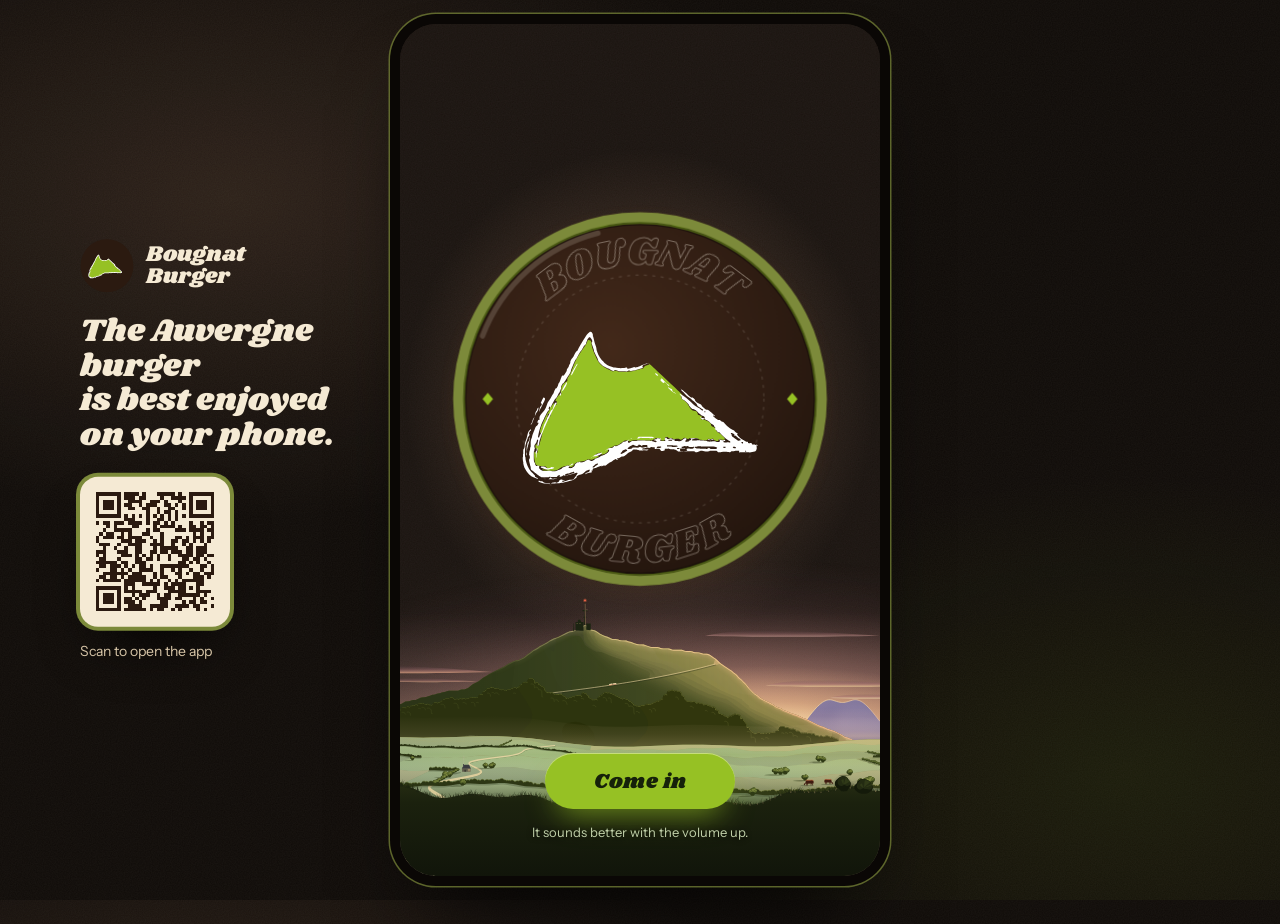
==== commit 4ab67adc: "Carte de fidélité, comptoir de François, filtres allergènes - Fidélité, 5e onglet : la chaîne des Pu" ====
--- a/index.html
+++ b/index.html
@@ -46,9 +46,9 @@
   <link rel="alternate" type="text/markdown" href="llms.txt" title="Bougnat Burger · résumé pour assistants IA">
 
   <!-- Polices hébergées sur le site (tools/fetch-fonts.py) : aucun appel à Google -->
-  <link rel="stylesheet" href="css/fonts.css?v=20261002130853">
-  <link rel="stylesheet" href="css/bougnat.css?v=20261002130853">
-  <link rel="stylesheet" href="css/puys.css?v=20261002130853">
+  <link rel="stylesheet" href="css/fonts.css?v=20261018010304">
+  <link rel="stylesheet" href="css/bougnat.css?v=20261018010304">
+  <link rel="stylesheet" href="css/puys.css?v=20261018010304">
 
   <!-- Données structurées (Google et assistants IA) : le restaurant ; la carte est ajoutée par tools/build-menu.mjs -->
   <script type="application/ld+json">
@@ -223,6 +223,86 @@
         </a>
 
         <p class="fine" data-i18n="home.fine">Sur place, à emporter ou en livraison. Terrasse aux beaux jours.</p>
+
+        <!-- ============================== NOUS : la nuit tombe sur les banquettes vertes ==============================
+             Descendu dans l'accueil, sous la note Google : la 5e icône du bas est la carte de fidélité. -->
+        <div class="accueil-nous" id="nous" role="region" aria-labelledby="nous-title">
+          <header class="nous-hero">
+            <p class="kicker" data-i18n="nous.kicker">Depuis le 2 février 2012</p>
+            <h2 id="nous-title" data-i18n="nous.title">Un bougnat, c'est un Auvergnat qui régale.</h2>
+            <!-- Le hublot : les photos du restaurant (photos du propriétaire sur sa fiche Google), en diaporama -->
+            <figure class="nous-photo diapo" id="diapo">
+              <img src="assets/img/nous/01-burger-double.webp" width="720" height="720" alt="Un burger double du Bougnat Burger, tenu à deux mains" class="on">
+              <img src="assets/img/nous/02-devanture.webp" width="720" height="720" alt="La salle et la devanture du Bougnat Burger, le soir" loading="lazy">
+              <img src="assets/img/nous/03-burger-jambon.webp" width="720" height="720" alt="Un burger au jambon sec, sur l'ardoise" loading="lazy">
+              <img src="assets/img/nous/04-cuisine.webp" width="720" height="720" alt="En cuisine : les toasts au Saint-Nectaire et au Bleu d'Auvergne" loading="lazy">
+              <img src="assets/img/nous/05-bieres.webp" width="720" height="720" alt="Les bières artisanales" loading="lazy">
+              <img src="assets/img/nous/06-salade.webp" width="720" height="720" alt="Une salade aux toasts de Bleu d'Auvergne" loading="lazy">
+              <img src="assets/img/nous/07-bavette-frites.webp" width="720" height="720" alt="La bavette, frites maison et salade" loading="lazy">
+              <img src="assets/img/nous/08-tarte-citron.webp" width="720" height="720" alt="La tarte au citron meringuée" loading="lazy">
+            </figure>
+            <p class="diapo-credit" data-i18n="nous.photos">Photos : Bougnat Burger</p>
+          </header>
+
+          <section class="nous-story reveal">
+            <p data-i18n="nous.story1">Aux XIX<sup>e</sup> et XX<sup>e</sup> siècles, les « bougnats » étaient ces Auvergnats montés à Paris qui tenaient les cafés-charbons : du vin, du bois, du charbon, et une table pour tout le monde.</p>
+            <p data-i18n="nous.story2">Au Bougnat Burger, on garde l'esprit et on change le menu : le burger, fait maison, avec ce que l'Auvergne a de meilleur. Tout le reste suit la même idée, des frites coupées ici aux desserts maison.</p>
+          </section>
+
+          <section class="terroir reveal" aria-labelledby="terroir-title">
+            <h3 id="terroir-title" data-i18n="terroir.title">Ce qu'il y a dans le pain</h3>
+            <ul class="terroir-list">
+              <li><svg aria-hidden="true"><use href="#i-fromage"/></svg><div><b data-i18n="terroir.aop">Quatre AOP d'Auvergne</b><span data-i18n="terroir.aop.t">Saint-Nectaire fermier, Cantal, Salers et Bleu d'Auvergne.</span></div></li>
+              <li><svg aria-hidden="true"><use href="#i-steak"/></svg><div><b data-i18n="terroir.beef">Du bœuf français</b><span data-i18n="terroir.beef.t">Steak haché façon bouchère VBF, bavette de charolais bio.</span></div></li>
+              <li><svg aria-hidden="true"><use href="#i-frites"/></svg><div><b data-i18n="terroir.fries">Frites maison</b><span data-i18n="terroir.fries.t">Avec chaque burger, et une salade maison.</span></div></li>
+              <li><svg aria-hidden="true"><use href="#i-biere"/></svg><div><b data-i18n="terroir.beer">Bières du coin</b><span data-i18n="terroir.beer.t">Brasserie des Sagnes, Brasserie Desprat, vins d'Auvergne.</span></div></li>
+            </ul>
+          </section>
+
+          <section class="avis reveal" id="nous-avis" aria-labelledby="avis-title">
+            <h3 id="avis-title" data-i18n="avis.title">Ce que disent les clients</h3>
+            <div class="avis-score">
+              <span class="avis-num"><span data-nombre="4.6">4,6</span><small>/5</small></span>
+              <span class="avis-meta"><span data-i18n="avis.count">2 039 avis Google</span><span data-i18n="avis.asof">au 27 septembre 2026</span></span>
+            </div>
+            <!-- La fenêtre sur les avis Google (bb-avis.js) ; le premier avis est écrit ici pour les robots -->
+            <div class="avis-fenetre" role="region" aria-label="Avis Google" data-i18n-attr="aria-label:avis.window">
+              <div class="avis-barre">
+                <span class="avis-pastilles" aria-hidden="true"><i></i><i></i><i></i></span>
+                <span class="avis-titre"><b data-i18n="avis.bar">Avis Google</b> · <span data-nombre="4.6">4,6</span> <svg aria-hidden="true"><use href="#i-etoile"/></svg></span>
+                <a class="avis-ext" href="https://www.google.com/maps/place/?q=place_id:ChIJ-SIFuukb90cRnD9t-Ioq67Y" target="_blank" rel="noopener" aria-label="Ouvrir les avis sur Google" data-i18n-attr="aria-label:avis.open"><svg aria-hidden="true" viewBox="0 0 24 24"><path d="M9 5h10v10M19 5 6 18" fill="none" stroke="currentColor" stroke-width="2.2" stroke-linecap="round" stroke-linejoin="round"/></svg></a>
+              </div>
+              <div class="avis-piste" id="avis-piste">
+                <article class="avis-carte"><p class="avis-texte">« Toujours bien accueilli, on mange bien et c'est très bon. On adore et recommande »</p><footer><b>Mika</b><span>août 2026</span></footer></article>
+              </div>
+              <div class="avis-points" id="avis-points"></div>
+            </div>
+            <p class="fine" data-i18n="avis.fine">Une sélection d'avis Google, reproduits tels quels avec leur date, et non vérifiés par le restaurant. Tous les avis, bons et moins bons, sont à lire sur Google. En production, ils s'affichent ici en direct.</p>
+            <div class="avis-links">
+              <a class="btn btn-ghost" href="https://www.google.com/maps/place/?q=place_id:ChIJ-SIFuukb90cRnD9t-Ioq67Y" target="_blank" rel="noopener" data-i18n="avis.read">Lire les avis</a>
+              <a class="btn btn-ghost" href="https://search.google.com/local/writereview?placeid=ChIJ-SIFuukb90cRnD9t-Ioq67Y" target="_blank" rel="noopener" data-i18n="avis.write">Laisser un avis</a>
+            </div>
+          </section>
+
+          <section class="infos reveal" aria-labelledby="infos-title">
+            <h3 id="infos-title" data-i18n="infos.title">Nous trouver</h3>
+            <address class="infos-card">
+              <p><svg aria-hidden="true"><use href="#i-pin"/></svg><span>10 boulevard Léon-Malfreyt<br>63000 Clermont-Ferrand</span></p>
+              <p><svg aria-hidden="true"><use href="#i-tel"/></svg><a href="tel:+33760120063">07 60 12 00 63</a></p>
+              <p><svg aria-hidden="true"><use href="#i-mail"/></svg><a href="mailto:bougnatburger@hotmail.fr">bougnatburger@hotmail.fr</a></p>
+            </address>
+            <div class="infos-actions">
+              <a class="btn btn-main" id="route-google" href="https://www.google.com/maps/dir/?api=1&amp;destination=45.7739412,3.0856348&amp;destination_place_id=ChIJ-SIFuukb90cRnD9t-Ioq67Y" target="_blank" rel="noopener"><svg aria-hidden="true"><use href="#i-pin"/></svg><span data-i18n="infos.route">Itinéraire</span></a>
+              <a class="btn btn-ghost" href="https://www.instagram.com/bougnatburger/" target="_blank" rel="noopener">Instagram</a>
+              <a class="btn btn-ghost" href="https://www.facebook.com/BougnatBurger" target="_blank" rel="noopener">Facebook</a>
+            </div>
+          </section>
+
+          <footer class="nous-foot">
+            <a href="mentions-legales.html" data-i18n="foot.legal">Mentions légales et confidentialité</a>
+            <p data-i18n="foot.demo">Maquette de démonstration. Prix et informations issus de la carte du restaurant, septembre 2026.</p>
+          </footer>
+        </div>
       </div>
     </section>
 
@@ -234,6 +314,11 @@
           <p data-i18n="carte.lede">Chaque burger est servi avec frites maison et salade. Steak façon bouchère ou galette de pommes de terre, au choix.</p>
         </header>
         <nav class="chips" id="chips" aria-label="Rubriques de la carte" data-i18n-attr="aria-label:carte.nav"></nav>
+        <!-- Les filtres : grossesse et les 14 allergènes ; ce qui ne convient pas passe à 20 % (bb-carte.js) -->
+        <div class="filtres" id="filtres" role="group" aria-labelledby="filtres-titre">
+          <p class="filtres-titre" id="filtres-titre" data-i18n="filtres.title">Allergies, grossesse : touchez ce qui vous concerne</p>
+          <div class="filtres-rang" id="filtres-rang"></div>
+        </div>
         <div class="menu" id="menu">
 <!-- MENU:START -->
 <section class="menu-sec" id="m-burgers"><h3>Burgers</h3>
@@ -348,15 +433,8 @@
         </div>
 
         <div class="mode" id="mode-livraison" hidden>
-          <p class="lede-sm" data-i18n="del.lede">Aujourd'hui, la livraison passe par ces plateformes :</p>
+          <p class="lede-sm" data-i18n="del.lede">La livraison passe par ces plateformes :</p>
           <div class="delivery" id="delivery"></div>
-          <div class="soon">
-            <svg aria-hidden="true"><use href="#i-velo"/></svg>
-            <div>
-              <h3 data-i18n="del.soon.title">Bientôt, directement ici</h3>
-              <p data-i18n="del.soon.text">Vous commandez dans l'appli Bougnat Burger, un coursier vous livre. Mêmes prix qu'au restaurant, sans commission de plateforme.</p>
-            </div>
-          </div>
         </div>
       </div>
     </section>
@@ -404,84 +482,68 @@
       </div>
     </section>
 
-    <!-- ============================== NOUS (la nuit tombe sur les banquettes vertes) ============================== -->
-    <section class="view view-nous" id="nous" data-view="nous" aria-labelledby="nous-title">
+    <!-- ============================== FIDÉLITÉ : le bougnat marche vers le puy de Dôme ==============================
+         Un point par personne et par venue ; un cadeau au sommet de chaque puy, tous les 15 points (bb-fidelite.js). -->
+    <section class="view view-fid" id="fidelite" data-view="fidelite" aria-labelledby="fid-title">
       <div class="view-scroll">
-        <header class="nous-hero">
-          <p class="kicker" data-i18n="nous.kicker">Depuis le 2 février 2012</p>
-          <h2 id="nous-title" data-i18n="nous.title">Un bougnat, c'est un Auvergnat qui régale.</h2>
-          <!-- Le hublot : les photos du restaurant (photos du propriétaire sur sa fiche Google), en diaporama -->
-          <figure class="nous-photo diapo" id="diapo">
-            <img src="assets/img/nous/01-burger-double.webp" width="720" height="720" alt="Un burger double du Bougnat Burger, tenu à deux mains" class="on">
-            <img src="assets/img/nous/02-devanture.webp" width="720" height="720" alt="La salle et la devanture du Bougnat Burger, le soir" loading="lazy">
-            <img src="assets/img/nous/03-burger-jambon.webp" width="720" height="720" alt="Un burger au jambon sec, sur l'ardoise" loading="lazy">
-            <img src="assets/img/nous/04-cuisine.webp" width="720" height="720" alt="En cuisine : les toasts au Saint-Nectaire et au Bleu d'Auvergne" loading="lazy">
-            <img src="assets/img/nous/05-bieres.webp" width="720" height="720" alt="Les bières artisanales" loading="lazy">
-            <img src="assets/img/nous/06-salade.webp" width="720" height="720" alt="Une salade aux toasts de Bleu d'Auvergne" loading="lazy">
-            <img src="assets/img/nous/07-bavette-frites.webp" width="720" height="720" alt="La bavette, frites maison et salade" loading="lazy">
-            <img src="assets/img/nous/08-tarte-citron.webp" width="720" height="720" alt="La tarte au citron meringuée" loading="lazy">
-          </figure>
-          <p class="diapo-credit" data-i18n="nous.photos">Photos : Bougnat Burger</p>
+        <header class="view-head fid-head">
+          <p class="kicker" data-i18n="fid.kicker">La carte de fidélité</p>
+          <h2 id="fid-title" data-i18n="fid.title">En route pour le puy de Dôme</h2>
+          <p data-i18n="fid.lede">Un point par personne, à chaque venue. Tous les 15 points, un cadeau vous attend au sommet d'un puy.</p>
         </header>
 
-        <section class="nous-story reveal">
-          <p data-i18n="nous.story1">Aux XIX<sup>e</sup> et XX<sup>e</sup> siècles, les « bougnats » étaient ces Auvergnats montés à Paris qui tenaient les cafés-charbons : du vin, du bois, du charbon, et une table pour tout le monde.</p>
-          <p data-i18n="nous.story2">Au Bougnat Burger, on garde l'esprit et on change le menu : le burger, fait maison, avec ce que l'Auvergne a de meilleur. Tout le reste suit la même idée, des frites coupées ici aux desserts maison.</p>
+        <!-- La chaîne des Puys, six sommets, six cadeaux ; le bougnat avance au fil des points (dessiné par bb-fidelite.js) -->
+        <figure class="fid-carte" id="fid-carte" role="img" aria-label="La chaîne des Puys en six sommets, un cadeau sur chacun ; le petit bougnat avance d'un sommet à l'autre au fil des points." data-i18n-attr="aria-label:fid.alt"></figure>
+        <div class="fid-etat" id="fid-etat" aria-live="polite"></div>
+
+        <!-- Pas encore de carte : comment ça marche, l'inscription -->
+        <div class="fid-invite" id="fid-invite">
+          <ol class="fid-etapes">
+            <li><b data-i18n="fid.step1">Créez votre carte</b><span data-i18n="fid.step1.t">Votre prénom, votre nom et votre numéro de téléphone : c'est tout.</span></li>
+            <li><b data-i18n="fid.step2">Montrez votre QR code</b><span data-i18n="fid.step2.t">Au comptoir, on le scanne et on compte les personnes à table : un point chacune.</span></li>
+            <li><b data-i18n="fid.step3">Le bougnat grimpe</b><span data-i18n="fid.step3.t">Il avance de puy en puy. À chaque sommet, son cadeau, à retirer au comptoir.</span></li>
+          </ol>
+          <form class="fid-form who" id="fid-form" novalidate>
+            <h3 data-i18n="fid.join">Créer ma carte</h3>
+            <label><span data-i18n="fid.prenom">Prénom</span><input id="fid-prenom" name="prenom" autocomplete="given-name" required></label>
+            <label><span data-i18n="fid.nom">Nom</span><input id="fid-nom" name="nom" autocomplete="family-name" required></label>
+            <label><span data-i18n="co.phone">Téléphone</span><input id="fid-tel" name="tel" type="tel" autocomplete="tel" inputmode="tel" required></label>
+            <label class="fid-accord"><input id="fid-accord" type="checkbox" required><span data-i18n="fid.accord">J'accepte que Bougnat Burger garde mon nom et mon numéro pour ma carte de fidélité, et pour rien d'autre (<a href="mentions-legales.html#fidelite">en savoir plus</a>).</span></label>
+            <button class="btn btn-main" type="submit" data-sfx="none"><svg aria-hidden="true"><use href="#i-cadeau"/></svg><span data-i18n="fid.create">Créer ma carte</span></button>
+            <p class="fine" data-i18n="fid.fine">Maquette : la carte reste sur ce téléphone. En vrai, elle est enregistrée au restaurant et se retrouve avec votre numéro.</p>
+          </form>
+        </div>
+
+        <!-- Une carte : le QR code à montrer au comptoir -->
+        <div class="fid-ticket" id="fid-ticket" hidden>
+          <div class="fid-qr" id="fid-qr"></div>
+          <div class="fid-qui"><b id="fid-qui-nom"></b><span id="fid-qui-num"></span></div>
+          <p data-i18n="fid.show">Montrez ce code au comptoir : on le scanne et on ajoute un point par personne à table.</p>
+        </div>
+
+        <section class="fid-cadeaux" aria-labelledby="fid-cadeaux-title">
+          <h3 id="fid-cadeaux-title" data-i18n="fid.gifts">Six puys, six cadeaux</h3>
+          <ol class="fid-paliers" id="fid-paliers"></ol>
+          <p class="fine" data-i18n="fid.gifts.fine">Les cadeaux sont à retirer au comptoir, sur présentation de la carte. La liste peut évoluer.</p>
         </section>
 
-        <section class="terroir reveal" aria-labelledby="terroir-title">
-          <h3 id="terroir-title" data-i18n="terroir.title">Ce qu'il y a dans le pain</h3>
-          <ul class="terroir-list">
-            <li><svg aria-hidden="true"><use href="#i-fromage"/></svg><div><b data-i18n="terroir.aop">Quatre AOP d'Auvergne</b><span data-i18n="terroir.aop.t">Saint-Nectaire fermier, Cantal, Salers et Bleu d'Auvergne.</span></div></li>
-            <li><svg aria-hidden="true"><use href="#i-steak"/></svg><div><b data-i18n="terroir.beef">Du bœuf français</b><span data-i18n="terroir.beef.t">Steak haché façon bouchère VBF, bavette de charolais bio.</span></div></li>
-            <li><svg aria-hidden="true"><use href="#i-frites"/></svg><div><b data-i18n="terroir.fries">Frites maison</b><span data-i18n="terroir.fries.t">Avec chaque burger, et une salade maison.</span></div></li>
-            <li><svg aria-hidden="true"><use href="#i-biere"/></svg><div><b data-i18n="terroir.beer">Bières du coin</b><span data-i18n="terroir.beer.t">Brasserie des Sagnes, Brasserie Desprat, vins d'Auvergne.</span></div></li>
-          </ul>
-        </section>
-
-        <section class="avis reveal" id="nous-avis" aria-labelledby="avis-title">
-          <h3 id="avis-title" data-i18n="avis.title">Ce que disent les clients</h3>
-          <div class="avis-score">
-            <span class="avis-num"><span data-nombre="4.6">4,6</span><small>/5</small></span>
-            <span class="avis-meta"><span data-i18n="avis.count">2 039 avis Google</span><span data-i18n="avis.asof">au 27 septembre 2026</span></span>
+        <div class="fid-membre" id="fid-membre" hidden>
+          <section aria-labelledby="fid-passages-title">
+            <h3 id="fid-passages-title" data-i18n="fid.visits">Mes passages</h3>
+            <ul class="fid-passages" id="fid-passages"></ul>
+          </section>
+          <!-- MAQUETTE : en vrai, les points arrivent du panneau de François (scan du QR code + nombre de personnes) -->
+          <div class="fid-demo">
+            <p data-i18n="fid.demo">Maquette : en vrai, ce sont les scans du comptoir qui font avancer le bougnat. Pour essayer, simulez un passage :</p>
+            <div class="fid-demo-btns" id="fid-demo">
+              <button class="btn btn-ghost" type="button" data-scan="1" data-sfx="none">+1</button>
+              <button class="btn btn-ghost" type="button" data-scan="2" data-sfx="none">+2</button>
+              <button class="btn btn-ghost" type="button" data-scan="4" data-sfx="none">+4</button>
+              <button class="btn btn-ghost" type="button" data-scan="8" data-sfx="none">+8</button>
+            </div>
           </div>
-          <!-- La fenêtre sur les avis Google (bb-avis.js) ; le premier avis est écrit ici pour les robots -->
-          <div class="avis-fenetre" role="region" aria-label="Avis Google" data-i18n-attr="aria-label:avis.window">
-            <div class="avis-barre">
-              <span class="avis-pastilles" aria-hidden="true"><i></i><i></i><i></i></span>
-              <span class="avis-titre"><b data-i18n="avis.bar">Avis Google</b> · <span data-nombre="4.6">4,6</span> <svg aria-hidden="true"><use href="#i-etoile"/></svg></span>
-              <a class="avis-ext" href="https://www.google.com/maps/place/?q=place_id:ChIJ-SIFuukb90cRnD9t-Ioq67Y" target="_blank" rel="noopener" aria-label="Ouvrir les avis sur Google" data-i18n-attr="aria-label:avis.open"><svg aria-hidden="true" viewBox="0 0 24 24"><path d="M9 5h10v10M19 5 6 18" fill="none" stroke="currentColor" stroke-width="2.2" stroke-linecap="round" stroke-linejoin="round"/></svg></a>
-            </div>
-            <div class="avis-piste" id="avis-piste">
-              <article class="avis-carte"><p class="avis-texte">« Toujours bien accueilli, on mange bien et c'est très bon. On adore et recommande »</p><footer><b>Mika</b><span>août 2026</span></footer></article>
-            </div>
-            <div class="avis-points" id="avis-points"></div>
-          </div>
-          <p class="fine" data-i18n="avis.fine">Une sélection d'avis Google, reproduits tels quels avec leur date, et non vérifiés par le restaurant. Tous les avis, bons et moins bons, sont à lire sur Google. En production, ils s'affichent ici en direct.</p>
-          <div class="avis-links">
-            <a class="btn btn-ghost" href="https://www.google.com/maps/place/?q=place_id:ChIJ-SIFuukb90cRnD9t-Ioq67Y" target="_blank" rel="noopener" data-i18n="avis.read">Lire les avis</a>
-            <a class="btn btn-ghost" href="https://search.google.com/local/writereview?placeid=ChIJ-SIFuukb90cRnD9t-Ioq67Y" target="_blank" rel="noopener" data-i18n="avis.write">Laisser un avis</a>
-          </div>
-        </section>
-
-        <section class="infos reveal" aria-labelledby="infos-title">
-          <h3 id="infos-title" data-i18n="infos.title">Nous trouver</h3>
-          <address class="infos-card">
-            <p><svg aria-hidden="true"><use href="#i-pin"/></svg><span>10 boulevard Léon-Malfreyt<br>63000 Clermont-Ferrand</span></p>
-            <p><svg aria-hidden="true"><use href="#i-tel"/></svg><a href="tel:+33760120063">07 60 12 00 63</a></p>
-            <p><svg aria-hidden="true"><use href="#i-mail"/></svg><a href="mailto:bougnatburger@hotmail.fr">bougnatburger@hotmail.fr</a></p>
-          </address>
-          <div class="infos-actions">
-            <a class="btn btn-main" id="route-google" href="https://www.google.com/maps/dir/?api=1&amp;destination=45.7739412,3.0856348&amp;destination_place_id=ChIJ-SIFuukb90cRnD9t-Ioq67Y" target="_blank" rel="noopener"><svg aria-hidden="true"><use href="#i-pin"/></svg><span data-i18n="infos.route">Itinéraire</span></a>
-            <a class="btn btn-ghost" href="https://www.instagram.com/bougnatburger/" target="_blank" rel="noopener">Instagram</a>
-            <a class="btn btn-ghost" href="https://www.facebook.com/BougnatBurger" target="_blank" rel="noopener">Facebook</a>
-          </div>
-        </section>
-
-        <footer class="nous-foot">
-          <a href="mentions-legales.html" data-i18n="foot.legal">Mentions légales et confidentialité</a>
-          <p data-i18n="foot.demo">Maquette de démonstration. Prix et informations issus de la carte du restaurant, septembre 2026.</p>
-        </footer>
+          <button class="fid-quitter" id="fid-quitter" type="button" data-i18n="fid.delete">Supprimer ma carte</button>
+        </div>
       </div>
     </section>
   </main>
@@ -491,7 +553,7 @@
     <a href="#carte" class="tab" data-tab="carte" data-sfx="tab" data-sfx-i="1"><svg aria-hidden="true"><use href="#i-burger"/></svg><span data-i18n="tab.menu">Carte</span></a>
     <a href="#commander" class="tab" data-tab="commander" data-sfx="tab" data-sfx-i="2"><svg aria-hidden="true"><use href="#i-sac"/></svg><span data-i18n="tab.order">Commander</span><i class="tab-dot" id="tab-dot" hidden></i></a>
     <a href="#reserver" class="tab" data-tab="reserver" data-sfx="tab" data-sfx-i="3"><svg aria-hidden="true"><use href="#i-couverts"/></svg><span data-i18n="tab.book">Réserver</span></a>
-    <a href="#nous" class="tab" data-tab="nous" data-sfx="tab" data-sfx-i="4"><svg aria-hidden="true"><use href="#i-casquette"/></svg><span data-i18n="tab.us">Nous</span></a>
+    <a href="#fidelite" class="tab" data-tab="fidelite" data-sfx="tab" data-sfx-i="4"><svg aria-hidden="true"><use href="#i-cadeau"/></svg><span data-i18n="tab.loyalty">Fidélité</span></a>
   </nav>
 
   <!-- Fiche d'un plat -->
@@ -630,26 +692,62 @@
     <symbol id="i-piment-net" viewBox="0 0 24 24"><g fill="currentColor" fill-rule="evenodd"><path d="M16.8 7.2c2.8 1.5 3.6 5.1 1.7 8.7-2.6 4.8-8.6 6.7-14.8 5 5.3-1.9 7.8-5.5 9.1-9.4.7-2 2.1-3.6 4-4.3zM15.5 10.2c-.8 2.6-2.3 4.8-4.4 6.4l-.5-.6c2-1.5 3.4-3.6 4.1-6z"/><path d="M16.9 7.4c-.2-1.7.4-3.2 1.9-4.1" fill="none" stroke="currentColor" stroke-width="1.9" stroke-linecap="round"/></g></symbol>
     <symbol id="i-horloge" viewBox="0 0 24 24"><g fill="currentColor" fill-rule="evenodd" filter="url(#encre)"><path d="M12 3.1a8.9 8.9 0 1 1 0 17.8 8.9 8.9 0 0 1 0-17.8zM11.3 6.6h1.4v5l3.2 1.9-.7 1.2-3.9-2.3zM11.6 4.4h.8v1.1h-.8zM11.6 18.5h.8v1.1h-.8zM4.4 11.6h1.1v.8H4.4zM18.5 11.6h1.1v.8h-1.1z"/></g></symbol>
     <symbol id="i-carte-bancaire" viewBox="0 0 24 24"><g fill="currentColor" fill-rule="evenodd" filter="url(#encre)"><path d="M5.2 5.4h13.6c1.3 0 2.4 1.1 2.4 2.4v8.4c0 1.3-1.1 2.4-2.4 2.4H5.2c-1.3 0-2.4-1.1-2.4-2.4V7.8c0-1.3 1.1-2.4 2.4-2.4zM2.8 8.6h18.4v1.8H2.8zM5.6 13.1h3.6v2.5H5.6z"/></g></symbol>
+    <!-- Les allergènes (filtres de la carte) et la grossesse : dessin net (-net, pour les dizaines de cartes grisées), et tamponné -->
+    <symbol id="al-gluten-net" viewBox="0 0 24 24"><g fill="currentColor"><path d="M11.4 8.6h1.2v13h-1.2z"/><ellipse cx="12" cy="4.6" rx="1.5" ry="2.4"/><ellipse cx="9.9" cy="8" rx="1.5" ry="2.5" transform="rotate(-32 9.9 8)"/><ellipse cx="14.1" cy="8" rx="1.5" ry="2.5" transform="rotate(32 14.1 8)"/><ellipse cx="9.9" cy="11.8" rx="1.5" ry="2.5" transform="rotate(-32 9.9 11.8)"/><ellipse cx="14.1" cy="11.8" rx="1.5" ry="2.5" transform="rotate(32 14.1 11.8)"/><ellipse cx="9.9" cy="15.6" rx="1.5" ry="2.5" transform="rotate(-32 9.9 15.6)"/><ellipse cx="14.1" cy="15.6" rx="1.5" ry="2.5" transform="rotate(32 14.1 15.6)"/></g></symbol>
+    <symbol id="al-lait-net" viewBox="0 0 24 24"><path fill="currentColor" fill-rule="evenodd" d="M8.6 2.6h6.8v2.2H8.6zM8.4 5.6h7.2L18 9.4v11c0 .7-.6 1.3-1.3 1.3H7.3c-.7 0-1.3-.6-1.3-1.3v-11zM12 11.2c-1.3 1.7-2.3 3.1-2.3 4.4a2.3 2.3 0 0 0 4.6 0c0-1.3-1-2.7-2.3-4.4z"/></symbol>
+    <symbol id="al-oeufs-net" viewBox="0 0 24 24"><path fill="currentColor" fill-rule="evenodd" d="M12 2.6c3.7 0 6.8 5.4 6.8 10.4 0 4.6-3 7.9-6.8 7.9s-6.8-3.3-6.8-7.9C5.2 8 8.3 2.6 12 2.6zM9.6 7.4c-1.3 1.4-2 3.3-2.1 5.1l1.2.1c.1-1.6.7-3.2 1.8-4.4z"/></symbol>
+    <symbol id="al-fruitsACoque-net" viewBox="0 0 24 24"><path fill="currentColor" fill-rule="evenodd" d="M11.3 2h1.4v2.6h-1.4zM5.3 10.4C5.7 6.8 8.6 4.2 12 4.2s6.3 2.6 6.7 6.2c-1.9-1-4.2-1.6-6.7-1.6s-4.8.6-6.7 1.6zM12 9.8c3.8 0 6.4 2.5 6.4 5.8 0 3.3-2.9 5.8-6.4 5.8s-6.4-2.5-6.4-5.8c0-3.3 2.6-5.8 6.4-5.8zM8.6 13.4c-.6.8-.9 1.7-.9 2.6h1.2c0-.7.2-1.3.6-1.9z"/></symbol>
+    <symbol id="al-poisson-net" viewBox="0 0 24 24"><path fill="currentColor" fill-rule="evenodd" d="M2.6 12c2.4-3.6 5.6-5.4 9-5.4 3.6 0 6 1.9 7.4 3.7l2.4-2.5v8.4L19 13.7c-1.4 1.8-3.8 3.7-7.4 3.7-3.4 0-6.6-1.8-9-5.4zM7.3 9.9a1.1 1.1 0 1 0 0 2.2 1.1 1.1 0 0 0 0-2.2zM10.2 8.6c1 1 1.5 2.1 1.5 3.4s-.5 2.4-1.5 3.4l.8.6c1.2-1.2 1.9-2.5 1.9-4s-.7-2.8-1.9-4z"/></symbol>
+    <symbol id="al-sulfites-net" viewBox="0 0 24 24"><path fill="currentColor" fill-rule="evenodd" d="M6.8 2.8h10.4c.4 4.8-1.4 8.6-5.2 8.9-3.8-.3-5.6-4.1-5.2-8.9zM7.9 6.6c.4 2.4 1.7 4 4.1 4.2 2.4-.2 3.7-1.8 4.1-4.2zM11.3 11.6h1.4v6.6h-1.4zM7.8 18.2h8.4a1.2 1.2 0 0 1 0 2.4H7.8a1.2 1.2 0 0 1 0-2.4z"/></symbol>
+    <symbol id="al-moutarde-net" viewBox="0 0 24 24"><path fill="currentColor" fill-rule="evenodd" d="M10.4 2.8h3.2v2.4h-3.2zM6 5.8h12v2.4H6zM6.6 9h10.8v10.7c0 1-.8 1.8-1.8 1.8H8.4c-1 0-1.8-.8-1.8-1.8zM8.7 12.2v4.6h6.6v-4.6zM10.6 13.8a.8.8 0 1 0 0 1.6.8.8 0 0 0 0-1.6zM13.4 13.8a.8.8 0 1 0 0 1.6.8.8 0 0 0 0-1.6z"/></symbol>
+    <symbol id="al-sesame-net" viewBox="0 0 24 24"><g fill="currentColor"><path transform="translate(7.6 8.6) rotate(-28)" d="M0-4.4c1.7 1.7 2.6 3.3 2.6 4.8 0 1.7-1.2 2.8-2.6 2.8s-2.6-1.1-2.6-2.8c0-1.5.9-3.1 2.6-4.8z"/><path transform="translate(16.2 8.2) rotate(24)" d="M0-4.4c1.7 1.7 2.6 3.3 2.6 4.8 0 1.7-1.2 2.8-2.6 2.8s-2.6-1.1-2.6-2.8c0-1.5.9-3.1 2.6-4.8z"/><path transform="translate(11.8 17) rotate(4)" d="M0-4.4c1.7 1.7 2.6 3.3 2.6 4.8 0 1.7-1.2 2.8-2.6 2.8s-2.6-1.1-2.6-2.8c0-1.5.9-3.1 2.6-4.8z"/></g></symbol>
+    <symbol id="al-soja-net" viewBox="0 0 24 24"><path fill="currentColor" fill-rule="evenodd" d="M3.2 16.4c2.4-6.3 8.6-11 16-11.8 1.2-.1 1.9 1.1 1.3 2.1-3.9 6.8-10 11.3-16.4 12-1.2.1-1.4-1.2-.9-2.3zM8.4 12.6a2 2 0 1 0 0 4 2 2 0 0 0 0-4zM12.4 9.6a2 2 0 1 0 0 4 2 2 0 0 0 0-4zM16.3 6.6a2 2 0 1 0 0 4 2 2 0 0 0 0-4z"/><path fill="currentColor" d="M8.4 13.5a1.1 1.1 0 1 0 0 2.2 1.1 1.1 0 0 0 0-2.2zM12.4 10.5a1.1 1.1 0 1 0 0 2.2 1.1 1.1 0 0 0 0-2.2zM16.3 7.5a1.1 1.1 0 1 0 0 2.2 1.1 1.1 0 0 0 0-2.2z"/></symbol>
+    <symbol id="al-arachides-net" viewBox="0 0 24 24"><path fill="currentColor" fill-rule="evenodd" d="M12 2.6c2.8 0 4.8 2.1 4.8 4.8 0 1.8-1 2.7-1 4.6s1.5 3 1.5 5.1c0 2.7-2.3 4.5-5.3 4.5s-5.3-1.8-5.3-4.5c0-2.1 1.5-3.2 1.5-5.1s-1-2.8-1-4.6C7.2 4.7 9.2 2.6 12 2.6zM10.5 5.8a.75.75 0 1 0 0 1.5.75.75 0 0 0 0-1.5zM13.4 7.4a.75.75 0 1 0 0 1.5.75.75 0 0 0 0-1.5zM10.4 15a.75.75 0 1 0 0 1.5.75.75 0 0 0 0-1.5zM13.6 16.6a.75.75 0 1 0 0 1.5.75.75 0 0 0 0-1.5zM11.2 18.8a.75.75 0 1 0 0 1.5.75.75 0 0 0 0-1.5z"/></symbol>
+    <symbol id="al-celeri-net" viewBox="0 0 24 24"><g fill="currentColor"><path d="M8.5 11.6c0-.6.5-1 1-1h.4c.6 0 1 .4 1 1v9.6c0 .5-.4.9-.9.9H9.4c-.5 0-.9-.4-.9-.9zM11.2 10.4c0-.6.4-1 1-1h.4c.6 0 1 .4 1 1v10.8c0 .5-.4.9-.9.9H12c-.5 0-.8-.4-.8-.9zM13.9 11.6c0-.6.5-1 1-1h.4c.6 0 1 .4 1 1v9.6c0 .5-.4.9-.9.9h-.6c-.5 0-.9-.4-.9-.9z"/><circle cx="9.4" cy="8.4" r="2.3"/><circle cx="12.4" cy="5.6" r="2.6"/><circle cx="15.4" cy="8.4" r="2.3"/><circle cx="7.6" cy="5" r="1.7"/><circle cx="17.2" cy="5" r="1.7"/></g></symbol>
+    <symbol id="al-crustaces-net" viewBox="0 0 24 24"><g fill="currentColor" fill-rule="evenodd"><path d="M12 9.8c3.6 0 6.4 1.9 6.4 4.4S15.6 18.6 12 18.6s-6.4-1.9-6.4-4.4S8.4 9.8 12 9.8z"/><path d="M5.4 3.6a3 3 0 0 1 2.4 4.8L6.2 7.1l-.4 2.2A3 3 0 0 1 5.4 3.6zM18.6 3.6a3 3 0 0 0-2.4 4.8l1.6-1.3.4 2.2a3 3 0 0 0 .4-5.7z"/></g><g fill="none" stroke="currentColor" stroke-width="1.5" stroke-linecap="round"><path d="M6.4 9.6 8.6 11.4M17.6 9.6l-2.2 1.8M5.8 15.4l-2.6 1.4M5.9 17.4l-2.2 2.4M18.2 15.4l2.6 1.4M18.1 17.4l2.2 2.4M10.2 9.8l-.6-2M13.8 9.8l.6-2"/></g></symbol>
+    <symbol id="al-mollusques-net" viewBox="0 0 24 24"><path fill="currentColor" fill-rule="evenodd" d="M12 3.8c3.4 0 6.2 2.2 7.6 5.8 1.1 2.8.8 6-.8 8.8L12 20.6l-6.8-2.2c-1.6-2.8-1.9-6-.8-8.8C5.8 6 8.6 3.8 12 3.8zM12 19.4 6.5 9.5l.9-.4zM12 19.4 9.4 6.6l.9-.2zM12 19.4l-.5-13.6h1zM12 19.4l2.6-12.8.9.2zM12 19.4l4.6-10.3.9.4zM9.2 20.6h5.6l-.6 1.6H9.8z"/></symbol>
+    <symbol id="al-lupin-net" viewBox="0 0 24 24"><g fill="currentColor"><path d="M11.4 12.8h1.2v8.8h-1.2z"/><circle cx="12" cy="3.4" r="1.3"/><circle cx="10.9" cy="5.5" r="1.4"/><circle cx="13.1" cy="5.5" r="1.4"/><circle cx="10.6" cy="8" r="1.6"/><circle cx="13.4" cy="8" r="1.6"/><circle cx="10.4" cy="10.8" r="1.8"/><circle cx="13.6" cy="10.8" r="1.8"/><ellipse cx="8.4" cy="17.2" rx="1.1" ry="3" transform="rotate(-55 8.4 17.2)"/><ellipse cx="15.6" cy="17.2" rx="1.1" ry="3" transform="rotate(55 15.6 17.2)"/><ellipse cx="9.4" cy="15.2" rx="1" ry="2.6" transform="rotate(-25 9.4 15.2)"/><ellipse cx="14.6" cy="15.2" rx="1" ry="2.6" transform="rotate(25 14.6 15.2)"/></g></symbol>
+    <symbol id="al-enceinte-net" viewBox="0 0 24 24"><g fill="currentColor"><circle cx="10.6" cy="4.2" r="2.4"/><path d="M8.9 7.6h3.4c.9 0 1.6.5 2 1.3l.8 1.9c2.4 1 3.9 3 3.9 5.2 0 2.2-1.6 3.8-3.9 4.2v1.6c0 .4-.3.7-.7.7h-1.4c-.4 0-.7-.3-.7-.7v-1.4h-.8v1.4c0 .4-.3.7-.7.7H9.4c-.4 0-.7-.3-.7-.7v-5.4l-1.5-2.3c-.5-.8-.6-1.7-.3-2.5l1.2-3c.2-.6.5-1 .8-1z"/></g></symbol>
+    <symbol id="i-cadeau-net" viewBox="0 0 24 24"><path fill="currentColor" fill-rule="evenodd" d="M12 9.8c-1.1-2.6-4.5-4.6-5.9-2.8-1 1.4.7 2.8 5.9 2.8zM12 9.8c1.1-2.6 4.5-4.6 5.9-2.8 1 1.4-.7 2.8-5.9 2.8zM3.8 10.4h16.4v3.4H3.8zM11.1 10.4v3.4h1.8v-3.4zM5 14.6h14v6.2c0 .6-.4 1-1 1H6c-.6 0-1-.4-1-1zM11.1 14.6v7.2h1.8v-7.2z"/></symbol>
+    <symbol id="al-gluten" viewBox="0 0 24 24"><g filter="url(#encre)"><use href="#al-gluten-net"/></g></symbol>
+    <symbol id="al-lait" viewBox="0 0 24 24"><g filter="url(#encre)"><use href="#al-lait-net"/></g></symbol>
+    <symbol id="al-oeufs" viewBox="0 0 24 24"><g filter="url(#encre)"><use href="#al-oeufs-net"/></g></symbol>
+    <symbol id="al-fruitsACoque" viewBox="0 0 24 24"><g filter="url(#encre)"><use href="#al-fruitsACoque-net"/></g></symbol>
+    <symbol id="al-poisson" viewBox="0 0 24 24"><g filter="url(#encre)"><use href="#al-poisson-net"/></g></symbol>
+    <symbol id="al-sulfites" viewBox="0 0 24 24"><g filter="url(#encre)"><use href="#al-sulfites-net"/></g></symbol>
+    <symbol id="al-moutarde" viewBox="0 0 24 24"><g filter="url(#encre)"><use href="#al-moutarde-net"/></g></symbol>
+    <symbol id="al-sesame" viewBox="0 0 24 24"><g filter="url(#encre)"><use href="#al-sesame-net"/></g></symbol>
+    <symbol id="al-soja" viewBox="0 0 24 24"><g filter="url(#encre)"><use href="#al-soja-net"/></g></symbol>
+    <symbol id="al-arachides" viewBox="0 0 24 24"><g filter="url(#encre)"><use href="#al-arachides-net"/></g></symbol>
+    <symbol id="al-celeri" viewBox="0 0 24 24"><g filter="url(#encre)"><use href="#al-celeri-net"/></g></symbol>
+    <symbol id="al-crustaces" viewBox="0 0 24 24"><g filter="url(#encre)"><use href="#al-crustaces-net"/></g></symbol>
+    <symbol id="al-mollusques" viewBox="0 0 24 24"><g filter="url(#encre)"><use href="#al-mollusques-net"/></g></symbol>
+    <symbol id="al-lupin" viewBox="0 0 24 24"><g filter="url(#encre)"><use href="#al-lupin-net"/></g></symbol>
+    <symbol id="al-enceinte" viewBox="0 0 24 24"><g filter="url(#encre)"><use href="#al-enceinte-net"/></g></symbol>
+    <symbol id="i-cadeau" viewBox="0 0 24 24"><g filter="url(#encre)"><use href="#i-cadeau-net"/></g></symbol>
   </defs>
 </svg>
 
-<script src="js/bb-core.js?v=20261002130853"></script>
-<script src="js/bb-anim.js?v=20261002130853"></script>
-<script src="js/bb-data.js?v=20261002130853"></script>
-<script src="js/i18n/bb-lang-es.js?v=20261002130853"></script>
-<script src="js/i18n/bb-lang-zh.js?v=20261002130853"></script>
-<script src="js/bb-i18n.js?v=20261002130853"></script>
-<script src="js/bb-logo.js?v=20261002130853"></script>
-<script src="js/bb-splash.js?v=20261002130853"></script>
-<script src="js/bb-hours.js?v=20261002130853"></script>
-<script src="js/film/bb-bougnat-dessin.js?v=20261002130853" onerror="void 0"></script>
-<script src="js/film/bb-histoire.js?v=20261002130853" onerror="void 0"></script>
-<script src="js/bb-film-sound.js?v=20261002130853"></script>
-<script src="js/bb-vignettes.js?v=20261002130853"></script>
-<script src="js/bb-carte.js?v=20261002130853"></script>
-<script src="js/bb-shop.js?v=20261002130853"></script>
-<script src="js/bb-avis.js?v=20261002130853"></script>
-<script src="js/bb-resa.js?v=20261002130853"></script>
-<script src="js/bb-app.js?v=20261002130853"></script>
+<script src="js/bb-core.js?v=20261018010304"></script>
+<script src="js/bb-anim.js?v=20261018010304"></script>
+<script src="js/bb-data.js?v=20261018010304"></script>
+<script src="js/i18n/bb-lang-es.js?v=20261018010304"></script>
+<script src="js/i18n/bb-lang-zh.js?v=20261018010304"></script>
+<script src="js/bb-i18n.js?v=20261018010304"></script>
+<script src="js/bb-logo.js?v=20261018010304"></script>
+<script src="js/bb-splash.js?v=20261018010304"></script>
+<script src="js/bb-hours.js?v=20261018010304"></script>
+<script src="js/film/bb-bougnat-dessin.js?v=20261018010304" onerror="void 0"></script>
+<script src="js/film/bb-histoire.js?v=20261018010304" onerror="void 0"></script>
+<script src="js/bb-film-sound.js?v=20261018010304"></script>
+<script src="js/bb-vignettes.js?v=20261018010304"></script>
+<script src="js/bb-carte.js?v=20261018010304"></script>
+<script src="js/bb-shop.js?v=20261018010304"></script>
+<script src="js/bb-avis.js?v=20261018010304"></script>
+<script src="js/bb-qr.js?v=20261018010304"></script>
+<script src="js/bb-fid-api.js?v=20261018010304"></script>
+<script src="js/bb-fidelite.js?v=20261018010304"></script>
+<script src="js/bb-resa.js?v=20261018010304"></script>
+<script src="js/bb-app.js?v=20261018010304"></script>
 </body>
 </html>
--- a/css/bougnat.css
+++ b/css/bougnat.css
@@ -864,7 +864,7 @@
 .seg [aria-selected="true"], .seg [aria-checked="true"] { background: var(--olive); color: var(--pomme-2); box-shadow: inset 0 0 0 1px rgba(200, 227, 160, 0.3), 0 6px 14px -8px rgba(124, 138, 58, 0.9); }
 .seg-sm button { min-height: 38px; }
 
-.stepper { display: inline-flex; align-items: center; gap: 4px; padding: 4px; border-radius: 999px; background: var(--charbon-3); box-shadow: inset 0 0 0 1px var(--line); }
+.stepper { justify-self: start; display: inline-flex; align-items: center; gap: 4px; padding: 4px; border-radius: 999px; background: var(--charbon-3); box-shadow: inset 0 0 0 1px var(--line); }
 .stepper button { width: 38px; height: 38px; border-radius: 50%; border: 0; background: var(--charbon-4); color: var(--creme); display: grid; place-items: center; transition: transform 0.15s var(--ease), background 0.2s; }
 .stepper button:active { transform: scale(0.88); background: var(--olive); color: var(--pomme-2); }
 .stepper button svg { width: 18px; height: 18px; }
@@ -884,9 +884,9 @@
 .cart-line .lt { grid-column: 1; font-weight: 800; color: var(--pomme); font-variant-numeric: tabular-nums; }
 .checkout { margin-top: 20px; display: grid; gap: 18px; }
 fieldset { border: 0; margin: 0; padding: 0; display: grid; gap: 10px; }
-/* (flottante, une légende redevient un simple élément de la grille, sur toute la largeur : Safari lui donnait sinon
-   la largeur de son plus long mot, « Quel / jour / ? ») */
-legend { float: left; width: 100%; font: 400 20px/1.1 var(--f-display); margin-bottom: 2px; padding: 0 2px; color: var(--creme); }
+/* les questions des formulaires (« Quel jour ? »…) tiennent toujours sur une ligne : Safari donne à une légende la
+   largeur de son plus long mot, et la coupait à chaque espace (flottante, elle redevient un élément de la grille) */
+legend { float: left; width: 100%; white-space: nowrap; font: 400 clamp(17px, 6.25vw, 20px)/1.1 var(--f-display); /* (20 px dès 320 px de large) */ margin-bottom: 2px; padding: 0 2px; color: var(--creme); }
 .slots, .times, .days { display: flex; flex-wrap: wrap; gap: 8px; }
 .slot, .time, .day {
   min-height: 42px;
@@ -978,27 +978,27 @@
 .dlv b { display: block; font-size: 16.5px; }
 .dlv small { color: var(--ink-2); }
 .dlv .go { margin-left: auto; width: 22px; height: 22px; color: var(--pomme); }
-.soon { display: flex; gap: 14px; margin-top: 18px; padding: 18px; border-radius: var(--radius); background: repeating-linear-gradient(135deg, rgba(124, 138, 58, 0.16) 0 10px, transparent 10px 20px), var(--charbon-2); box-shadow: inset 0 0 0 1px rgba(124, 138, 58, 0.45); }
-.soon svg { width: 36px; height: 36px; color: var(--pomme); flex: none; }
-.soon h3 { margin: 0 0 4px; font: 400 19px/1.1 var(--f-display); }
-.soon p { margin: 0; font-size: 14px; color: var(--ink-2); }
 
 /* ---------- réserver ---------- */
 .resa { display: grid; gap: 24px; }
 .resa .times { margin-top: 10px; }
 .resa-done { margin-top: 10px; }
 
-/* ---------- « Nous » : la nuit tombe sur les banquettes vertes ---------- */
-.view-nous .view-scroll {
+/* ---------- « Nous » : la nuit tombe sur les banquettes vertes (en bas de l'accueil, toute la largeur) ---------- */
+.accueil-nous {
+  margin: 30px calc(-1 * var(--gut)) 0;
+  padding: 30px var(--gut) 0;
+  border-radius: 30px 30px 0 0;
   background:
     radial-gradient(120% 50% at 100% 0%, rgba(124, 138, 58, 0.34), transparent 60%),
-    linear-gradient(180deg, var(--olive-4) 0%, #1C1F10 34%, var(--charbon) 78%);
+    linear-gradient(180deg, var(--olive-4) 0%, #1C1F10 34%, var(--charbon) 92%);
+  box-shadow: inset 0 1px 0 rgba(200, 227, 160, 0.22);
 }
 .nous-hero { padding-top: 8px; }
-.view-nous h2 { font: 400 32px/1.08 var(--f-display); margin: 0 2px 20px; color: var(--creme); }
-.view-nous h2 em { font-style: normal; color: var(--pomme); }
-.view-nous h3 { position: relative; font: 400 23px/1.1 var(--f-display); margin: 34px 2px 22px; color: var(--creme); }
-.view-nous h3::after { content: none; } /* pas de ligne des Puys sous les titres de « Nous » */
+.accueil-nous h2 { font: 400 32px/1.08 var(--f-display); margin: 0 2px 20px; color: var(--creme); }
+.accueil-nous h2 em { font-style: normal; color: var(--pomme); }
+.accueil-nous h3 { position: relative; font: 400 23px/1.1 var(--f-display); margin: 34px 2px 22px; color: var(--creme); }
+.accueil-nous h3::after { content: none; } /* pas de ligne des Puys sous les titres de « Nous » */
 /* la salle, vue par son hublot */
 .nous-photo {
   position: relative;
@@ -1081,7 +1081,210 @@
 .nous-foot { margin-top: 32px; padding-top: 16px; border-top: 1px solid var(--line); font-size: 13px; color: var(--creme-3); }
 .nous-foot a { color: var(--pomme); font-weight: 650; }
 .nous-foot p { margin: 8px 0 0; }
-.tabbar.on-nous .tab.is-active::before { background: rgba(124, 138, 58, 0.45); }
+
+/* ---------- les filtres de la carte : grossesse et les 14 allergènes ---------- */
+.filtres { margin: 2px 0 18px; }
+.filtres-titre { margin: 0 2px 8px; font: 700 12px/1.2 var(--f-ui); letter-spacing: 0.12em; text-transform: uppercase; color: var(--creme-3); }
+.filtres-rang {
+  display: flex;
+  gap: 6px;
+  overflow-x: auto;
+  margin: 0 calc(-1 * var(--gut));
+  padding: 2px var(--gut) 6px;
+  scrollbar-width: none;
+  -webkit-mask: linear-gradient(90deg, transparent, #000 10px, #000 calc(100% - 28px), transparent);
+  mask: linear-gradient(90deg, transparent, #000 10px, #000 calc(100% - 28px), transparent);
+}
+.filtres-rang::-webkit-scrollbar { display: none; }
+.filtre {
+  flex: none;
+  display: inline-flex;
+  align-items: center;
+  gap: 6px;
+  height: 36px;
+  padding: 0 12px 0 8px;
+  border: 0;
+  border-radius: 999px;
+  background: transparent;
+  box-shadow: inset 0 0 0 1.2px rgba(245, 234, 212, 0.18);
+  color: var(--creme-2);
+  font: 600 13px/1 var(--f-ui);
+  white-space: nowrap;
+  transition: background 0.2s, color 0.2s, box-shadow 0.2s, transform 0.18s var(--ease);
+}
+.filtre svg { width: 21px; height: 21px; color: var(--olive-clair); transition: color 0.2s; }
+.filtre:active { transform: scale(0.94); }
+/* coché : le tampon rouge brique, comme une mise en garde */
+.filtre[aria-pressed="true"] { background: rgba(229, 103, 58, 0.16); color: var(--creme); box-shadow: inset 0 0 0 1.5px rgba(229, 103, 58, 0.75); }
+.filtre[aria-pressed="true"] svg { color: #F08A62; animation: tampon 0.4s var(--ease-spring); }
+.filtre.f-enceinte svg { color: var(--rose); }
+.filtre.f-enceinte[aria-pressed="true"] { background: rgba(231, 184, 172, 0.18); box-shadow: inset 0 0 0 1.5px rgba(231, 184, 172, 0.8); }
+.filtre.f-enceinte[aria-pressed="true"] svg { color: var(--rose); }
+.filtres-note { display: flex; align-items: center; justify-content: space-between; gap: 12px; margin: 6px 2px 0; font-size: 12.5px; line-height: 1.35; color: var(--creme-3); }
+.filtres-raz { flex: none; padding: 6px 0; border: 0; background: none; color: var(--pomme); font: 650 13px/1 var(--f-ui); text-decoration: underline; text-underline-offset: 3px; }
+/* le rappel dans la rangée collante des rubriques */
+.chip-filtre { gap: 3px; padding: 0 13px 0 9px; background: rgba(229, 103, 58, 0.16); box-shadow: inset 0 0 0 1.5px rgba(229, 103, 58, 0.7); }
+.chip-filtre svg { width: 18px; height: 18px; color: #F08A62; }
+.chip-filtre span { margin-left: 4px; }
+
+/* ce qui ne convient pas : à 20 %, le symbole en gros au centre */
+.bcard.ecarte > :not(.ecarte-ic), .bcard.ecarte::before, li.ecarte .item > :not(.ecarte-ic) { opacity: 0.2; transition: opacity 0.3s var(--ease); }
+.bcard.ecarte .bb-still { animation: none; } /* (plus de balancement) */
+.ecarte-ic {
+  position: absolute;
+  z-index: 4;
+  left: 50%;
+  top: 50%;
+  width: 70px;
+  height: 70px;
+  display: grid;
+  place-items: center;
+  border-radius: 50%;
+  color: #F08A62;
+  background: rgba(15, 11, 8, 0.72);
+  box-shadow: 0 0 0 2px rgba(229, 103, 58, 0.85), 0 0 0 5px rgba(15, 11, 8, 0.5);
+  translate: -50% -58%; /* (propre : l'animation du tampon, elle, joue sur transform) */
+  pointer-events: none;
+  animation: tampon 0.42s var(--ease-spring) both;
+}
+.ecarte-ic svg { width: 44px; height: 44px; grid-area: 1 / 1; }
+.ecarte-ic.deux svg { width: 34px; height: 34px; }
+.ecarte-ic.deux svg:first-child { transform: translate(-11px, -9px); }
+.ecarte-ic.deux svg:nth-child(2) { transform: translate(11px, 9px); }
+.ecarte-ic b { font: 400 40px/1 var(--f-display); color: var(--creme-2); }
+.ecarte-ic.enc { color: var(--rose); box-shadow: 0 0 0 2px rgba(231, 184, 172, 0.85), 0 0 0 5px rgba(15, 11, 8, 0.5); }
+.ecarte-ic svg.enc { color: var(--rose); }
+.item { position: relative; }
+li.ecarte .ecarte-ic { width: 52px; height: 52px; translate: -50% -50%; }
+li.ecarte .ecarte-ic svg { width: 32px; height: 32px; }
+li.ecarte .ecarte-ic b { font-size: 30px; }
+.p-notes li.enceinte { color: var(--creme); }
+.p-notes li.enceinte svg { color: var(--rose); }
+
+/* ---------- la carte de fidélité ---------- */
+.fid-head { padding-bottom: 6px; }
+/* la chaîne : une bande plus large que l'écran, qu'on fait glisser (et qui suit le bougnat) */
+.fid-carte {
+  position: relative;
+  margin: 8px calc(-1 * var(--gut) + 6px) 0;
+  height: 250px;
+  border-radius: 24px;
+  background: #2C2238;
+  box-shadow: 0 0 0 2px var(--olive), 0 0 0 6px var(--charbon-2), 0 0 0 7px rgba(200, 227, 160, 0.25), var(--shadow-lg);
+  overflow: hidden;
+}
+.fid-piste { height: 100%; overflow-x: auto; overflow-y: hidden; overscroll-behavior-x: contain; scrollbar-width: none; cursor: grab; }
+.fid-piste::-webkit-scrollbar { display: none; }
+.fid-piste.tenu { cursor: grabbing; user-select: none; }
+.fid-svg { display: block; height: 100%; width: auto; max-width: none; }
+.fid-nom { font: 700 8.6px/1 var(--f-ui); fill: var(--creme); letter-spacing: 0.02em; paint-order: stroke; stroke: rgba(44, 34, 56, 0.55); stroke-width: 2px; }
+.fid-nom.cadeau { font-size: 9.6px; fill: var(--soleil); }
+.fid-alt { font: 600 7px/1 var(--f-ui); fill: var(--creme-2); opacity: 0.8; font-variant-numeric: tabular-nums; }
+.fid-trait { fill: none; stroke: var(--creme); stroke-width: 0.55; stroke-dasharray: 1.2 2.2; opacity: 0.55; }
+.fid-glisser {
+  position: absolute;
+  left: 50%;
+  bottom: 12px;
+  translate: -50% 0;
+  display: inline-flex;
+  align-items: center;
+  gap: 7px;
+  padding: 7px 13px 7px 10px;
+  border-radius: 999px;
+  background: rgba(15, 11, 8, 0.66);
+  color: var(--creme);
+  font: 650 12px/1 var(--f-ui);
+  white-space: nowrap;
+  pointer-events: none;
+  animation: fid-glisse 2.4s var(--ease) infinite;
+  transition: opacity 0.5s;
+}
+.fid-glisser svg { width: 16px; height: 16px; fill: none; stroke: var(--pomme); stroke-width: 2.2; stroke-linecap: round; stroke-linejoin: round; }
+.fid-glisser.parti { opacity: 0; }
+@keyframes fid-glisse { 0%, 100% { transform: translateX(0); } 50% { transform: translateX(-6px); } }
+.fid-cadeau { color: var(--creme-3); }
+.fid-cadeau .fid-boite { opacity: 0.75; transform-box: fill-box; transform-origin: 50% 100%; }
+.fid-cadeau .fid-halo { fill: none; }
+.fid-cadeau .fid-pts { font: 800 7.5px/1 var(--f-ui); fill: var(--creme); opacity: 0.75; letter-spacing: 0.04em; }
+.fid-cadeau.prochain { color: var(--soleil); }
+.fid-cadeau.prochain .fid-boite { opacity: 1; animation: fid-sautille 1.6s var(--ease) infinite; }
+.fid-cadeau.prochain .fid-pts { opacity: 1; fill: var(--soleil); }
+.fid-cadeau.gagne { color: var(--vert); }
+.fid-cadeau.gagne .fid-boite { opacity: 1; }
+.fid-cadeau.gagne .fid-halo { fill: rgba(150, 193, 36, 0.22); stroke: rgba(200, 227, 160, 0.7); stroke-width: 0.8; stroke-dasharray: 1.4 1.6; }
+.fid-cadeau.gagne .fid-pts { fill: var(--pomme); opacity: 1; }
+.fid-cadeau.saute .fid-boite { animation: fid-saute 0.7s var(--ease-spring); }
+@keyframes fid-sautille { 0%, 100% { transform: none; } 50% { transform: translateY(-2.5px); } }
+@keyframes fid-saute { 0% { transform: scale(1); } 35% { transform: translateY(-7px) scale(1.45) rotate(-8deg); } 100% { transform: none; } }
+.fid-feu { animation: fid-feu 1.8s steps(1) infinite; }
+@keyframes fid-feu { 50% { opacity: 0.25; } }
+.fid-etat { margin: 22px 2px 0; }
+.fid-points { display: flex; align-items: baseline; gap: 8px; margin: 0; }
+.fid-points b { font: 400 52px/0.9 var(--f-display); color: var(--vert); }
+.fid-points span { font: 400 22px/1 var(--f-display); color: var(--creme); }
+.fid-suite { margin: 10px 0 0; font-size: 15.5px; line-height: 1.45; color: var(--creme-2); }
+.fid-invite-txt { margin: 0; font: 400 20px/1.25 var(--f-display); color: var(--creme); }
+.fid-retirer { display: inline-flex; align-items: center; gap: 8px; margin: 12px 0 0; padding: 8px 14px 8px 10px; border-radius: 999px; background: rgba(150, 193, 36, 0.16); box-shadow: inset 0 0 0 1.5px rgba(150, 193, 36, 0.6); color: var(--pomme-2); font-weight: 700; font-size: 14px; }
+.fid-retirer svg { width: 22px; height: 22px; color: var(--vert); }
+.fid-etapes { list-style: none; margin: 26px 0 0; padding: 0; display: grid; gap: 10px; counter-reset: etape; }
+.fid-etapes li { position: relative; display: grid; gap: 2px; padding: 14px 16px 14px 62px; border-radius: 20px; background: var(--charbon-2); box-shadow: inset 0 0 0 1px var(--line); counter-increment: etape; }
+.fid-etapes li::before { content: counter(etape); position: absolute; left: 14px; top: 50%; transform: translateY(-50%); width: 34px; height: 34px; display: grid; place-items: center; border-radius: 50%; background: var(--olive); color: var(--pomme-2); font: 400 19px/1 var(--f-display); box-shadow: 0 0 0 3px var(--charbon-2), 0 0 0 4.5px rgba(124, 138, 58, 0.6); }
+.fid-etapes b { font-size: 16px; color: var(--creme); }
+.fid-etapes span { font-size: 14px; color: var(--creme-2); line-height: 1.4; }
+.fid-form { margin-top: 26px; display: grid; gap: 12px; }
+.fid-form h3, .fid-cadeaux h3, .fid-membre h3 { font: 400 23px/1.1 var(--f-display); margin: 8px 2px 4px; color: var(--creme); }
+.who label.fid-accord { display: flex; align-items: flex-start; gap: 10px; font-size: 13.5px; font-weight: 500; line-height: 1.4; color: var(--creme-2); }
+.who .fid-accord input { flex: none; width: 22px; height: 22px; margin: 0; padding: 0; border-radius: 6px; accent-color: var(--vert); box-shadow: none; }
+.who .fid-accord input[aria-invalid="true"] { outline: 2px solid var(--braise); outline-offset: 2px; }
+.fid-accord a { color: var(--pomme); }
+.fid-form .btn { margin-top: 4px; }
+.fid-form .fine { margin-top: 2px; }
+/* le ticket : le QR code sur la crème, le nom, le numéro de carte */
+.fid-ticket {
+  position: relative;
+  margin: 24px 0 0;
+  padding: 20px 20px 18px;
+  border-radius: 24px;
+  background: var(--creme);
+  color: var(--charbon);
+  text-align: center;
+  box-shadow: 0 0 0 3px var(--olive), var(--shadow-lg);
+}
+.fid-qr { width: min(64%, 230px); aspect-ratio: 1; margin: 0 auto; padding: 10px; border-radius: 14px; background: #FFFDF6; box-shadow: inset 0 0 0 1.5px rgba(26, 19, 15, 0.12); }
+.fid-qr svg { width: 100%; height: 100%; }
+.fid-qui { display: grid; gap: 2px; margin: 14px 0 0; }
+.fid-qui b { font: 400 22px/1.1 var(--f-display); color: var(--charbon); }
+.fid-qui span { font: 700 12.5px/1.2 var(--f-ui); letter-spacing: 0.12em; color: var(--olive-2); }
+.fid-ticket p { margin: 16px 0 0; padding-top: 14px; border-top: 1.5px dashed rgba(26, 19, 15, 0.25); font-size: 13.5px; line-height: 1.4; color: #4B3A2E; }
+.fid-cadeaux { margin-top: 30px; }
+.fid-paliers { list-style: none; margin: 14px 0 0; padding: 0; display: grid; gap: 8px; }
+.fid-paliers li { display: flex; align-items: center; gap: 14px; padding: 12px 14px; border-radius: 20px; background: var(--charbon-2); box-shadow: inset 0 0 0 1px var(--line); }
+.fid-pal-ic { flex: none; width: 44px; height: 44px; display: grid; place-items: center; border-radius: 50%; background: var(--charbon); box-shadow: 0 0 0 2px var(--charbon-4); color: var(--creme-3); }
+.fid-pal-ic svg { width: 25px; height: 25px; }
+.fid-pal-txt { display: grid; gap: 2px; min-width: 0; }
+.fid-pal-txt small { font: 700 11.5px/1.2 var(--f-ui); letter-spacing: 0.08em; text-transform: uppercase; color: var(--creme-3); }
+.fid-pal-txt b { font-size: 15.5px; color: var(--creme); }
+.fid-pal-txt em { font-style: normal; font-size: 13px; color: var(--soleil); }
+.fid-pal-txt em.ok { color: var(--pomme); font-weight: 650; }
+.fid-paliers li.prochain { box-shadow: inset 0 0 0 1.5px rgba(249, 222, 158, 0.45); }
+.fid-paliers li.prochain .fid-pal-ic { color: var(--soleil); box-shadow: 0 0 0 2px rgba(249, 222, 158, 0.5); }
+.fid-paliers li.gagne { background: rgba(124, 138, 58, 0.16); box-shadow: inset 0 0 0 1px rgba(150, 193, 36, 0.4); }
+.fid-paliers li.gagne .fid-pal-ic { color: var(--vert); box-shadow: 0 0 0 2px var(--olive); }
+.fid-membre { margin-top: 30px; }
+.fid-passages { list-style: none; margin: 12px 0 0; padding: 0; border-radius: 20px; background: var(--charbon-2); box-shadow: inset 0 0 0 1px var(--line); overflow: hidden; }
+.fid-passages li { display: flex; justify-content: space-between; gap: 12px; padding: 12px 16px; font-size: 14px; color: var(--creme-2); }
+.fid-passages li + li { border-top: 1px dashed var(--line); }
+.fid-passages li b { color: var(--pomme); font-weight: 650; }
+.fid-passages li.vide { color: var(--creme-3); }
+.fid-demo { margin-top: 22px; padding: 14px 16px 16px; border-radius: 20px; background: repeating-linear-gradient(135deg, rgba(124, 138, 58, 0.12) 0 10px, transparent 10px 20px), var(--charbon-2); box-shadow: inset 0 0 0 1px rgba(124, 138, 58, 0.4); }
+.fid-demo p { margin: 0 0 12px; font-size: 13px; color: var(--creme-2); line-height: 1.4; }
+.fid-demo-btns { display: flex; gap: 8px; }
+.fid-demo-btns .btn { flex: 1; padding-inline: 0; min-width: 0; }
+.fid-quitter { display: block; margin: 26px auto 0; padding: 10px 6px; border: 0; background: none; color: var(--creme-3); font: 600 13.5px/1 var(--f-ui); text-decoration: underline; text-underline-offset: 3px; }
+.fid-quitter.confirme { color: var(--braise); font-weight: 700; }
+@media (prefers-reduced-motion: reduce) {
+  .fid-cadeau.prochain .fid-boite, .fid-feu, .fid-glisser { animation: none; }
+}
 
 /* ---------- toast ---------- */
 .toast {
@@ -1191,7 +1394,7 @@
 /* le chinois : les idéogrammes n'existent ni en Shrikhand ni en Instrument Sans → polices du système, en gras pour les titres
    (font-synthesis-weight: none : Shrikhand, qui n'a qu'une graisse, n'est pas épaissi artificiellement) */
 :lang(zh) { --f-display: 'Shrikhand', 'PingFang SC', 'Hiragino Sans GB', 'Microsoft YaHei', 'Noto Sans SC', 'Source Han Sans SC', sans-serif; --f-ui: 'Instrument Sans', 'PingFang SC', 'Hiragino Sans GB', 'Microsoft YaHei', 'Noto Sans SC', 'Source Han Sans SC', system-ui, sans-serif; }
-:lang(zh) :is(h1, h2, h3, h4, legend, .p-name, .ardoise-state, .splash-go, .soon h3, .ticket h3, .avis-quote p, .day b) { font-weight: 700; font-synthesis-weight: none; }
+:lang(zh) :is(h1, h2, h3, h4, legend, .p-name, .ardoise-state, .splash-go, .ticket h3, .avis-quote p, .day b) { font-weight: 700; font-synthesis-weight: none; }
 :lang(zh) .kicker, :lang(zh) .choix legend { letter-spacing: 0.08em; }
 
 /* accessibilité : le lien d'évitement (visible au clavier), des cibles tactiles d'au moins 24 px */
